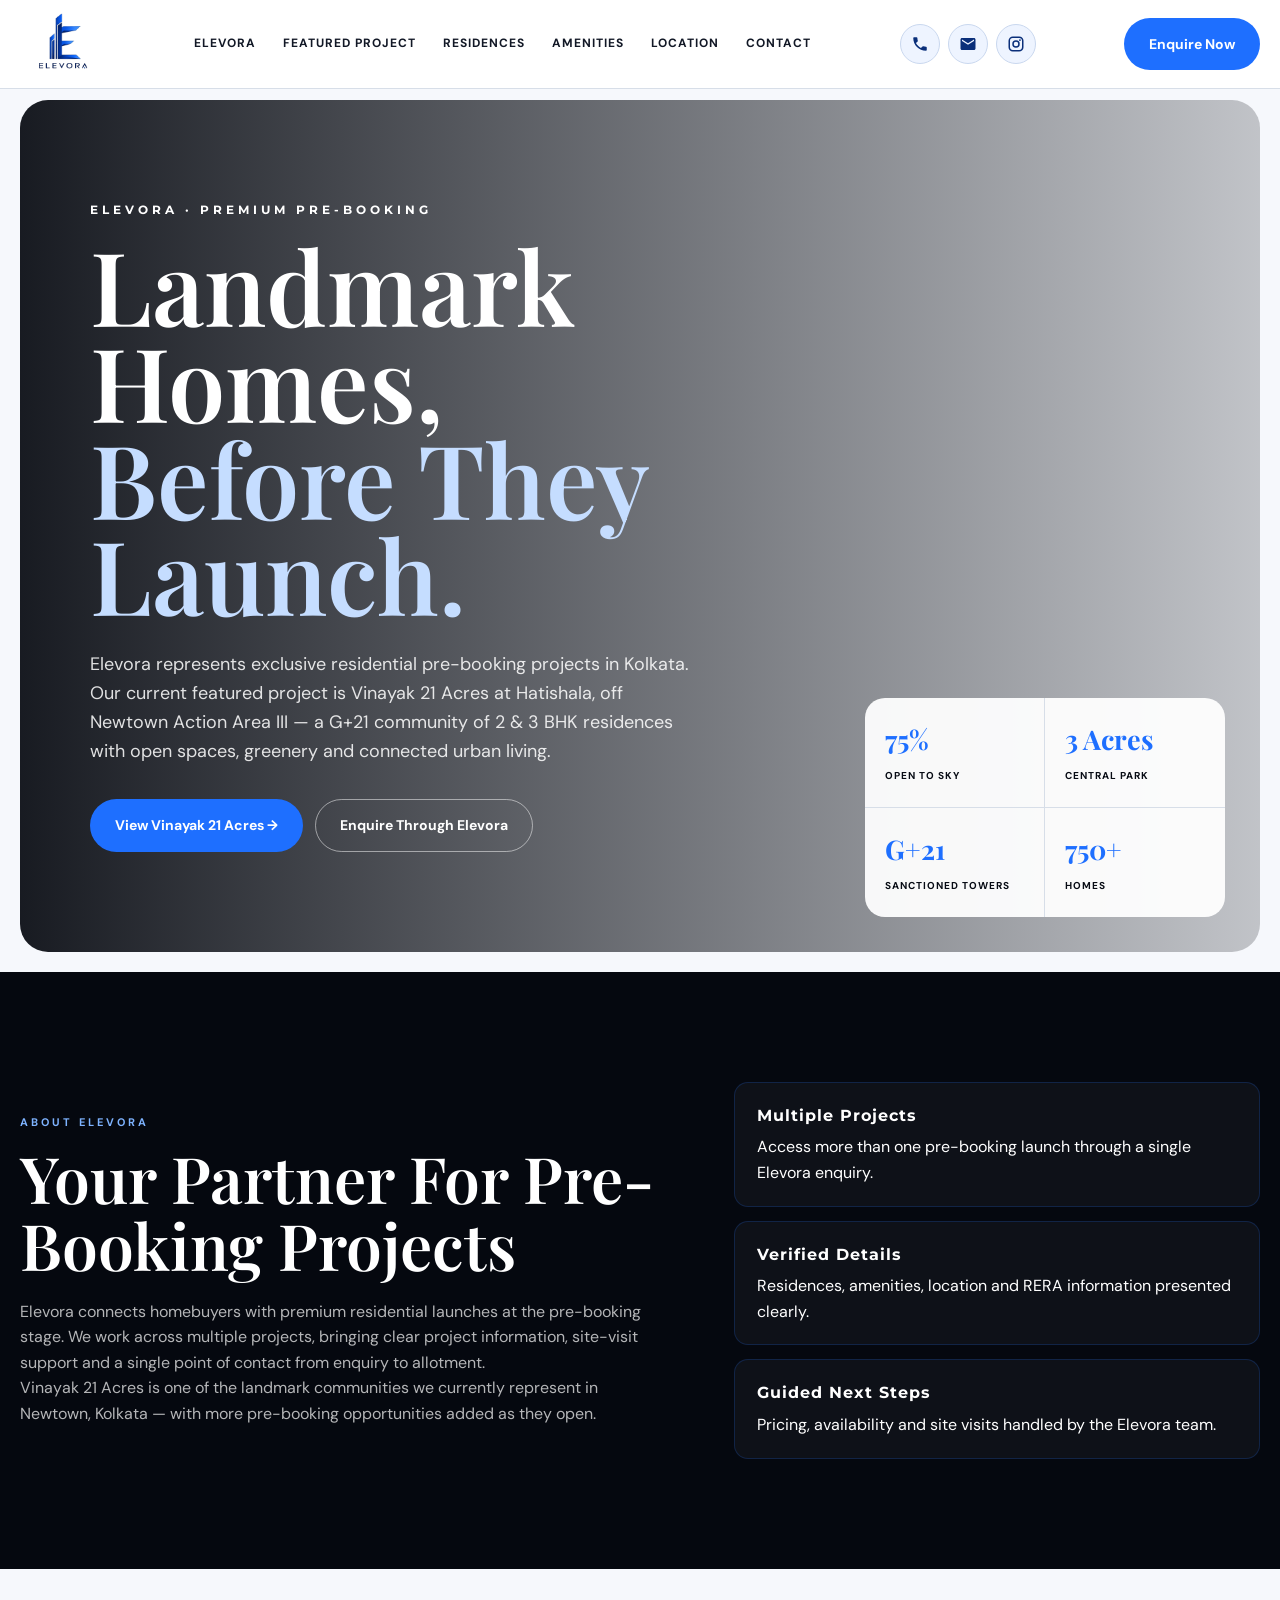
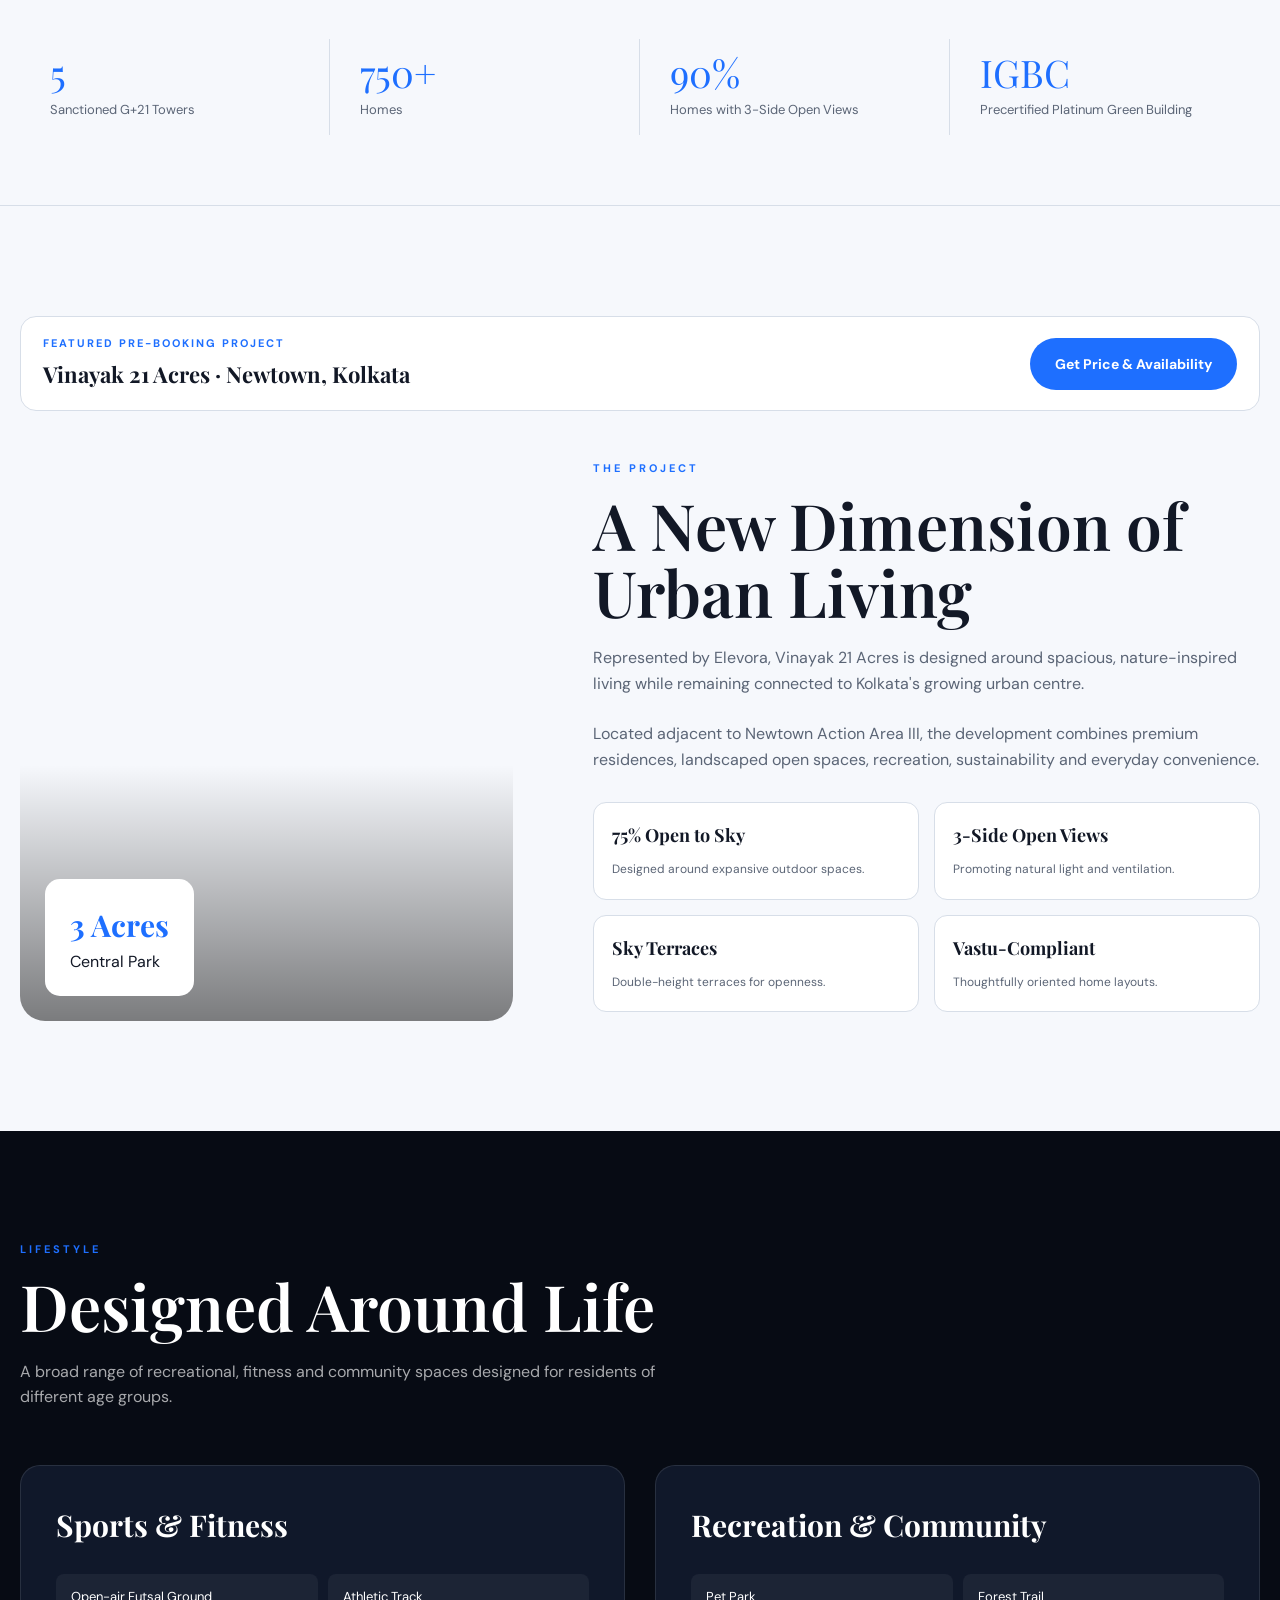
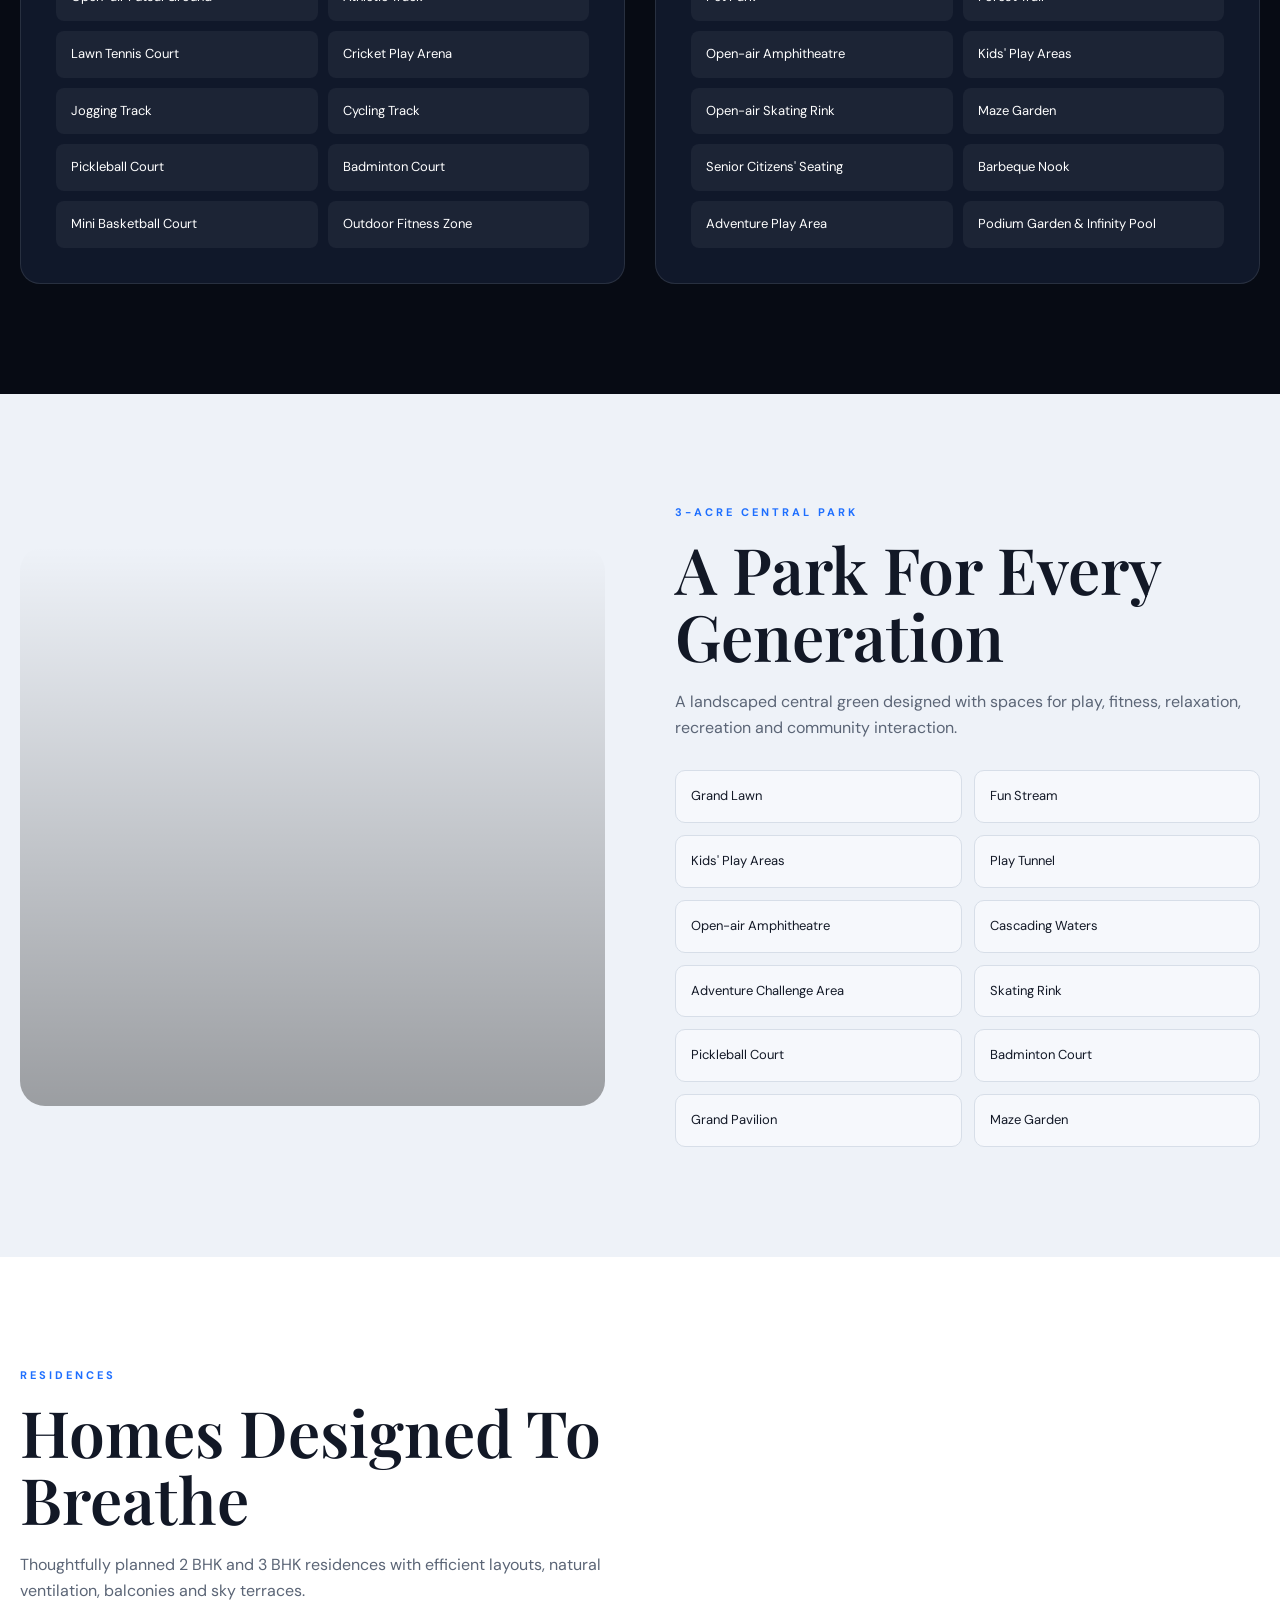
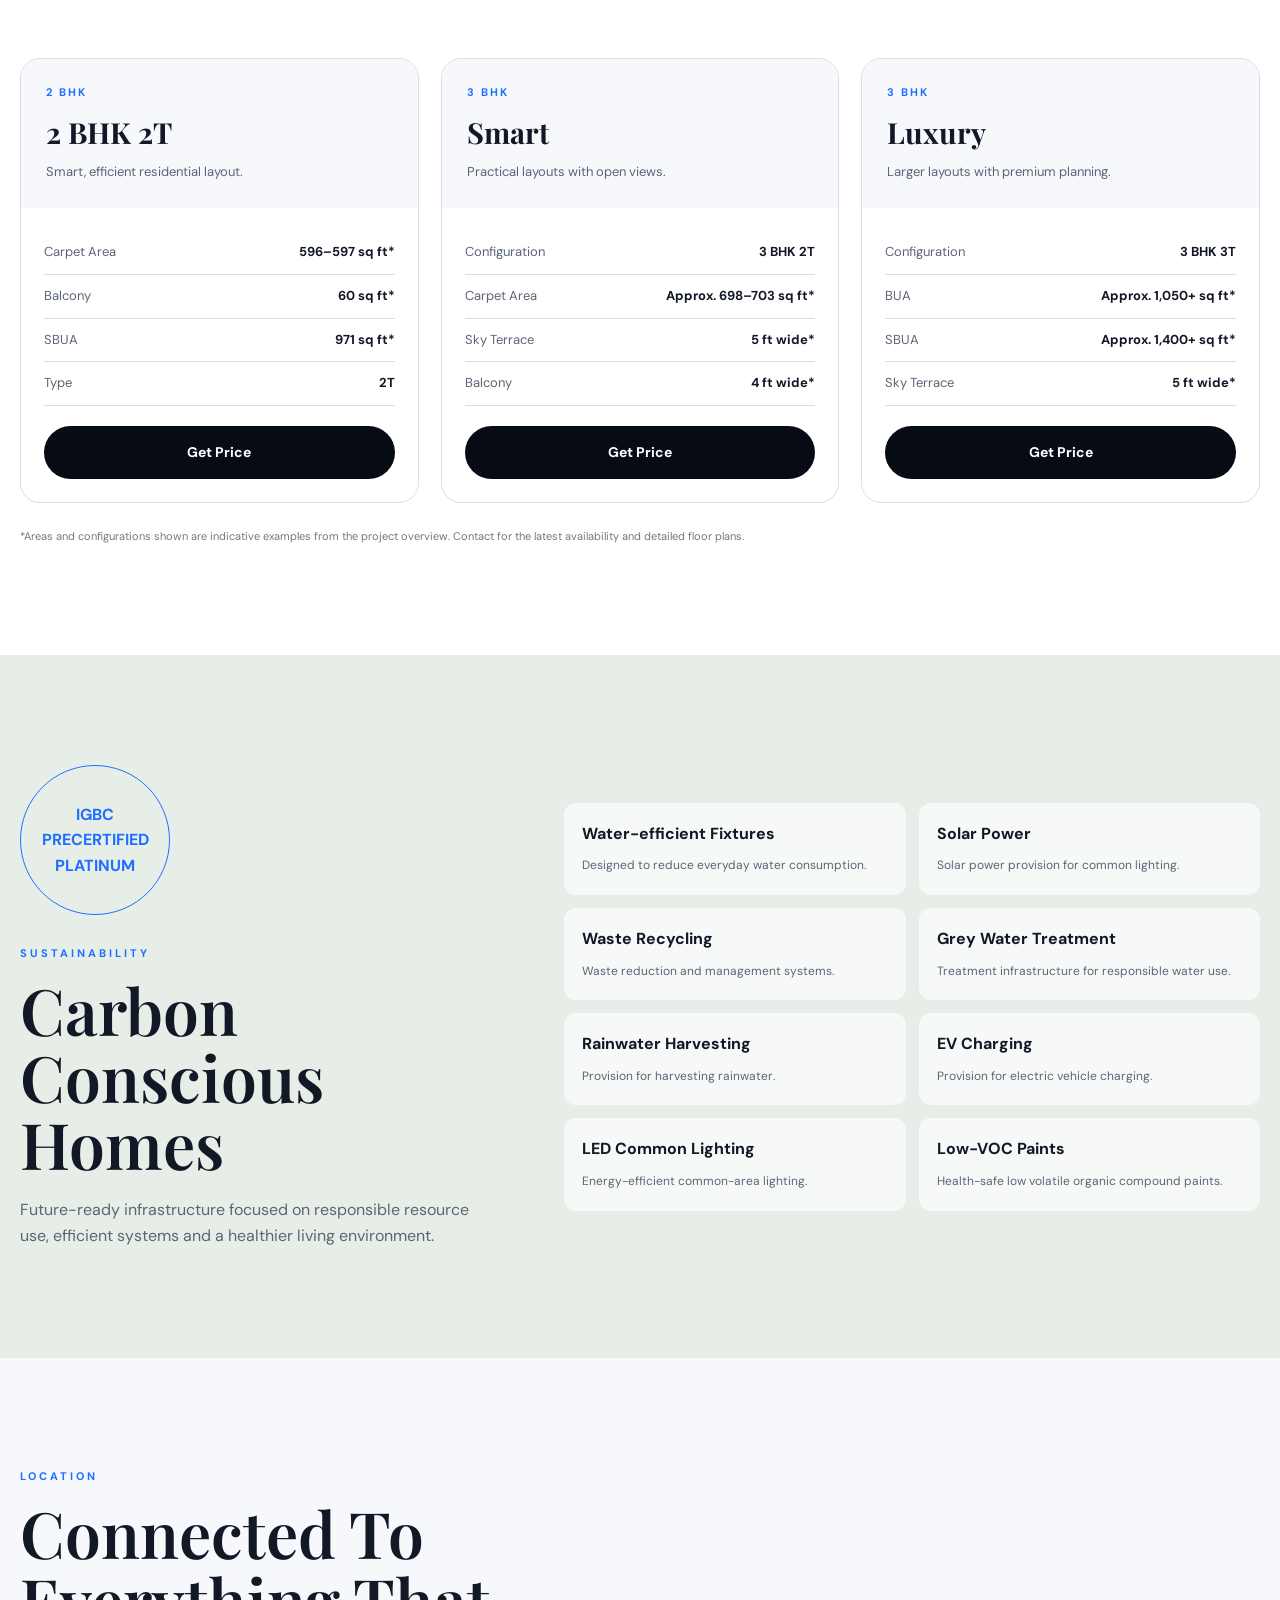
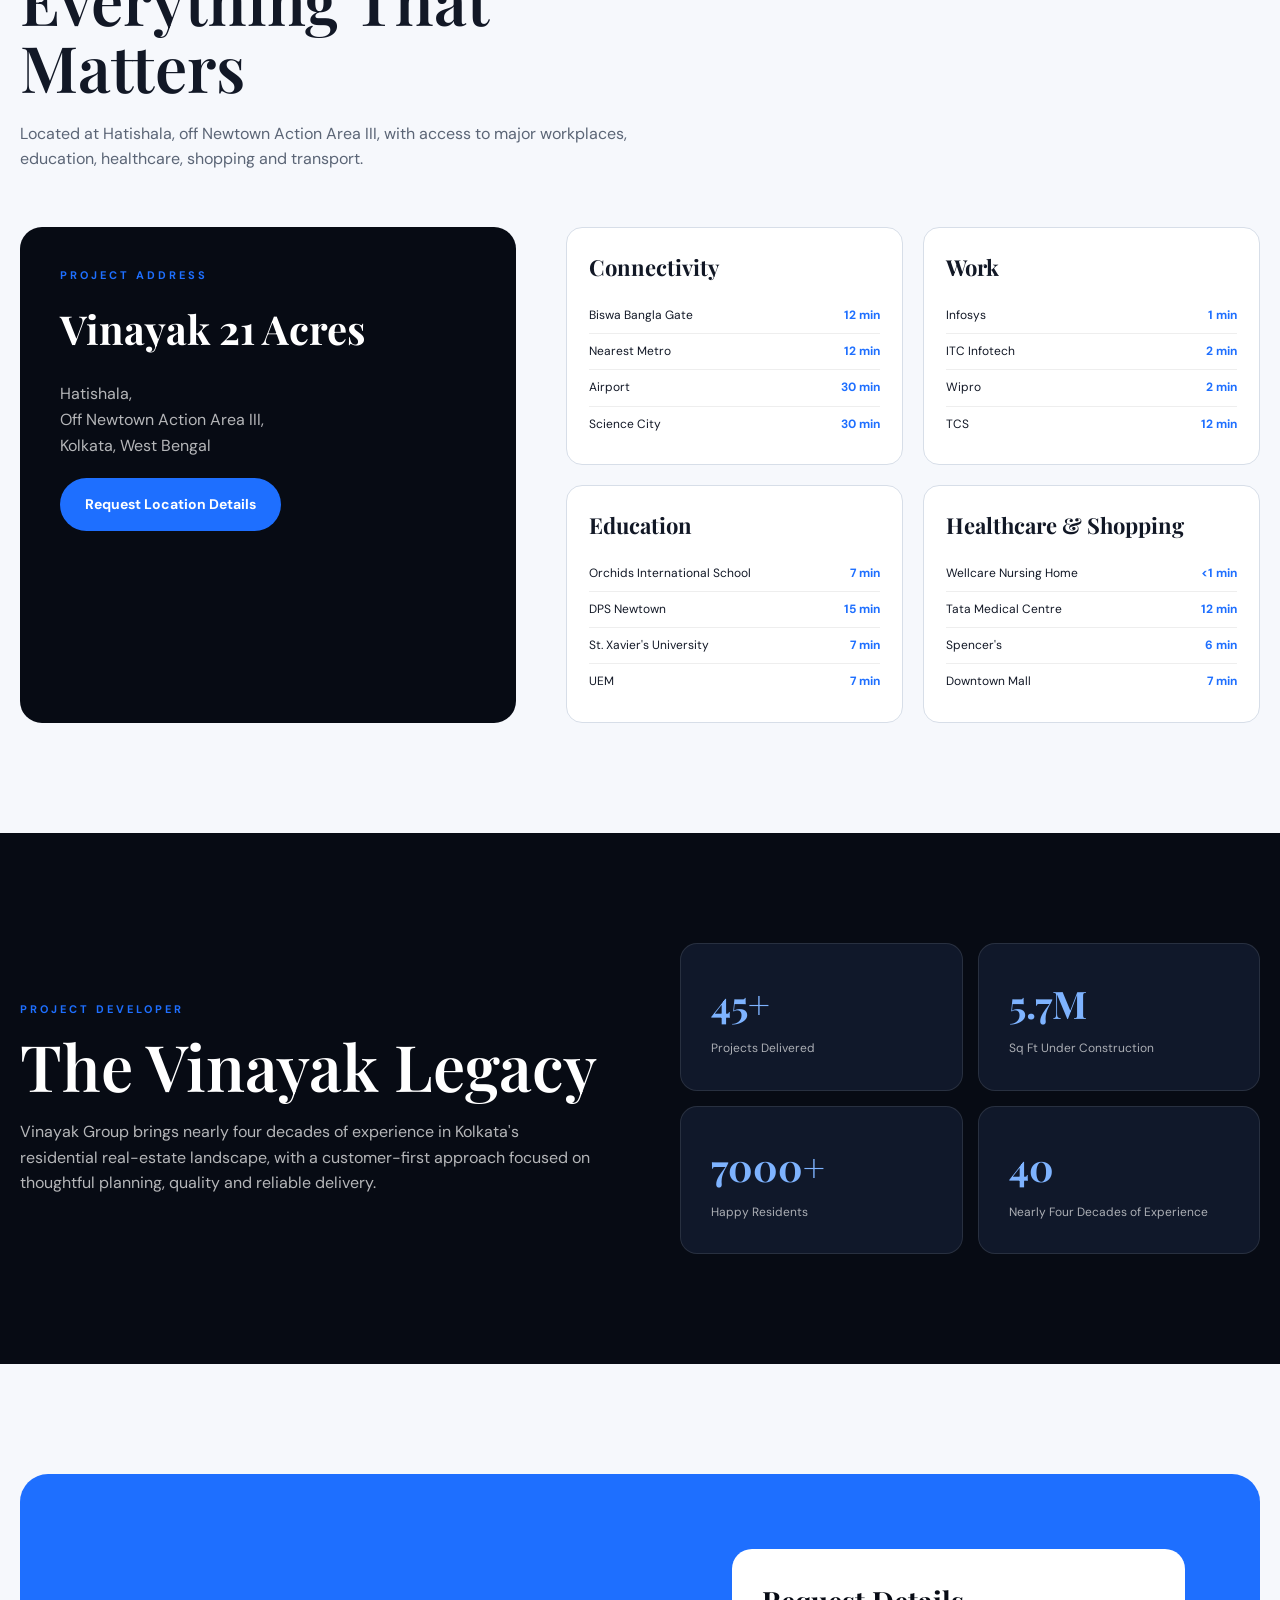
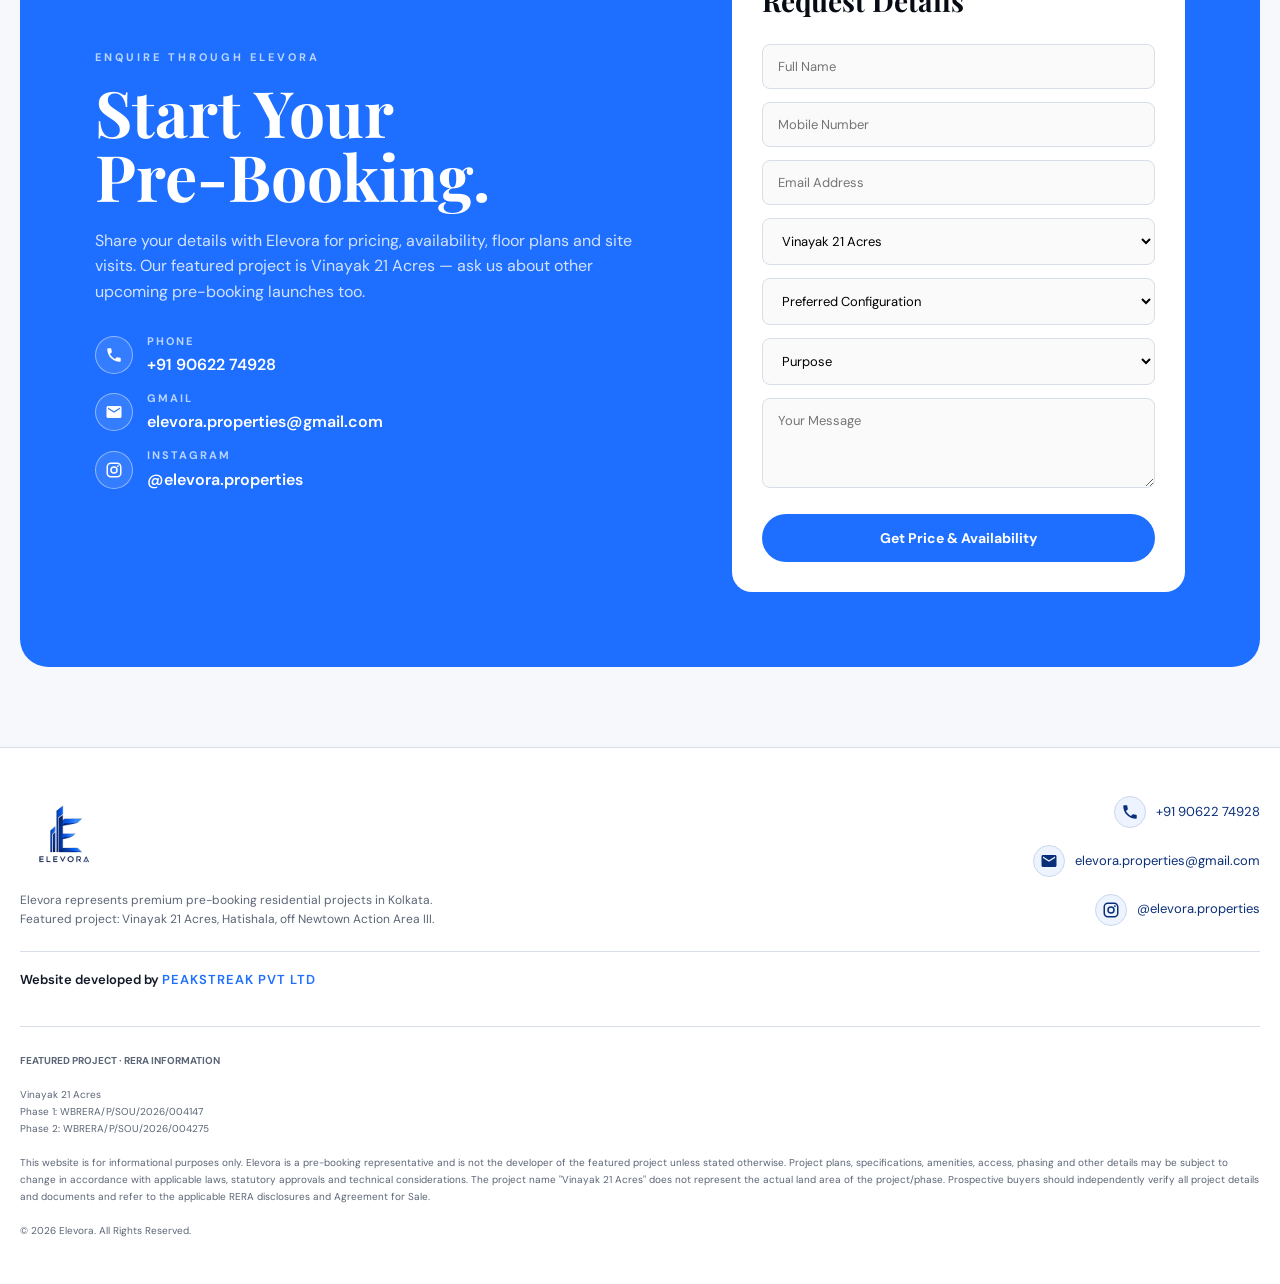
==== index.html @ 508d54cd "ELEV" ====
<!DOCTYPE html>
<html lang="en">
<head>
    <meta charset="UTF-8">
    <meta name="viewport" content="width=device-width, initial-scale=1.0">

    <title>Elevora | Premium Pre-Booking Projects in Kolkata</title>

    <meta name="description"
          content="Elevora represents premium pre-booking residential projects in Kolkata, including Vinayak 21 Acres at Hatishala, off Newtown Action Area III.">

    <link rel="icon" href="assets/elevora-logo.png">

    <link rel="preconnect" href="https://fonts.googleapis.com">
    <link rel="preconnect" href="https://fonts.gstatic.com" crossorigin>

    <link href="https://fonts.googleapis.com/css2?family=DM+Sans:wght@400;500;600;700&family=Montserrat:wght@500;600;700&family=Playfair+Display:wght@500;600;700&display=swap"
          rel="stylesheet">

    <style>

        /* =========================================================
           ROOT
        ========================================================= */

        :root {
            --red: #1e6fff;
            --red-dark: #1254d4;
            --green: #1a3a6e;
            --dark: #070b14;
            --dark-2: #10182a;
            --cream: #f6f8fc;
            --cream-2: #eef2f8;
            --white: #ffffff;
            --text: #121826;
            --muted: #5b6576;
            --border: #d7dee8;
            --blue: #1e6fff;
            --navy: #05080f;

            --serif: "Playfair Display", Georgia, serif;
            --sans: "DM Sans", Arial, sans-serif;
            --display: "Montserrat", "DM Sans", Arial, sans-serif;

            --container: 1240px;
        }

        /* =========================================================
           RESET
        ========================================================= */

        * {
            margin: 0;
            padding: 0;
            box-sizing: border-box;
        }

        html {
            scroll-behavior: smooth;
        }

        body {
            font-family: var(--sans);
            background: var(--cream);
            color: var(--text);
            line-height: 1.6;
            overflow-x: hidden;
        }

        img {
            display: block;
            width: 100%;
        }

        a {
            color: inherit;
            text-decoration: none;
        }

        button,
        input,
        select,
        textarea {
            font-family: inherit;
        }

        .container {
            width: min(var(--container), calc(100% - 40px));
            margin: auto;
        }

        .serif {
            font-family: var(--serif);
        }

        /* =========================================================
           BUTTONS
        ========================================================= */

        .btn {
            display: inline-flex;
            align-items: center;
            justify-content: center;
            gap: 9px;
            padding: 14px 24px;
            border-radius: 50px;
            border: 1px solid transparent;
            font-weight: 700;
            font-size: 14px;
            cursor: pointer;
            transition: .3s ease;
        }

        .btn-red {
            background: var(--red);
            color: white;
        }

        .btn-red:hover {
            background: var(--red-dark);
            transform: translateY(-2px);
        }

        .btn-outline {
            border-color: rgba(255,255,255,.5);
            color: white;
        }

        .btn-outline:hover {
            background: white;
            color: var(--dark);
        }

        .btn-dark {
            background: var(--dark);
            color: white;
        }

        .btn-dark:hover {
            background: var(--green);
            transform: translateY(-2px);
        }

        /* =========================================================
           NAVIGATION
        ========================================================= */

        header {
            position: fixed;
            top: 0;
            left: 0;
            width: 100%;
            z-index: 1000;
            background: rgba(255,255,255,.96);
            backdrop-filter: blur(14px);
            border-bottom: 1px solid var(--border);
        }

        nav {
            height: 88px;
            display: flex;
            align-items: center;
            justify-content: space-between;
            gap: 16px;
        }

        .logo-lockup {
            display: flex;
            align-items: center;
            flex-shrink: 0;
        }

        .logo-lockup img {
            height: 86px;
            width: auto;
            display: block;
        }

        .nav-links a {
            color: var(--text);
        }

        .nav-links {
            display: flex;
            align-items: center;
            gap: 27px;
        }

        .nav-links a {
            font-size: 12px;
            font-weight: 700;
            text-transform: uppercase;
            letter-spacing: 1px;
            transition: .25s ease;
        }

        .nav-links a:hover {
            color: var(--red);
        }

        .header-social {
            display: flex;
            align-items: center;
            gap: 8px;
        }

        .header-social a {
            width: 40px;
            height: 40px;
            color: #0a2f7a;
            border: 1px solid #c9d7ee;
            background: #eef4ff;
            border-radius: 50%;
            display: inline-flex;
            align-items: center;
            justify-content: center;
        }

        .header-social a:hover {
            background: var(--red);
            border-color: var(--red);
            color: white;
        }

        .header-social svg {
            width: 18px;
            height: 18px;
            fill: currentColor;
        }

        .menu-btn {
            display: none;
            width: 43px;
            height: 43px;
            border: 1px solid var(--dark);
            background: transparent;
            border-radius: 50%;
            font-size: 20px;
            color: var(--dark);
            cursor: pointer;
        }

        /* =========================================================
           HERO
        ========================================================= */

        .hero {
            min-height: 100vh;
            padding: 100px 20px 20px;
        }

        .hero-inner {
            min-height: calc(100vh - 120px);
            border-radius: 28px;
            overflow: hidden;
            position: relative;

            background:
                linear-gradient(
                    90deg,
                    rgba(5,8,15,.92),
                    rgba(5,8,15,.58) 48%,
                    rgba(5,8,15,.22)
                ),
                url("https://images.unsplash.com/photo-1600607687920-4e2a09cf159d?auto=format&fit=crop&w=2000&q=85")
                center / cover;
        }

        .hero-content {
            min-height: calc(100vh - 120px);
            max-width: 750px;
            padding: 100px 70px;
            color: white;
            display: flex;
            flex-direction: column;
            justify-content: center;
        }

        .eyebrow {
            font-size: 12px;
            font-weight: 700;
            letter-spacing: 3px;
            text-transform: uppercase;
            margin-bottom: 18px;
        }

        .hero h1 {
            font-family: var(--serif);
            font-size: clamp(55px, 8vw, 105px);
            line-height: .94;
            font-weight: 600;
            margin-bottom: 28px;
        }

        .hero h1 span {
            color: #c5ddff;
        }

        .brand-kicker {
            font-family: var(--display);
            letter-spacing: 4px;
        }

        .hero p {
            max-width: 650px;
            font-size: 18px;
            color: rgba(255,255,255,.86);
            margin-bottom: 34px;
        }

        .hero-buttons {
            display: flex;
            flex-wrap: wrap;
            gap: 12px;
        }

        .hero-stats {
            position: absolute;
            bottom: 35px;
            right: 35px;
            display: grid;
            grid-template-columns: repeat(2, 1fr);
            width: 360px;
            background: rgba(255,255,255,.94);
            color: var(--dark);
            border-radius: 20px;
            overflow: hidden;
        }

        .hero-stat {
            padding: 20px;
            border-right: 1px solid var(--border);
            border-bottom: 1px solid var(--border);
        }

        .hero-stat:nth-child(2n) {
            border-right: 0;
        }

        .hero-stat:nth-last-child(-n+2) {
            border-bottom: 0;
        }

        .hero-stat strong {
            display: block;
            font-family: var(--serif);
            color: var(--red);
            font-size: 27px;
        }

        .hero-stat small {
            font-size: 10px;
            text-transform: uppercase;
            letter-spacing: 1px;
            font-weight: 700;
        }

        /* =========================================================
           INTRO STATS
        ========================================================= */

        .stats {
            padding: 70px 0;
            border-bottom: 1px solid var(--border);
        }

        .stats-grid {
            display: grid;
            grid-template-columns: repeat(4, 1fr);
        }

        .stat-box {
            padding: 15px 30px;
            border-right: 1px solid var(--border);
        }

        .stat-box:last-child {
            border-right: none;
        }

        .stat-number {
            font-family: var(--serif);
            color: var(--red);
            font-size: 38px;
            line-height: 1;
            margin-bottom: 8px;
        }

        .stat-label {
            color: var(--muted);
            font-size: 13px;
        }

        /* =========================================================
           SECTION COMMON
        ========================================================= */

        section {
            padding: 110px 0;
            scroll-margin-top: 90px;
        }

        .section-header {
            max-width: 700px;
            margin-bottom: 55px;
        }

        .section-kicker {
            color: var(--red);
            text-transform: uppercase;
            font-size: 11px;
            font-weight: 700;
            letter-spacing: 3px;
            margin-bottom: 13px;
        }

        .section-title {
            font-family: var(--serif);
            font-size: clamp(40px, 5vw, 65px);
            line-height: 1.05;
            font-weight: 600;
            margin-bottom: 20px;
        }

        .section-description {
            color: var(--muted);
            font-size: 16px;
            max-width: 650px;
        }

        .elevora {
            background: var(--navy);
            color: white;
        }

        .elevora .section-kicker {
            color: #7eb3ff;
        }

        .elevora .section-description,
        .elevora p {
            color: rgba(255,255,255,.7);
        }

        .elevora-grid {
            display: grid;
            grid-template-columns: 1.1fr .9fr;
            gap: 70px;
            align-items: center;
        }

        .elevora-points {
            display: grid;
            gap: 14px;
        }

        .elevora-point {
            padding: 20px 22px;
            background: rgba(255,255,255,.04);
            border: 1px solid rgba(30,111,255,.2);
            border-radius: 14px;
        }

        .elevora-point strong {
            display: block;
            font-family: var(--display);
            letter-spacing: 1px;
            margin-bottom: 6px;
        }

        .project-banner {
            display: flex;
            justify-content: space-between;
            gap: 20px;
            align-items: center;
            flex-wrap: wrap;
            margin-bottom: 40px;
            padding: 18px 22px;
            background: white;
            border: 1px solid var(--border);
            border-radius: 16px;
        }

        .project-banner small {
            display: block;
            color: var(--red);
            font-weight: 700;
            letter-spacing: 2px;
            text-transform: uppercase;
            font-size: 11px;
            margin-bottom: 4px;
        }

        .project-banner strong {
            font-family: var(--serif);
            font-size: 22px;
        }

        .about {
            background: var(--cream);
        }

        .about-grid {
            display: grid;
            grid-template-columns: .85fr 1.15fr;
            gap: 80px;
            align-items: center;
        }

        .about-image {
            min-height: 570px;
            border-radius: 25px;
            overflow: hidden;
            position: relative;

            background:
                linear-gradient(180deg, transparent 55%, rgba(0,0,0,.5)),
                url("https://images.unsplash.com/photo-1600607687939-ce8a6c25118c?auto=format&fit=crop&w=1200&q=85")
                center / cover;
        }

        .about-image-card {
            position: absolute;
            bottom: 25px;
            left: 25px;
            background: white;
            padding: 22px 25px;
            border-radius: 15px;
        }

        .about-image-card strong {
            display: block;
            font-family: var(--serif);
            font-size: 30px;
            color: var(--red);
        }

        .about-content p {
            color: var(--muted);
            margin-bottom: 25px;
        }

        .feature-list {
            display: grid;
            grid-template-columns: 1fr 1fr;
            gap: 15px;
            margin-top: 30px;
        }

        .feature {
            padding: 18px;
            background: white;
            border: 1px solid var(--border);
            border-radius: 13px;
        }

        .feature strong {
            display: block;
            font-family: var(--serif);
            font-size: 18px;
            margin-bottom: 5px;
        }

        .feature span {
            font-size: 12px;
            color: var(--muted);
        }

        /* =========================================================
           MASTERPLAN
        ========================================================= */

        .masterplan {
            background: var(--dark);
            color: white;
        }

        .masterplan .section-description {
            color: rgba(255,255,255,.65);
        }

        .masterplan-grid {
            display: grid;
            grid-template-columns: 1fr 1fr;
            gap: 30px;
        }

        .master-card {
            padding: 35px;
            background: var(--dark-2);
            border: 1px solid rgba(255,255,255,.1);
            border-radius: 20px;
        }

        .master-card h3 {
            font-family: var(--serif);
            font-size: 30px;
            margin-bottom: 25px;
        }

        .amenity-grid {
            display: grid;
            grid-template-columns: 1fr 1fr;
            gap: 10px;
        }

        .amenity {
            padding: 13px 15px;
            background: rgba(255,255,255,.05);
            border-radius: 8px;
            font-size: 13px;
        }

        /* =========================================================
           CENTRAL PARK
        ========================================================= */

        .park {
            background: var(--cream-2);
        }

        .park-grid {
            display: grid;
            grid-template-columns: 1fr 1fr;
            gap: 70px;
            align-items: center;
        }

        .park-image {
            min-height: 560px;
            border-radius: 25px;
            background:
                linear-gradient(180deg, transparent, rgba(0,0,0,.35)),
                url("https://images.unsplash.com/photo-1558521958-0a228e77e984?auto=format&fit=crop&w=1400&q=85")
                center / cover;
        }

        .park-list {
            display: grid;
            grid-template-columns: 1fr 1fr;
            gap: 12px;
            margin-top: 30px;
        }

        .park-list div {
            padding: 15px;
            border: 1px solid var(--border);
            border-radius: 10px;
            background: rgba(255,255,255,.45);
            font-size: 13px;
        }

        /* =========================================================
           RESIDENCES
        ========================================================= */

        .residences {
            background: white;
        }

        .residence-grid {
            display: grid;
            grid-template-columns: repeat(3, 1fr);
            gap: 22px;
        }

        .residence-card {
            border: 1px solid var(--border);
            border-radius: 20px;
            overflow: hidden;
            transition: .3s ease;
            background: white;
        }

        .residence-card:hover {
            transform: translateY(-7px);
            box-shadow: 0 20px 50px rgba(0,0,0,.08);
        }

        .residence-top {
            padding: 25px;
            background: var(--cream);
        }

        .residence-type {
            font-size: 11px;
            text-transform: uppercase;
            letter-spacing: 2px;
            color: var(--red);
            font-weight: 700;
        }

        .residence-card h3 {
            font-family: var(--serif);
            font-size: 29px;
            margin: 7px 0;
        }

        .residence-card p {
            color: var(--muted);
            font-size: 13px;
        }

        .residence-details {
            padding: 23px;
        }

        .detail-row {
            display: flex;
            justify-content: space-between;
            padding: 11px 0;
            border-bottom: 1px solid var(--border);
            font-size: 13px;
        }

        .detail-row:last-child {
            border-bottom: 0;
        }

        .detail-row span {
            color: var(--muted);
        }

        /* =========================================================
           SUSTAINABILITY
        ========================================================= */

        .sustainability {
            background: #e7eee8;
        }

        .sustainability-grid {
            display: grid;
            grid-template-columns: .8fr 1.2fr;
            gap: 80px;
            align-items: center;
        }

        .green-badge {
            width: 150px;
            height: 150px;
            border-radius: 50%;
            border: 1px solid var(--red);
            display: flex;
            align-items: center;
            justify-content: center;
            text-align: center;
            padding: 20px;
            color: var(--red);
            font-weight: 700;
            margin-bottom: 30px;
        }

        .sustainability-list {
            display: grid;
            grid-template-columns: 1fr 1fr;
            gap: 13px;
        }

        .eco-item {
            background: rgba(255,255,255,.65);
            padding: 18px;
            border-radius: 12px;
        }

        .eco-item strong {
            display: block;
            margin-bottom: 5px;
        }

        .eco-item span {
            font-size: 12px;
            color: var(--muted);
        }

        /* =========================================================
           LOCATION
        ========================================================= */

        .location {
            background: var(--cream);
        }

        .location-grid {
            display: grid;
            grid-template-columns: 1fr 1.4fr;
            gap: 50px;
        }

        .location-intro {
            padding: 40px;
            background: var(--dark);
            color: white;
            border-radius: 22px;
        }

        .location-intro p {
            color: rgba(255,255,255,.7);
            margin: 20px 0;
        }

        .nearby-groups {
            display: grid;
            grid-template-columns: 1fr 1fr;
            gap: 20px;
        }

        .nearby-card {
            background: white;
            border: 1px solid var(--border);
            border-radius: 16px;
            padding: 22px;
        }

        .nearby-card h3 {
            font-family: var(--serif);
            font-size: 22px;
            margin-bottom: 13px;
        }

        .nearby-item {
            display: flex;
            justify-content: space-between;
            gap: 15px;
            font-size: 12px;
            padding: 8px 0;
            border-bottom: 1px solid #eee;
        }

        .nearby-item:last-child {
            border-bottom: 0;
        }

        .nearby-item span {
            color: var(--red);
            font-weight: 700;
            white-space: nowrap;
        }

        /* =========================================================
           DEVELOPER
        ========================================================= */

        .developer {
            background: var(--dark);
            color: white;
        }

        .developer-grid {
            display: grid;
            grid-template-columns: 1fr 1fr;
            gap: 80px;
            align-items: center;
        }

        .developer .section-description {
            color: rgba(255,255,255,.7);
        }

        .developer-stats {
            display: grid;
            grid-template-columns: 1fr 1fr;
            gap: 15px;
        }

        .developer-stat {
            padding: 30px;
            background: var(--dark-2);
            border: 1px solid rgba(255,255,255,.1);
            border-radius: 17px;
        }

        .developer-stat strong {
            font-family: var(--serif);
            color: #7eb3ff;
            font-size: 38px;
            display: block;
        }

        .developer-stat span {
            color: rgba(255,255,255,.65);
            font-size: 12px;
        }

        /* =========================================================
           CONTACT
        ========================================================= */

        .contact {
            padding-bottom: 80px;
        }

        .contact-box {
            background: var(--red);
            color: white;
            border-radius: 28px;
            padding: 75px;
            display: grid;
            grid-template-columns: 1fr .8fr;
            gap: 70px;
            align-items: center;
        }

        .contact-box h2 {
            font-family: var(--serif);
            font-size: clamp(42px, 5vw, 65px);
            line-height: 1;
            margin-bottom: 20px;
        }

        .contact-box p {
            color: rgba(255,255,255,.8);
            max-width: 580px;
        }

        .form {
            background: white;
            color: var(--dark);
            padding: 30px;
            border-radius: 20px;
        }

        .form h3 {
            font-family: var(--serif);
            font-size: 28px;
            margin-bottom: 20px;
        }

        .form-group {
            margin-bottom: 13px;
        }

        .form input,
        .form select,
        .form textarea {
            width: 100%;
            padding: 13px 15px;
            border: 1px solid var(--border);
            border-radius: 8px;
            outline: none;
            font-size: 13px;
            background: #fafafa;
        }

        .form textarea {
            height: 90px;
            resize: vertical;
        }

        .form input:focus,
        .form select:focus,
        .form textarea:focus {
            border-color: var(--red);
        }

        .form .btn {
            width: 100%;
            margin-top: 5px;
        }

        /* =========================================================
           FOOTER
        ========================================================= */

        footer {
            background: #ffffff;
            color: var(--text);
            padding: 45px 0;
            border-top: 1px solid var(--border);
        }

        .footer-grid {
            display: flex;
            justify-content: space-between;
            gap: 40px;
        }

        .footer-logo {
            display: block;
            height: 88px;
            width: auto;
        }

        .footer-brand {
            display: flex;
            align-items: center;
            gap: 8px;
        }

        .footer-copy {
            color: var(--muted);
            font-size: 12px;
            max-width: 450px;
            margin-top: 10px;
        }

        .footer-right a {
            display: inline-flex;
            align-items: center;
            gap: 10px;
            color: #0a2f7a;
        }

        .footer-right a:hover {
            color: var(--red);
        }

        .contact-details {
            display: grid;
            gap: 12px;
            margin-top: 28px;
        }

        .contact-details a {
            display: flex;
            flex-direction: row;
            align-items: center;
            gap: 14px;
            color: white;
            font-size: 16px;
            font-weight: 600;
        }

        .contact-details .contact-text {
            display: flex;
            flex-direction: column;
            gap: 2px;
        }

        .icon {
            width: 38px;
            height: 38px;
            flex-shrink: 0;
            display: inline-flex;
            align-items: center;
            justify-content: center;
            border-radius: 50%;
            border: 1px solid currentColor;
        }

        .icon svg {
            width: 18px;
            height: 18px;
            fill: currentColor;
        }

        .contact-details .icon {
            border-color: rgba(255,255,255,.45);
            background: rgba(255,255,255,.1);
        }

        .footer-right {
            text-align: right;
            color: var(--muted);
            font-size: 13px;
            display: grid;
            gap: 10px;
            justify-items: end;
        }

        .footer-right .icon {
            width: 32px;
            height: 32px;
            color: #0a2f7a;
            border-color: #c9d7ee;
            background: #eef4ff;
        }

        .site-credit {
            margin-top: 22px;
            padding-top: 18px;
            border-top: 1px solid var(--border);
            font-size: 13px;
            font-weight: 600;
            color: var(--text);
        }

        .site-credit a {
            color: var(--red);
            letter-spacing: 1px;
        }

        .contact-details small {
            font-size: 11px;
            font-weight: 700;
            letter-spacing: 2px;
            text-transform: uppercase;
            color: #b9d4ff;
        }

        .legal {
            margin-top: 35px;
            padding-top: 25px;
            border-top: 1px solid var(--border);
            color: var(--muted);
            font-size: 10px;
            line-height: 1.7;
        }

        /* =========================================================
           MOBILE
        ========================================================= */

        @media (max-width: 1000px) {

            .header-cta {
                display: none;
            }

            .nav-links {
                display: none;
                position: absolute;
                top: 88px;
                left: 0;
                width: 100%;
                background: #ffffff;
                border-bottom: 1px solid var(--border);
                padding: 20px;
                flex-direction: column;
                align-items: flex-start;
            }

            .nav-links.active {
                display: flex;
            }

            .menu-btn {
                display: block;
            }

            .hero-stats {
                position: static;
                margin: 0 25px 25px;
                width: auto;
            }

            .hero-content {
                padding: 80px 35px 40px;
                min-height: auto;
            }

            .hero-inner {
                display: flex;
                flex-direction: column;
                justify-content: space-between;
            }

            .stats-grid {
                grid-template-columns: 1fr 1fr;
            }

            .stat-box:nth-child(2) {
                border-right: 0;
            }

            .stat-box {
                border-bottom: 1px solid var(--border);
                padding: 25px;
            }

            .about-grid,
            .park-grid,
            .sustainability-grid,
            .location-grid,
            .developer-grid,
            .elevora-grid,
            .contact-box {
                grid-template-columns: 1fr;
            }

            .residence-grid {
                grid-template-columns: 1fr 1fr;
            }

            .contact-box {
                padding: 50px 30px;
            }

            .footer-grid {
                flex-direction: column;
            }

            .footer-right {
                text-align: left;
                justify-items: start;
            }
        }

        @media (max-width: 650px) {

            .container {
                width: min(var(--container), calc(100% - 28px));
            }

            section {
                padding: 75px 0;
            }

            .hero {
                padding: 90px 10px 10px;
            }

            .hero-inner {
                border-radius: 20px;
            }

            .hero-content {
                padding: 65px 22px 25px;
            }

            .hero h1 {
                font-size: 55px;
            }

            .hero p {
                font-size: 15px;
            }

            .hero-stat {
                padding: 14px;
            }

            .hero-stat strong {
                font-size: 21px;
            }

            .stats-grid,
            .residence-grid,
            .masterplan-grid,
            .nearby-groups,
            .feature-list,
            .park-list,
            .sustainability-list,
            .developer-stats {
                grid-template-columns: 1fr;
            }

            .stat-box {
                border-right: 0;
            }

            .about-image,
            .park-image {
                min-height: 380px;
            }

            .contact-box {
                padding: 40px 20px;
            }

            .section-title {
                font-size: 43px;
            }

            .logo-lockup img {
                height: 58px;
            }

            .nav-links {
                gap: 5px;
            }
        }

    </style>
</head>

<body>

<!-- =========================================================
     HEADER
========================================================= -->

<header>
    <div class="container">

        <nav>

            <a href="#home" class="logo-lockup">
                <img src="assets/elevora-logo.png" alt="Elevora">
            </a>

            <div class="nav-links" id="navLinks">
                <a href="#elevora">Elevora</a>
                <a href="#about">Featured Project</a>
                <a href="#residences">Residences</a>
                <a href="#amenities">Amenities</a>
                <a href="#location">Location</a>
                <a href="#contact">Contact</a>
            </div>

            <div class="header-social">
                <a href="tel:+919062274928" aria-label="Call Elevora">
                    <svg viewBox="0 0 24 24"><path d="M6.62 10.79c1.44 2.83 3.76 5.14 6.59 6.59l2.2-2.2c.27-.27.67-.36 1.02-.24 1.12.37 2.33.57 3.57.57.55 0 1 .45 1 1V20c0 .55-.45 1-1 1-9.39 0-17-7.61-17-17 0-.55.45-1 1-1h3.5c.55 0 1 .45 1 1 0 1.25.2 2.45.57 3.57.11.35.03.74-.25 1.02l-2.2 2.2z"/></svg>
                </a>
                <a href="mailto:elevora.properties@gmail.com" aria-label="Email Elevora">
                    <svg viewBox="0 0 24 24"><path d="M20 4H4c-1.1 0-2 .9-2 2v12c0 1.1.9 2 2 2h16c1.1 0 2-.9 2-2V6c0-1.1-.9-2-2-2zm0 4-8 5-8-5V6l8 5 8-5v2z"/></svg>
                </a>
                <a href="https://www.instagram.com/elevora.properties/" target="_blank" rel="noopener noreferrer" aria-label="Elevora on Instagram">
                    <svg viewBox="0 0 24 24"><path d="M7.8 2h8.4C19.4 2 22 4.6 22 7.8v8.4a5.8 5.8 0 0 1-5.8 5.8H7.8C4.6 22 2 19.4 2 16.2V7.8A5.8 5.8 0 0 1 7.8 2m-.2 2A3.6 3.6 0 0 0 4 7.6v8.8C4 18.39 5.61 20 7.6 20h8.8a3.6 3.6 0 0 0 3.6-3.6V7.6C20 5.61 18.39 4 16.4 4H7.6m9.65 1.5a1.25 1.25 0 1 1 0 2.5 1.25 1.25 0 0 1 0-2.5M12 7a5 5 0 1 1 0 10 5 5 0 1 1 0-10m0 2a3 3 0 1 0 0 6 3 3 0 0 0 0-6z"/></svg>
                </a>
            </div>

            <a href="#contact" class="btn btn-red header-cta">
                Enquire Now
            </a>

            <button class="menu-btn" id="menuBtn">
                ☰
            </button>

        </nav>

    </div>
</header>


<!-- =========================================================
     HERO
========================================================= -->

<main>

<section class="hero" id="home">

    <div class="hero-inner">

        <div class="hero-content">

            <div class="eyebrow brand-kicker">
                Elevora · Premium Pre-Booking
            </div>

            <h1>
                Landmark Homes,<br>
                <span>Before They Launch.</span>
            </h1>

            <p>
                Elevora represents exclusive residential pre-booking
                projects in Kolkata. Our current featured project is
                Vinayak 21 Acres at Hatishala, off Newtown Action Area III —
                a G+21 community of 2 &amp; 3 BHK residences with open
                spaces, greenery and connected urban living.
            </p>

            <div class="hero-buttons">

                <a href="#about" class="btn btn-red">
                    View Vinayak 21 Acres →
                </a>

                <a href="#contact" class="btn btn-outline">
                    Enquire Through Elevora
                </a>

            </div>

        </div>


        <div class="hero-stats">

            <div class="hero-stat">
                <strong>75%</strong>
                <small>Open to Sky</small>
            </div>

            <div class="hero-stat">
                <strong>3 Acres</strong>
                <small>Central Park</small>
            </div>

            <div class="hero-stat">
                <strong>G+21</strong>
                <small>Sanctioned Towers</small>
            </div>

            <div class="hero-stat">
                <strong>750+</strong>
                <small>Homes</small>
            </div>

        </div>

    </div>

</section>


<!-- =========================================================
     ELEVORA
========================================================= -->

<section class="elevora" id="elevora">

    <div class="container">

        <div class="elevora-grid">

            <div>

                <div class="section-kicker">
                    About Elevora
                </div>

                <h2 class="section-title">
                    Your Partner For Pre-Booking Projects
                </h2>

                <p class="section-description">
                    Elevora connects homebuyers with premium residential
                    launches at the pre-booking stage. We work across
                    multiple projects, bringing clear project information,
                    site-visit support and a single point of contact
                    from enquiry to allotment.
                </p>

                <p>
                    Vinayak 21 Acres is one of the landmark communities
                    we currently represent in Newtown, Kolkata — with
                    more pre-booking opportunities added as they open.
                </p>

            </div>

            <div class="elevora-points">

                <div class="elevora-point">
                    <strong>Multiple Projects</strong>
                    Access more than one pre-booking launch through a single Elevora enquiry.
                </div>

                <div class="elevora-point">
                    <strong>Verified Details</strong>
                    Residences, amenities, location and RERA information presented clearly.
                </div>

                <div class="elevora-point">
                    <strong>Guided Next Steps</strong>
                    Pricing, availability and site visits handled by the Elevora team.
                </div>

            </div>

        </div>

    </div>

</section>


<!-- =========================================================
     QUICK STATS
========================================================= -->

<section class="stats">

    <div class="container">

        <div class="stats-grid">

            <div class="stat-box">
                <div class="stat-number">5</div>
                <div class="stat-label">
                    Sanctioned G+21 Towers
                </div>
            </div>

            <div class="stat-box">
                <div class="stat-number">750+</div>
                <div class="stat-label">
                    Homes
                </div>
            </div>

            <div class="stat-box">
                <div class="stat-number">90%</div>
                <div class="stat-label">
                    Homes with 3-Side Open Views
                </div>
            </div>

            <div class="stat-box">
                <div class="stat-number">IGBC</div>
                <div class="stat-label">
                    Precertified Platinum Green Building
                </div>
            </div>

        </div>

    </div>

</section>


<!-- =========================================================
     ABOUT
========================================================= -->

<section class="about" id="about">

    <div class="container">

        <div class="project-banner">
            <div>
                <small>Featured Pre-Booking Project</small>
                <strong>Vinayak 21 Acres · Newtown, Kolkata</strong>
            </div>
            <a href="#contact" class="btn btn-red">Get Price &amp; Availability</a>
        </div>

        <div class="about-grid">

            <div class="about-image">

                <div class="about-image-card">
                    <strong>3 Acres</strong>
                    Central Park
                </div>

            </div>


            <div class="about-content">

                <div class="section-kicker">
                    The Project
                </div>

                <h2 class="section-title">
                    A New Dimension of Urban Living
                </h2>

                <p>
                    Represented by Elevora, Vinayak 21 Acres is designed
                    around spacious, nature-inspired living while remaining
                    connected to Kolkata's growing urban centre.
                </p>

                <p>
                    Located adjacent to Newtown Action Area III,
                    the development combines premium residences,
                    landscaped open spaces, recreation,
                    sustainability and everyday convenience.
                </p>

                <div class="feature-list">

                    <div class="feature">
                        <strong>75% Open to Sky</strong>
                        <span>
                            Designed around expansive outdoor spaces.
                        </span>
                    </div>

                    <div class="feature">
                        <strong>3-Side Open Views</strong>
                        <span>
                            Promoting natural light and ventilation.
                        </span>
                    </div>

                    <div class="feature">
                        <strong>Sky Terraces</strong>
                        <span>
                            Double-height terraces for openness.
                        </span>
                    </div>

                    <div class="feature">
                        <strong>Vastu-Compliant</strong>
                        <span>
                            Thoughtfully oriented home layouts.
                        </span>
                    </div>

                </div>

            </div>

        </div>

    </div>

</section>


<!-- =========================================================
     AMENITIES / MASTERPLAN
========================================================= -->

<section class="masterplan" id="amenities">

    <div class="container">

        <div class="section-header">

            <div class="section-kicker">
                Lifestyle
            </div>

            <h2 class="section-title">
                Designed Around Life
            </h2>

            <p class="section-description">
                A broad range of recreational, fitness and
                community spaces designed for residents of
                different age groups.
            </p>

        </div>


        <div class="masterplan-grid">

            <div class="master-card">

                <h3>
                    Sports & Fitness
                </h3>

                <div class="amenity-grid">

                    <div class="amenity">Open-air Futsal Ground</div>
                    <div class="amenity">Athletic Track</div>
                    <div class="amenity">Lawn Tennis Court</div>
                    <div class="amenity">Cricket Play Arena</div>
                    <div class="amenity">Jogging Track</div>
                    <div class="amenity">Cycling Track</div>
                    <div class="amenity">Pickleball Court</div>
                    <div class="amenity">Badminton Court</div>
                    <div class="amenity">Mini Basketball Court</div>
                    <div class="amenity">Outdoor Fitness Zone</div>

                </div>

            </div>


            <div class="master-card">

                <h3>
                    Recreation & Community
                </h3>

                <div class="amenity-grid">

                    <div class="amenity">Pet Park</div>
                    <div class="amenity">Forest Trail</div>
                    <div class="amenity">Open-air Amphitheatre</div>
                    <div class="amenity">Kids' Play Areas</div>
                    <div class="amenity">Open-air Skating Rink</div>
                    <div class="amenity">Maze Garden</div>
                    <div class="amenity">Senior Citizens' Seating</div>
                    <div class="amenity">Barbeque Nook</div>
                    <div class="amenity">Adventure Play Area</div>
                    <div class="amenity">Podium Garden & Infinity Pool</div>

                </div>

            </div>

        </div>

    </div>

</section>


<!-- =========================================================
     CENTRAL PARK
========================================================= -->

<section class="park">

    <div class="container">

        <div class="park-grid">

            <div class="park-image"></div>

            <div>

                <div class="section-kicker">
                    3-Acre Central Park
                </div>

                <h2 class="section-title">
                    A Park For Every Generation
                </h2>

                <p class="section-description">
                    A landscaped central green designed with
                    spaces for play, fitness, relaxation,
                    recreation and community interaction.
                </p>

                <div class="park-list">

                    <div>Grand Lawn</div>
                    <div>Fun Stream</div>
                    <div>Kids' Play Areas</div>
                    <div>Play Tunnel</div>
                    <div>Open-air Amphitheatre</div>
                    <div>Cascading Waters</div>
                    <div>Adventure Challenge Area</div>
                    <div>Skating Rink</div>
                    <div>Pickleball Court</div>
                    <div>Badminton Court</div>
                    <div>Grand Pavilion</div>
                    <div>Maze Garden</div>

                </div>

            </div>

        </div>

    </div>

</section>


<!-- =========================================================
     RESIDENCES
========================================================= -->

<section class="residences" id="residences">

    <div class="container">

        <div class="section-header">

            <div class="section-kicker">
                Residences
            </div>

            <h2 class="section-title">
                Homes Designed To Breathe
            </h2>

            <p class="section-description">
                Thoughtfully planned 2 BHK and 3 BHK residences
                with efficient layouts, natural ventilation,
                balconies and sky terraces.
            </p>

        </div>


        <div class="residence-grid">

            <!-- 2 BHK -->

            <article class="residence-card">

                <div class="residence-top">

                    <div class="residence-type">
                        2 BHK
                    </div>

                    <h3>2 BHK 2T</h3>

                    <p>
                        Smart, efficient residential layout.
                    </p>

                </div>

                <div class="residence-details">

                    <div class="detail-row">
                        <span>Carpet Area</span>
                        <strong>596–597 sq ft*</strong>
                    </div>

                    <div class="detail-row">
                        <span>Balcony</span>
                        <strong>60 sq ft*</strong>
                    </div>

                    <div class="detail-row">
                        <span>SBUA</span>
                        <strong>971 sq ft*</strong>
                    </div>

                    <div class="detail-row">
                        <span>Type</span>
                        <strong>2T</strong>
                    </div>

                    <a href="#contact" class="btn btn-dark"
                       style="width:100%; margin-top:20px;">
                        Get Price
                    </a>

                </div>

            </article>


            <!-- 3 BHK SMART -->

            <article class="residence-card">

                <div class="residence-top">

                    <div class="residence-type">
                        3 BHK
                    </div>

                    <h3>Smart</h3>

                    <p>
                        Practical layouts with open views.
                    </p>

                </div>

                <div class="residence-details">

                    <div class="detail-row">
                        <span>Configuration</span>
                        <strong>3 BHK 2T</strong>
                    </div>

                    <div class="detail-row">
                        <span>Carpet Area</span>
                        <strong>Approx. 698–703 sq ft*</strong>
                    </div>

                    <div class="detail-row">
                        <span>Sky Terrace</span>
                        <strong>5 ft wide*</strong>
                    </div>

                    <div class="detail-row">
                        <span>Balcony</span>
                        <strong>4 ft wide*</strong>
                    </div>

                    <a href="#contact" class="btn btn-dark"
                       style="width:100%; margin-top:20px;">
                        Get Price
                    </a>

                </div>

            </article>


            <!-- 3 BHK LUXURY -->

            <article class="residence-card">

                <div class="residence-top">

                    <div class="residence-type">
                        3 BHK
                    </div>

                    <h3>Luxury</h3>

                    <p>
                        Larger layouts with premium planning.
                    </p>

                </div>

                <div class="residence-details">

                    <div class="detail-row">
                        <span>Configuration</span>
                        <strong>3 BHK 3T</strong>
                    </div>

                    <div class="detail-row">
                        <span>BUA</span>
                        <strong>Approx. 1,050+ sq ft*</strong>
                    </div>

                    <div class="detail-row">
                        <span>SBUA</span>
                        <strong>Approx. 1,400+ sq ft*</strong>
                    </div>

                    <div class="detail-row">
                        <span>Sky Terrace</span>
                        <strong>5 ft wide*</strong>
                    </div>

                    <a href="#contact" class="btn btn-dark"
                       style="width:100%; margin-top:20px;">
                        Get Price
                    </a>

                </div>

            </article>

        </div>

        <p style="
            margin-top:25px;
            color:#777;
            font-size:11px;
        ">
            *Areas and configurations shown are indicative examples
            from the project overview. Contact for the latest
            availability and detailed floor plans.
        </p>

    </div>

</section>


<!-- =========================================================
     SUSTAINABILITY
========================================================= -->

<section class="sustainability" id="sustainability">

    <div class="container">

        <div class="sustainability-grid">

            <div>

                <div class="green-badge">
                    IGBC<br>
                    PRECERTIFIED<br>
                    PLATINUM
                </div>

                <div class="section-kicker">
                    Sustainability
                </div>

                <h2 class="section-title">
                    Carbon Conscious Homes
                </h2>

                <p class="section-description">
                    Future-ready infrastructure focused on
                    responsible resource use, efficient systems
                    and a healthier living environment.
                </p>

            </div>


            <div class="sustainability-list">

                <div class="eco-item">
                    <strong>Water-efficient Fixtures</strong>
                    <span>Designed to reduce everyday water consumption.</span>
                </div>

                <div class="eco-item">
                    <strong>Solar Power</strong>
                    <span>Solar power provision for common lighting.</span>
                </div>

                <div class="eco-item">
                    <strong>Waste Recycling</strong>
                    <span>Waste reduction and management systems.</span>
                </div>

                <div class="eco-item">
                    <strong>Grey Water Treatment</strong>
                    <span>Treatment infrastructure for responsible water use.</span>
                </div>

                <div class="eco-item">
                    <strong>Rainwater Harvesting</strong>
                    <span>Provision for harvesting rainwater.</span>
                </div>

                <div class="eco-item">
                    <strong>EV Charging</strong>
                    <span>Provision for electric vehicle charging.</span>
                </div>

                <div class="eco-item">
                    <strong>LED Common Lighting</strong>
                    <span>Energy-efficient common-area lighting.</span>
                </div>

                <div class="eco-item">
                    <strong>Low-VOC Paints</strong>
                    <span>Health-safe low volatile organic compound paints.</span>
                </div>

            </div>

        </div>

    </div>

</section>


<!-- =========================================================
     LOCATION
========================================================= -->

<section class="location" id="location">

    <div class="container">

        <div class="section-header">

            <div class="section-kicker">
                Location
            </div>

            <h2 class="section-title">
                Connected To Everything That Matters
            </h2>

            <p class="section-description">
                Located at Hatishala, off Newtown Action Area III,
                with access to major workplaces, education,
                healthcare, shopping and transport.
            </p>

        </div>


        <div class="location-grid">

            <div class="location-intro">

                <div class="section-kicker">
                    Project Address
                </div>

                <h2 class="serif" style="font-size:40px;">
                    Vinayak 21 Acres
                </h2>

                <p>
                    Hatishala,<br>
                    Off Newtown Action Area III,<br>
                    Kolkata, West Bengal
                </p>

                <a href="#contact" class="btn btn-red">
                    Request Location Details
                </a>

            </div>


            <div class="nearby-groups">

                <div class="nearby-card">

                    <h3>Connectivity</h3>

                    <div class="nearby-item">
                        Biswa Bangla Gate
                        <span>12 min</span>
                    </div>

                    <div class="nearby-item">
                        Nearest Metro
                        <span>12 min</span>
                    </div>

                    <div class="nearby-item">
                        Airport
                        <span>30 min</span>
                    </div>

                    <div class="nearby-item">
                        Science City
                        <span>30 min</span>
                    </div>

                </div>


                <div class="nearby-card">

                    <h3>Work</h3>

                    <div class="nearby-item">
                        Infosys
                        <span>1 min</span>
                    </div>

                    <div class="nearby-item">
                        ITC Infotech
                        <span>2 min</span>
                    </div>

                    <div class="nearby-item">
                        Wipro
                        <span>2 min</span>
                    </div>

                    <div class="nearby-item">
                        TCS
                        <span>12 min</span>
                    </div>

                </div>


                <div class="nearby-card">

                    <h3>Education</h3>

                    <div class="nearby-item">
                        Orchids International School
                        <span>7 min</span>
                    </div>

                    <div class="nearby-item">
                        DPS Newtown
                        <span>15 min</span>
                    </div>

                    <div class="nearby-item">
                        St. Xavier's University
                        <span>7 min</span>
                    </div>

                    <div class="nearby-item">
                        UEM
                        <span>7 min</span>
                    </div>

                </div>


                <div class="nearby-card">

                    <h3>Healthcare & Shopping</h3>

                    <div class="nearby-item">
                        Wellcare Nursing Home
                        <span>&lt;1 min</span>
                    </div>

                    <div class="nearby-item">
                        Tata Medical Centre
                        <span>12 min</span>
                    </div>

                    <div class="nearby-item">
                        Spencer's
                        <span>6 min</span>
                    </div>

                    <div class="nearby-item">
                        Downtown Mall
                        <span>7 min</span>
                    </div>

                </div>

            </div>

        </div>

    </div>

</section>


<!-- =========================================================
     DEVELOPER
========================================================= -->

<section class="developer" id="developer">

    <div class="container">

        <div class="developer-grid">

            <div>

                <div class="section-kicker">
                    Project Developer
                </div>

                <h2 class="section-title">
                    The Vinayak Legacy
                </h2>

                <p class="section-description">
                    Vinayak Group brings nearly four decades of
                    experience in Kolkata's residential real-estate
                    landscape, with a customer-first approach
                    focused on thoughtful planning, quality and
                    reliable delivery.
                </p>

            </div>


            <div class="developer-stats">

                <div class="developer-stat">
                    <strong>45+</strong>
                    <span>Projects Delivered</span>
                </div>

                <div class="developer-stat">
                    <strong>5.7M</strong>
                    <span>Sq Ft Under Construction</span>
                </div>

                <div class="developer-stat">
                    <strong>7000+</strong>
                    <span>Happy Residents</span>
                </div>

                <div class="developer-stat">
                    <strong>40</strong>
                    <span>Nearly Four Decades of Experience</span>
                </div>

            </div>

        </div>

    </div>

</section>


<!-- =========================================================
     CONTACT
========================================================= -->

<section class="contact" id="contact">

    <div class="container">

        <div class="contact-box">

            <div>

                <div class="section-kicker" style="color:#b9d4ff;">
                    Enquire Through Elevora
                </div>

                <h2>
                    Start Your<br>
                    Pre-Booking.
                </h2>

                <p>
                    Share your details with Elevora for pricing,
                    availability, floor plans and site visits.
                    Our featured project is Vinayak 21 Acres —
                    ask us about other upcoming pre-booking launches too.
                </p>

                <div class="contact-details">
                    <a href="tel:+919062274928">
                        <span class="icon" aria-hidden="true">
                            <svg viewBox="0 0 24 24"><path d="M6.62 10.79c1.44 2.83 3.76 5.14 6.59 6.59l2.2-2.2c.27-.27.67-.36 1.02-.24 1.12.37 2.33.57 3.57.57.55 0 1 .45 1 1V20c0 .55-.45 1-1 1-9.39 0-17-7.61-17-17 0-.55.45-1 1-1h3.5c.55 0 1 .45 1 1 0 1.25.2 2.45.57 3.57.11.35.03.74-.25 1.02l-2.2 2.2z"/></svg>
                        </span>
                        <span class="contact-text">
                            <small>Phone</small>
                            +91 90622 74928
                        </span>
                    </a>
                    <a href="mailto:elevora.properties@gmail.com">
                        <span class="icon" aria-hidden="true">
                            <svg viewBox="0 0 24 24"><path d="M20 4H4c-1.1 0-2 .9-2 2v12c0 1.1.9 2 2 2h16c1.1 0 2-.9 2-2V6c0-1.1-.9-2-2-2zm0 4-8 5-8-5V6l8 5 8-5v2z"/></svg>
                        </span>
                        <span class="contact-text">
                            <small>Gmail</small>
                            elevora.properties@gmail.com
                        </span>
                    </a>
                    <a href="https://www.instagram.com/elevora.properties/" target="_blank" rel="noopener noreferrer">
                        <span class="icon" aria-hidden="true">
                            <svg viewBox="0 0 24 24"><path d="M7.8 2h8.4C19.4 2 22 4.6 22 7.8v8.4a5.8 5.8 0 0 1-5.8 5.8H7.8C4.6 22 2 19.4 2 16.2V7.8A5.8 5.8 0 0 1 7.8 2m-.2 2A3.6 3.6 0 0 0 4 7.6v8.8C4 18.39 5.61 20 7.6 20h8.8a3.6 3.6 0 0 0 3.6-3.6V7.6C20 5.61 18.39 4 16.4 4H7.6m9.65 1.5a1.25 1.25 0 1 1 0 2.5 1.25 1.25 0 0 1 0-2.5M12 7a5 5 0 1 1 0 10 5 5 0 1 1 0-10m0 2a3 3 0 1 0 0 6 3 3 0 0 0 0-6z"/></svg>
                        </span>
                        <span class="contact-text">
                            <small>Instagram</small>
                            @elevora.properties
                        </span>
                    </a>
                </div>

            </div>


            <form class="form" id="leadForm">

                <h3>
                    Request Details
                </h3>

                <div class="form-group">
                    <input
                        type="text"
                        name="name"
                        placeholder="Full Name"
                        required>
                </div>

                <div class="form-group">
                    <input
                        type="tel"
                        name="phone"
                        placeholder="Mobile Number"
                        required>
                </div>

                <div class="form-group">
                    <input
                        type="email"
                        name="email"
                        placeholder="Email Address">
                </div>

                <div class="form-group">

                    <select name="project">

                        <option value="Vinayak 21 Acres">
                            Vinayak 21 Acres
                        </option>

                        <option value="Other Elevora project">
                            Other pre-booking project
                        </option>

                    </select>

                </div>

                <div class="form-group">

                    <select name="configuration">

                        <option value="">
                            Preferred Configuration
                        </option>

                        <option>2 BHK</option>
                        <option>3 BHK</option>

                    </select>

                </div>

                <div class="form-group">

                    <select name="purpose">

                        <option value="">
                            Purpose
                        </option>

                        <option>End Use</option>
                        <option>Investment</option>

                    </select>

                </div>

                <div class="form-group">

                    <textarea
                        name="message"
                        placeholder="Your Message"></textarea>

                </div>

                <button type="submit" class="btn btn-red">
                    Get Price & Availability
                </button>

            </form>

        </div>

    </div>

</section>

</main>


<!-- =========================================================
     FOOTER
========================================================= -->

<footer>

    <div class="container">

        <div class="footer-grid">

            <div>

                <a href="#home" class="footer-brand">
                    <img class="footer-logo" src="assets/elevora-logo.png" alt="Elevora">
                </a>

                <div class="footer-copy">
                    Elevora represents premium pre-booking residential
                    projects in Kolkata. Featured project: Vinayak 21 Acres,
                    Hatishala, off Newtown Action Area III.
                </div>

            </div>


            <div class="footer-right">

                <a href="tel:+919062274928">
                    <span class="icon" aria-hidden="true">
                        <svg viewBox="0 0 24 24"><path d="M6.62 10.79c1.44 2.83 3.76 5.14 6.59 6.59l2.2-2.2c.27-.27.67-.36 1.02-.24 1.12.37 2.33.57 3.57.57.55 0 1 .45 1 1V20c0 .55-.45 1-1 1-9.39 0-17-7.61-17-17 0-.55.45-1 1-1h3.5c.55 0 1 .45 1 1 0 1.25.2 2.45.57 3.57.11.35.03.74-.25 1.02l-2.2 2.2z"/></svg>
                    </span>
                    +91 90622 74928
                </a>

                <a href="mailto:elevora.properties@gmail.com">
                    <span class="icon" aria-hidden="true">
                        <svg viewBox="0 0 24 24"><path d="M20 4H4c-1.1 0-2 .9-2 2v12c0 1.1.9 2 2 2h16c1.1 0 2-.9 2-2V6c0-1.1-.9-2-2-2zm0 4-8 5-8-5V6l8 5 8-5v2z"/></svg>
                    </span>
                    elevora.properties@gmail.com
                </a>

                <a href="https://www.instagram.com/elevora.properties/" target="_blank" rel="noopener noreferrer">
                    <span class="icon" aria-hidden="true">
                        <svg viewBox="0 0 24 24"><path d="M7.8 2h8.4C19.4 2 22 4.6 22 7.8v8.4a5.8 5.8 0 0 1-5.8 5.8H7.8C4.6 22 2 19.4 2 16.2V7.8A5.8 5.8 0 0 1 7.8 2m-.2 2A3.6 3.6 0 0 0 4 7.6v8.8C4 18.39 5.61 20 7.6 20h8.8a3.6 3.6 0 0 0 3.6-3.6V7.6C20 5.61 18.39 4 16.4 4H7.6m9.65 1.5a1.25 1.25 0 1 1 0 2.5 1.25 1.25 0 0 1 0-2.5M12 7a5 5 0 1 1 0 10 5 5 0 1 1 0-10m0 2a3 3 0 1 0 0 6 3 3 0 0 0 0-6z"/></svg>
                    </span>
                    @elevora.properties
                </a>

            </div>

        </div>

        <div class="site-credit">
            Website developed by
            <a href="https://www.peakstreak.org/" target="_blank" rel="noopener noreferrer">PEAKSTREAK PVT LTD</a>
        </div>


        <div class="legal">

            <strong>FEATURED PROJECT · RERA INFORMATION</strong><br><br>

            Vinayak 21 Acres<br>
            Phase 1:
            WBRERA/P/SOU/2026/004147<br>

            Phase 2:
            WBRERA/P/SOU/2026/004275<br><br>

            This website is for informational purposes only.
            Elevora is a pre-booking representative and is not
            the developer of the featured project unless stated
            otherwise. Project plans, specifications, amenities,
            access, phasing and other details may be subject to
            change in accordance with applicable laws, statutory
            approvals and technical considerations.

            The project name "Vinayak 21 Acres" does not
            represent the actual land area of the project/phase.
            Prospective buyers should independently verify all
            project details and documents and refer to the
            applicable RERA disclosures and Agreement for Sale.

            <br><br>

            © 2026 Elevora. All Rights Reserved.

        </div>

    </div>

</footer>


<!-- =========================================================
     JAVASCRIPT
========================================================= -->

<script>

    /* Mobile Navigation */

    const menuBtn = document.getElementById("menuBtn");
    const navLinks = document.getElementById("navLinks");

    menuBtn.addEventListener("click", function () {

        navLinks.classList.toggle("active");

        menuBtn.textContent =
            navLinks.classList.contains("active")
            ? "×"
            : "☰";

    });


    /* Close mobile menu after clicking */

    document.querySelectorAll(".nav-links a").forEach(link => {

        link.addEventListener("click", () => {

            navLinks.classList.remove("active");
            menuBtn.textContent = "☰";

        });

    });


    /* Lead Form */

    const leadForm = document.getElementById("leadForm");

    leadForm.addEventListener("submit", function(event) {

        event.preventDefault();

        const formData = new FormData(leadForm);

        const name = formData.get("name");
        const phone = formData.get("phone");
        const email = formData.get("email");
        const project = formData.get("project");
        const configuration = formData.get("configuration");
        const purpose = formData.get("purpose");
        const message = formData.get("message");

        const subject =
            "Elevora Enquiry — " + project;

        const body =
            "New Elevora Enquiry%0D%0A%0D%0A" +
            "Name: " + encodeURIComponent(name) + "%0D%0A" +
            "Phone: " + encodeURIComponent(phone) + "%0D%0A" +
            "Email: " + encodeURIComponent(email) + "%0D%0A" +
            "Project: " + encodeURIComponent(project) + "%0D%0A" +
            "Configuration: " + encodeURIComponent(configuration) + "%0D%0A" +
            "Purpose: " + encodeURIComponent(purpose) + "%0D%0A" +
            "Message: " + encodeURIComponent(message);

        window.location.href =
            "mailto:elevora.properties@gmail.com" +
            "?subject=" +
            encodeURIComponent(subject) +
            "&body=" +
            body;

    });


    /* Header shadow on scroll */

    window.addEventListener("scroll", function() {

        const header = document.querySelector("header");

        if (window.scrollY > 20) {

            header.style.boxShadow =
                "0 8px 30px rgba(0,0,0,.06)";

        } else {

            header.style.boxShadow = "none";

        }

    });

</script>

</body>
</html>
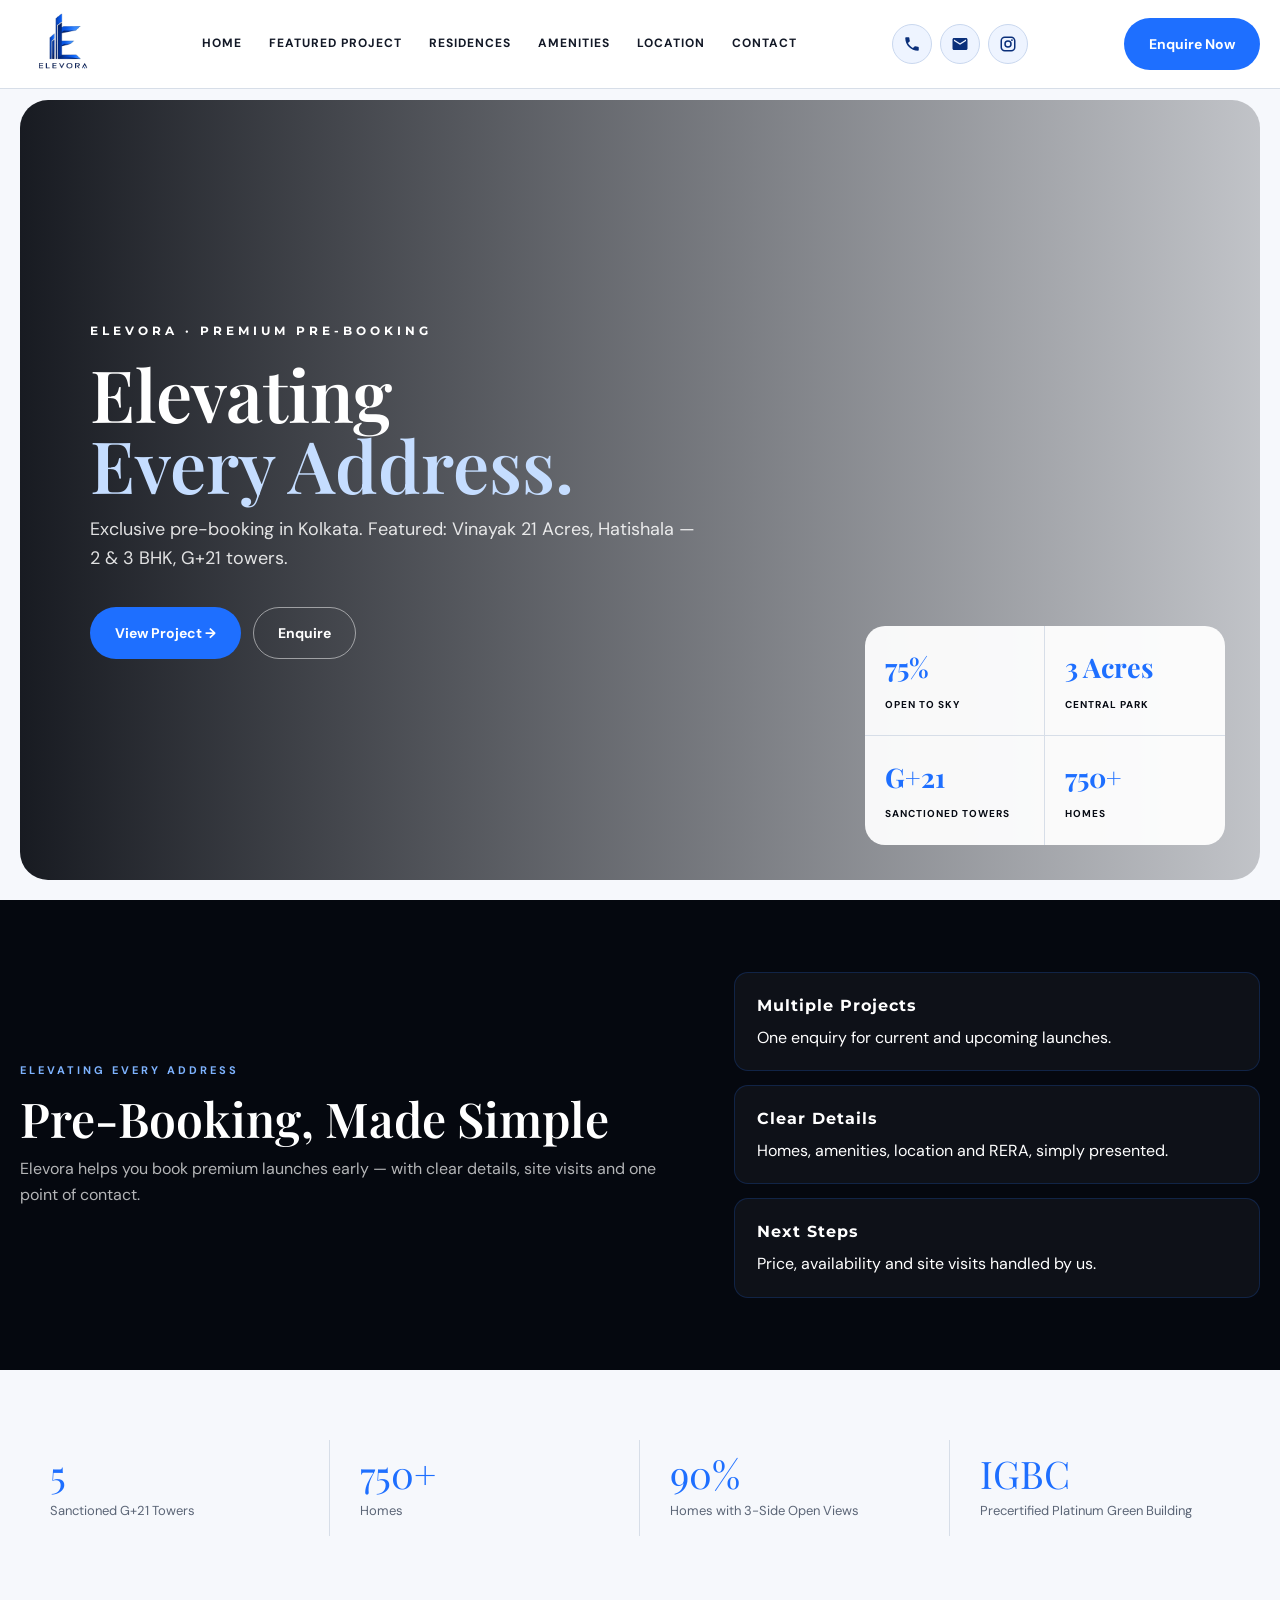
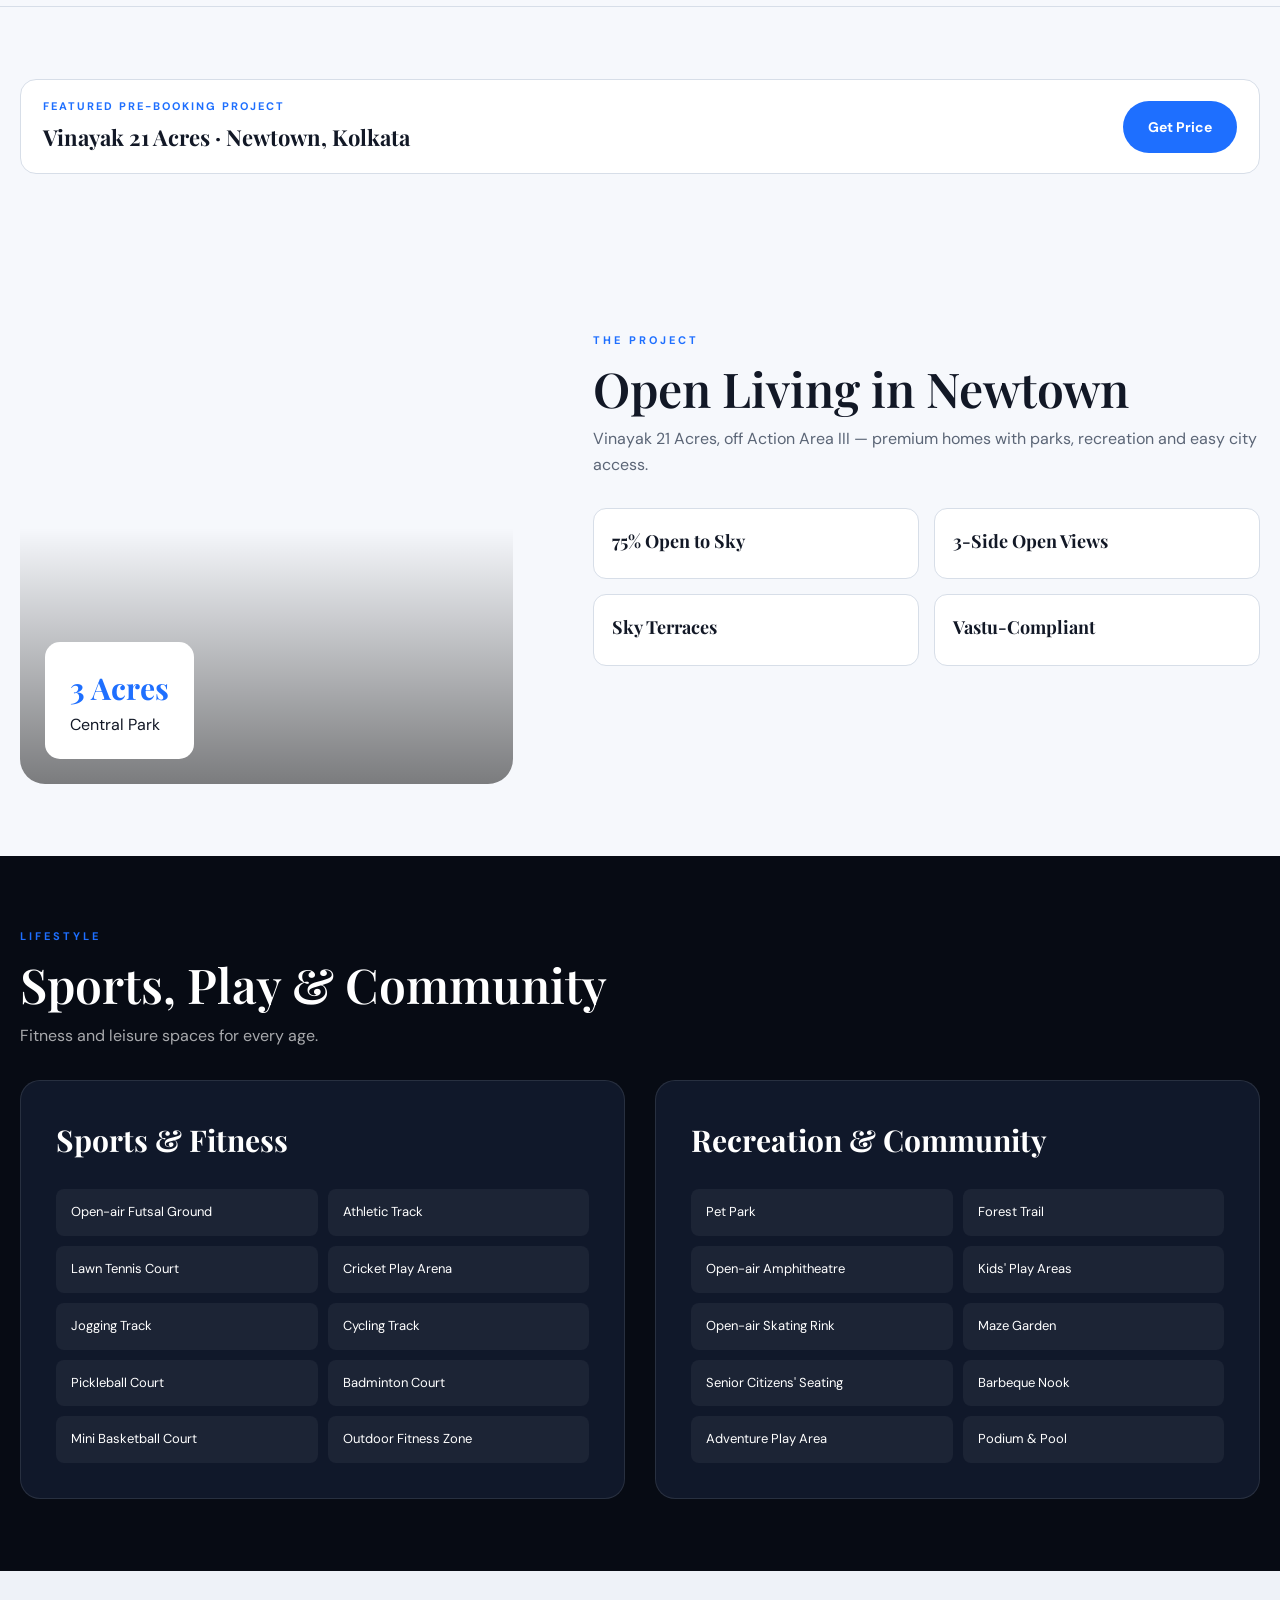
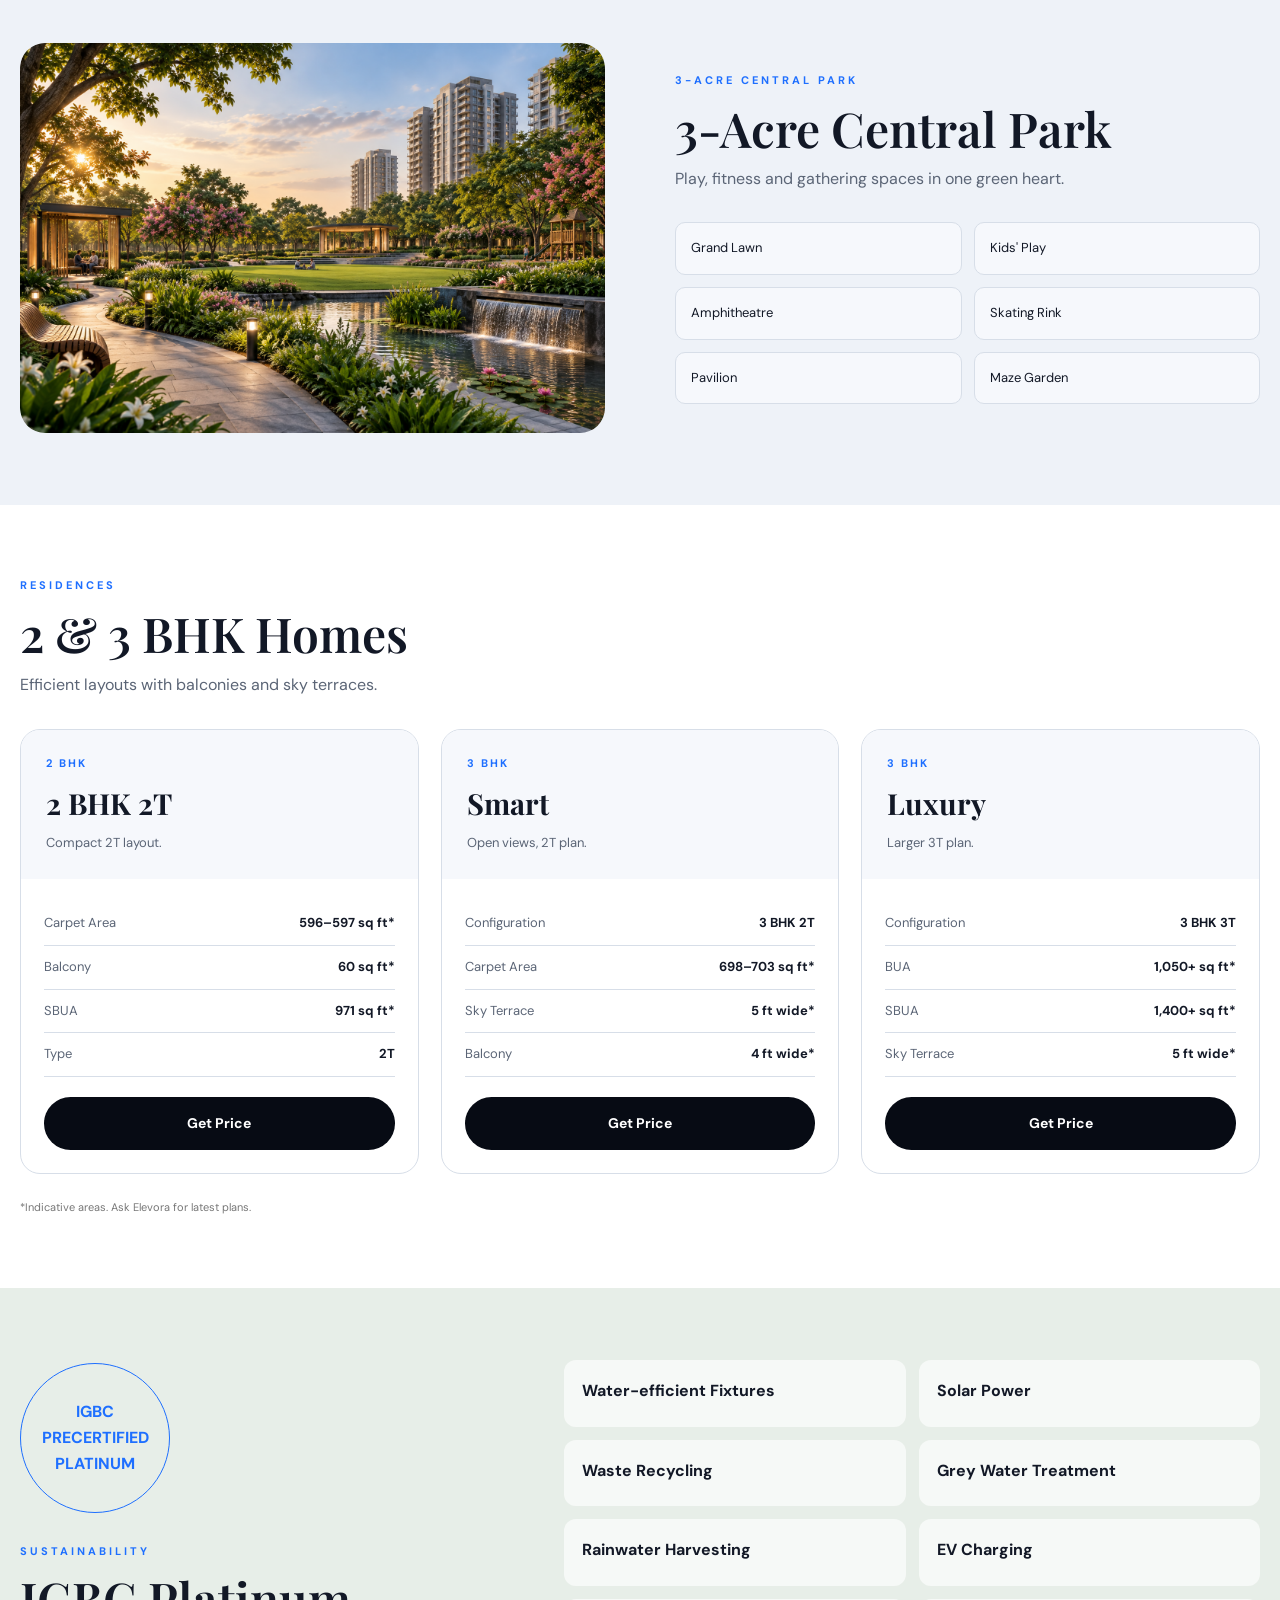
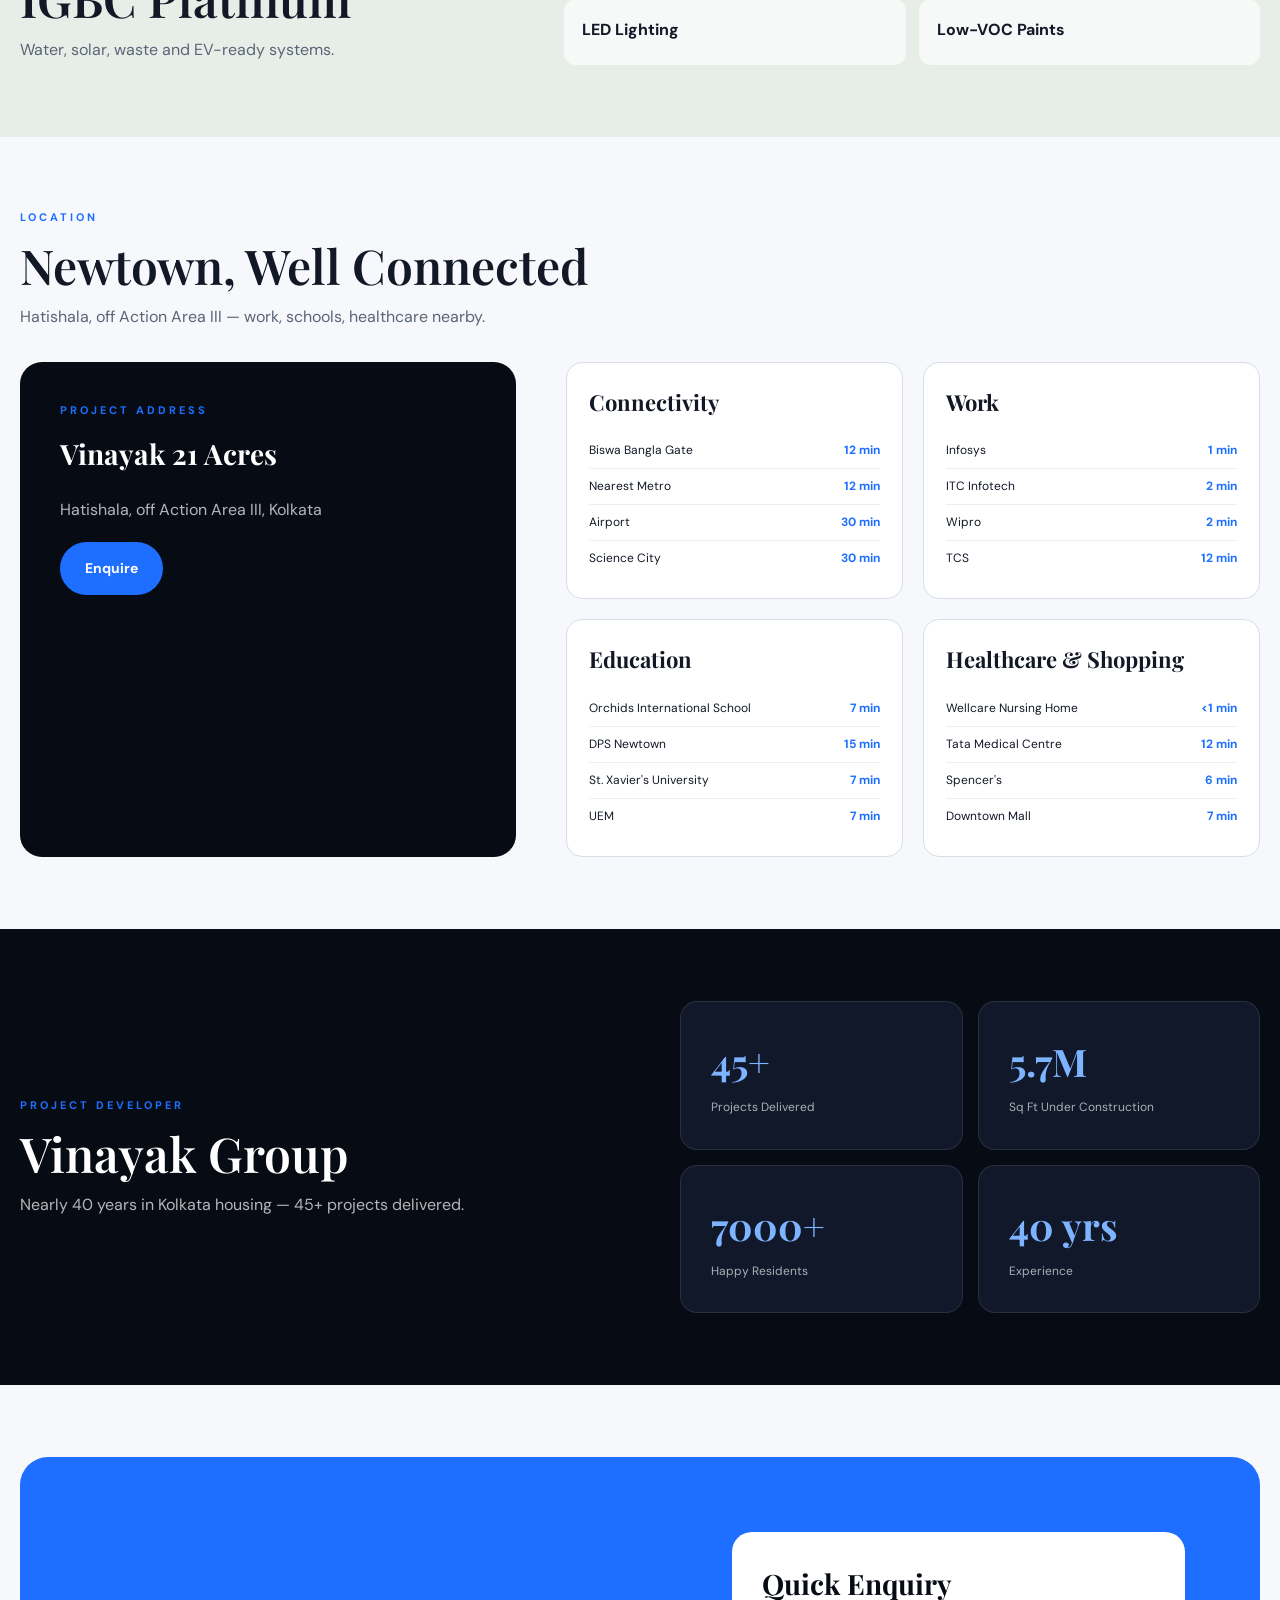
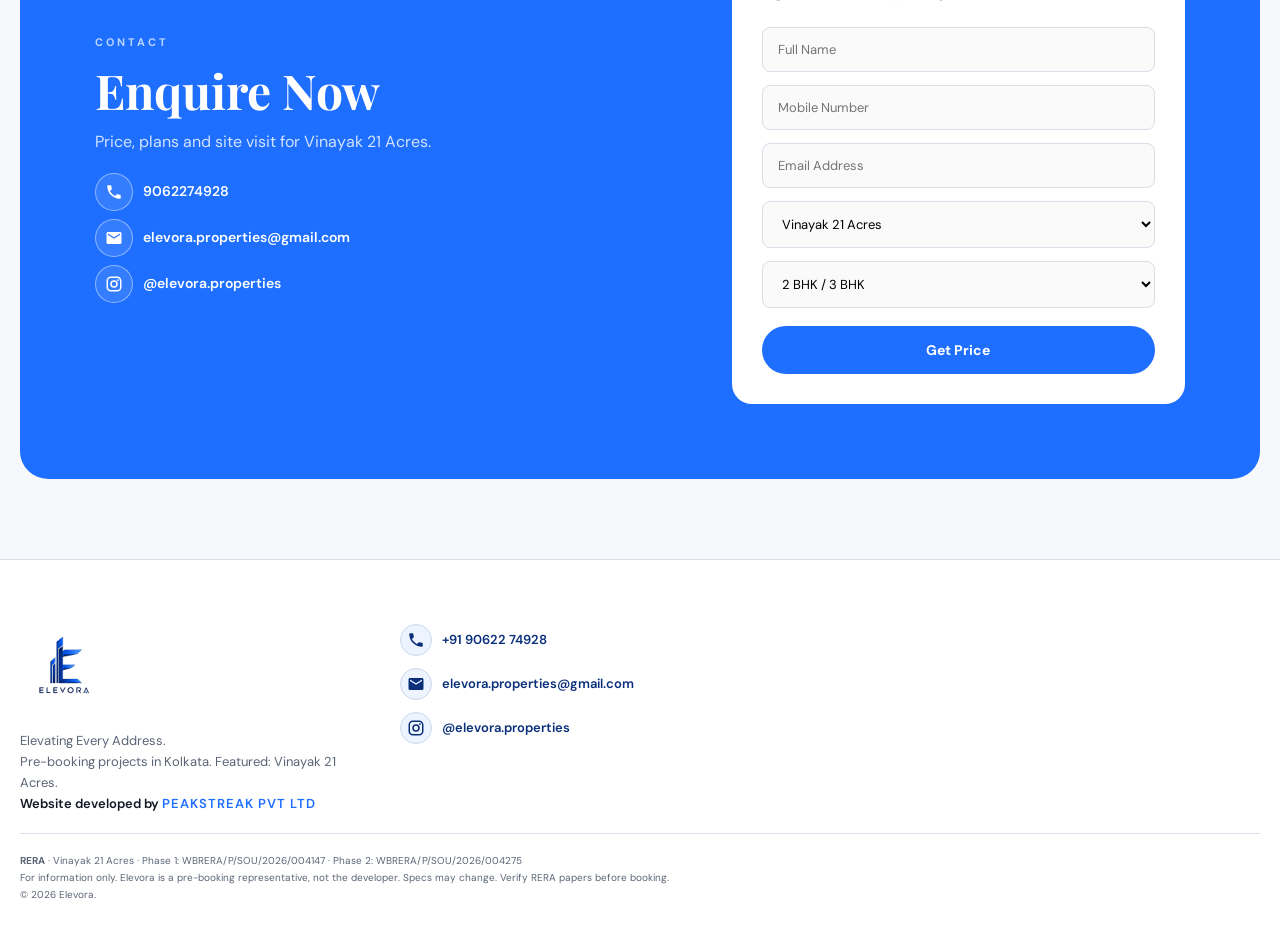
==== commit dc1e4521: "Showcase Elevora slogan, add Home nav, and use the central park image. Co-authored-by: Cursor <curso" ====
--- a/index.html
+++ b/index.html
@@ -286,10 +286,10 @@
 
         .hero h1 {
             font-family: var(--serif);
-            font-size: clamp(55px, 8vw, 105px);
-            line-height: .94;
+            font-size: clamp(40px, 6vw, 72px);
+            line-height: .98;
             font-weight: 600;
-            margin-bottom: 28px;
+            margin-bottom: 16px;
         }
 
         .hero h1 span {
@@ -396,13 +396,13 @@
         ========================================================= */
 
         section {
-            padding: 110px 0;
+            padding: 72px 0;
             scroll-margin-top: 90px;
         }
 
         .section-header {
             max-width: 700px;
-            margin-bottom: 55px;
+            margin-bottom: 32px;
         }
 
         .section-kicker {
@@ -416,10 +416,10 @@
 
         .section-title {
             font-family: var(--serif);
-            font-size: clamp(40px, 5vw, 65px);
-            line-height: 1.05;
+            font-size: clamp(32px, 4vw, 48px);
+            line-height: 1.08;
             font-weight: 600;
-            margin-bottom: 20px;
+            margin-bottom: 12px;
         }
 
         .section-description {
@@ -627,12 +627,20 @@
         }
 
         .park-image {
-            min-height: 560px;
+            width: 100%;
+            max-width: 100%;
             border-radius: 25px;
-            background:
-                linear-gradient(180deg, transparent, rgba(0,0,0,.35)),
-                url("https://images.unsplash.com/photo-1558521958-0a228e77e984?auto=format&fit=crop&w=1400&q=85")
-                center / cover;
+            overflow: hidden;
+            line-height: 0;
+        }
+
+        .park-image img {
+            width: 100%;
+            height: auto;
+            max-width: 100%;
+            display: block;
+            object-fit: cover;
+            object-position: center;
         }
 
         .park-list {
@@ -903,9 +911,9 @@
 
         .contact-box h2 {
             font-family: var(--serif);
-            font-size: clamp(42px, 5vw, 65px);
-            line-height: 1;
-            margin-bottom: 20px;
+            font-size: clamp(32px, 4vw, 48px);
+            line-height: 1.1;
+            margin-bottom: 12px;
         }
 
         .contact-box p {
@@ -965,14 +973,15 @@
         footer {
             background: #ffffff;
             color: var(--text);
-            padding: 45px 0;
+            padding: 64px 0 28px;
             border-top: 1px solid var(--border);
         }
 
         .footer-grid {
-            display: flex;
-            justify-content: space-between;
-            gap: 40px;
+            display: grid;
+            grid-template-columns: 1.3fr .8fr 1.1fr 1fr;
+            gap: 42px 32px;
+            align-items: start;
         }
 
         .footer-logo {
@@ -982,16 +991,68 @@
         }
 
         .footer-brand {
-            display: flex;
+            display: inline-flex;
             align-items: center;
             gap: 8px;
         }
 
+        .footer-slogan {
+            margin-top: 12px;
+            font-family: var(--serif);
+            font-size: 22px;
+            font-weight: 600;
+            color: #0a2f7a;
+            line-height: 1.2;
+        }
+
         .footer-copy {
             color: var(--muted);
+            font-size: 13px;
+            max-width: 340px;
+            margin-top: 10px;
+            line-height: 1.65;
+        }
+
+        .footer-col h3 {
             font-size: 12px;
-            max-width: 450px;
-            margin-top: 10px;
+            font-weight: 700;
+            letter-spacing: 1.6px;
+            text-transform: uppercase;
+            color: var(--text);
+            margin-bottom: 16px;
+        }
+
+        .footer-links {
+            display: grid;
+            gap: 10px;
+        }
+
+        .footer-links a {
+            font-size: 14px;
+            color: var(--muted);
+            font-weight: 500;
+        }
+
+        .footer-links a:hover {
+            color: var(--red);
+        }
+
+        .footer-project {
+            font-size: 14px;
+            color: var(--muted);
+            line-height: 1.7;
+        }
+
+        .footer-project strong {
+            display: block;
+            color: var(--text);
+            font-size: 16px;
+            margin-bottom: 6px;
+        }
+
+        .footer-project a {
+            color: #0a2f7a;
+            font-weight: 600;
         }
 
         .footer-right a {
@@ -999,6 +1060,8 @@
             align-items: center;
             gap: 10px;
             color: #0a2f7a;
+            font-size: 13px;
+            font-weight: 600;
         }
 
         .footer-right a:hover {
@@ -1007,17 +1070,17 @@
 
         .contact-details {
             display: grid;
-            gap: 12px;
-            margin-top: 28px;
+            gap: 8px;
+            margin-top: 18px;
         }
 
         .contact-details a {
             display: flex;
             flex-direction: row;
             align-items: center;
-            gap: 14px;
+            gap: 10px;
             color: white;
-            font-size: 16px;
+            font-size: 14px;
             font-weight: 600;
         }
 
@@ -1050,12 +1113,11 @@
         }
 
         .footer-right {
-            text-align: right;
+            display: grid;
+            gap: 12px;
+            justify-items: start;
             color: var(--muted);
             font-size: 13px;
-            display: grid;
-            gap: 10px;
-            justify-items: end;
         }
 
         .footer-right .icon {
@@ -1067,12 +1129,23 @@
         }
 
         .site-credit {
-            margin-top: 22px;
-            padding-top: 18px;
-            border-top: 1px solid var(--border);
+            margin-top: 0;
+            padding-top: 0;
+            border-top: 0;
             font-size: 13px;
             font-weight: 600;
             color: var(--text);
+        }
+
+        .footer-bottom {
+            margin-top: 40px;
+            padding-top: 22px;
+            border-top: 1px solid var(--border);
+            display: flex;
+            justify-content: space-between;
+            gap: 20px;
+            flex-wrap: wrap;
+            align-items: center;
         }
 
         .site-credit a {
@@ -1089,12 +1162,16 @@
         }
 
         .legal {
-            margin-top: 35px;
-            padding-top: 25px;
+            margin-top: 18px;
+            padding-top: 18px;
             border-top: 1px solid var(--border);
             color: var(--muted);
             font-size: 10px;
             line-height: 1.7;
+        }
+
+        .legal p {
+            margin-bottom: 8px;
         }
 
         /* =========================================================
@@ -1177,7 +1254,7 @@
             }
 
             .footer-grid {
-                flex-direction: column;
+                grid-template-columns: 1fr 1fr;
             }
 
             .footer-right {
@@ -1193,7 +1270,7 @@
             }
 
             section {
-                padding: 75px 0;
+                padding: 56px 0;
             }
 
             .hero {
@@ -1209,7 +1286,7 @@
             }
 
             .hero h1 {
-                font-size: 55px;
+                font-size: 40px;
             }
 
             .hero p {
@@ -1239,9 +1316,12 @@
                 border-right: 0;
             }
 
-            .about-image,
+            .about-image {
+                min-height: 380px;
+            }
+
             .park-image {
-                min-height: 380px;
+                border-radius: 20px;
             }
 
             .contact-box {
@@ -1249,11 +1329,15 @@
             }
 
             .section-title {
-                font-size: 43px;
+                font-size: 34px;
             }
 
             .logo-lockup img {
                 height: 58px;
+            }
+
+            .footer-grid {
+                grid-template-columns: 1fr;
             }
 
             .nav-links {
@@ -1280,7 +1364,7 @@
             </a>
 
             <div class="nav-links" id="navLinks">
-                <a href="#elevora">Elevora</a>
+                <a href="#home">Home</a>
                 <a href="#about">Featured Project</a>
                 <a href="#residences">Residences</a>
                 <a href="#amenities">Amenities</a>
@@ -1331,26 +1415,23 @@
             </div>
 
             <h1>
-                Landmark Homes,<br>
-                <span>Before They Launch.</span>
+                Elevating<br>
+                <span>Every Address.</span>
             </h1>
 
             <p>
-                Elevora represents exclusive residential pre-booking
-                projects in Kolkata. Our current featured project is
-                Vinayak 21 Acres at Hatishala, off Newtown Action Area III —
-                a G+21 community of 2 &amp; 3 BHK residences with open
-                spaces, greenery and connected urban living.
+                Exclusive pre-booking in Kolkata. Featured: Vinayak 21 Acres,
+                Hatishala — 2 &amp; 3 BHK, G+21 towers.
             </p>
 
             <div class="hero-buttons">
 
                 <a href="#about" class="btn btn-red">
-                    View Vinayak 21 Acres →
+                    View Project →
                 </a>
 
                 <a href="#contact" class="btn btn-outline">
-                    Enquire Through Elevora
+                    Enquire
                 </a>
 
             </div>
@@ -1400,25 +1481,16 @@
             <div>
 
                 <div class="section-kicker">
-                    About Elevora
+                    Elevating Every Address
                 </div>
 
                 <h2 class="section-title">
-                    Your Partner For Pre-Booking Projects
+                    Pre-Booking, Made Simple
                 </h2>
 
                 <p class="section-description">
-                    Elevora connects homebuyers with premium residential
-                    launches at the pre-booking stage. We work across
-                    multiple projects, bringing clear project information,
-                    site-visit support and a single point of contact
-                    from enquiry to allotment.
-                </p>
-
-                <p>
-                    Vinayak 21 Acres is one of the landmark communities
-                    we currently represent in Newtown, Kolkata — with
-                    more pre-booking opportunities added as they open.
+                    Elevora helps you book premium launches early —
+                    with clear details, site visits and one point of contact.
                 </p>
 
             </div>
@@ -1427,17 +1499,17 @@
 
                 <div class="elevora-point">
                     <strong>Multiple Projects</strong>
-                    Access more than one pre-booking launch through a single Elevora enquiry.
+                    One enquiry for current and upcoming launches.
                 </div>
 
                 <div class="elevora-point">
-                    <strong>Verified Details</strong>
-                    Residences, amenities, location and RERA information presented clearly.
+                    <strong>Clear Details</strong>
+                    Homes, amenities, location and RERA, simply presented.
                 </div>
 
                 <div class="elevora-point">
-                    <strong>Guided Next Steps</strong>
-                    Pricing, availability and site visits handled by the Elevora team.
+                    <strong>Next Steps</strong>
+                    Price, availability and site visits handled by us.
                 </div>
 
             </div>
@@ -1507,7 +1579,7 @@
                 <small>Featured Pre-Booking Project</small>
                 <strong>Vinayak 21 Acres · Newtown, Kolkata</strong>
             </div>
-            <a href="#contact" class="btn btn-red">Get Price &amp; Availability</a>
+            <a href="#contact" class="btn btn-red">Get Price</a>
         </div>
 
         <div class="about-grid">
@@ -1529,50 +1601,30 @@
                 </div>
 
                 <h2 class="section-title">
-                    A New Dimension of Urban Living
+                    Open Living in Newtown
                 </h2>
 
                 <p>
-                    Represented by Elevora, Vinayak 21 Acres is designed
-                    around spacious, nature-inspired living while remaining
-                    connected to Kolkata's growing urban centre.
-                </p>
-
-                <p>
-                    Located adjacent to Newtown Action Area III,
-                    the development combines premium residences,
-                    landscaped open spaces, recreation,
-                    sustainability and everyday convenience.
+                    Vinayak 21 Acres, off Action Area III — premium homes
+                    with parks, recreation and easy city access.
                 </p>
 
                 <div class="feature-list">
 
                     <div class="feature">
                         <strong>75% Open to Sky</strong>
-                        <span>
-                            Designed around expansive outdoor spaces.
-                        </span>
                     </div>
 
                     <div class="feature">
                         <strong>3-Side Open Views</strong>
-                        <span>
-                            Promoting natural light and ventilation.
-                        </span>
                     </div>
 
                     <div class="feature">
                         <strong>Sky Terraces</strong>
-                        <span>
-                            Double-height terraces for openness.
-                        </span>
                     </div>
 
                     <div class="feature">
                         <strong>Vastu-Compliant</strong>
-                        <span>
-                            Thoughtfully oriented home layouts.
-                        </span>
                     </div>
 
                 </div>
@@ -1601,13 +1653,11 @@
             </div>
 
             <h2 class="section-title">
-                Designed Around Life
+                Sports, Play & Community
             </h2>
 
             <p class="section-description">
-                A broad range of recreational, fitness and
-                community spaces designed for residents of
-                different age groups.
+                Fitness and leisure spaces for every age.
             </p>
 
         </div>
@@ -1656,7 +1706,7 @@
                     <div class="amenity">Senior Citizens' Seating</div>
                     <div class="amenity">Barbeque Nook</div>
                     <div class="amenity">Adventure Play Area</div>
-                    <div class="amenity">Podium Garden & Infinity Pool</div>
+                    <div class="amenity">Podium & Pool</div>
 
                 </div>
 
@@ -1679,7 +1729,9 @@
 
         <div class="park-grid">
 
-            <div class="park-image"></div>
+            <div class="park-image">
+                <img src="assets/img2.png" alt="Vinayak 21 Acres 3-acre central park">
+            </div>
 
             <div>
 
@@ -1688,28 +1740,20 @@
                 </div>
 
                 <h2 class="section-title">
-                    A Park For Every Generation
+                    3-Acre Central Park
                 </h2>
 
                 <p class="section-description">
-                    A landscaped central green designed with
-                    spaces for play, fitness, relaxation,
-                    recreation and community interaction.
+                    Play, fitness and gathering spaces in one green heart.
                 </p>
 
                 <div class="park-list">
 
                     <div>Grand Lawn</div>
-                    <div>Fun Stream</div>
-                    <div>Kids' Play Areas</div>
-                    <div>Play Tunnel</div>
-                    <div>Open-air Amphitheatre</div>
-                    <div>Cascading Waters</div>
-                    <div>Adventure Challenge Area</div>
+                    <div>Kids' Play</div>
+                    <div>Amphitheatre</div>
                     <div>Skating Rink</div>
-                    <div>Pickleball Court</div>
-                    <div>Badminton Court</div>
-                    <div>Grand Pavilion</div>
+                    <div>Pavilion</div>
                     <div>Maze Garden</div>
 
                 </div>
@@ -1738,13 +1782,11 @@
             </div>
 
             <h2 class="section-title">
-                Homes Designed To Breathe
+                2 &amp; 3 BHK Homes
             </h2>
 
             <p class="section-description">
-                Thoughtfully planned 2 BHK and 3 BHK residences
-                with efficient layouts, natural ventilation,
-                balconies and sky terraces.
+                Efficient layouts with balconies and sky terraces.
             </p>
 
         </div>
@@ -1764,9 +1806,7 @@
 
                     <h3>2 BHK 2T</h3>
 
-                    <p>
-                        Smart, efficient residential layout.
-                    </p>
+                    <p>Compact 2T layout.</p>
 
                 </div>
 
@@ -1814,9 +1854,7 @@
 
                     <h3>Smart</h3>
 
-                    <p>
-                        Practical layouts with open views.
-                    </p>
+                    <p>Open views, 2T plan.</p>
 
                 </div>
 
@@ -1829,7 +1867,7 @@
 
                     <div class="detail-row">
                         <span>Carpet Area</span>
-                        <strong>Approx. 698–703 sq ft*</strong>
+                        <strong>698–703 sq ft*</strong>
                     </div>
 
                     <div class="detail-row">
@@ -1864,9 +1902,7 @@
 
                     <h3>Luxury</h3>
 
-                    <p>
-                        Larger layouts with premium planning.
-                    </p>
+                    <p>Larger 3T plan.</p>
 
                 </div>
 
@@ -1879,12 +1915,12 @@
 
                     <div class="detail-row">
                         <span>BUA</span>
-                        <strong>Approx. 1,050+ sq ft*</strong>
+                        <strong>1,050+ sq ft*</strong>
                     </div>
 
                     <div class="detail-row">
                         <span>SBUA</span>
-                        <strong>Approx. 1,400+ sq ft*</strong>
+                        <strong>1,400+ sq ft*</strong>
                     </div>
 
                     <div class="detail-row">
@@ -1908,9 +1944,7 @@
             color:#777;
             font-size:11px;
         ">
-            *Areas and configurations shown are indicative examples
-            from the project overview. Contact for the latest
-            availability and detailed floor plans.
+            *Indicative areas. Ask Elevora for latest plans.
         </p>
 
     </div>
@@ -1941,13 +1975,11 @@
                 </div>
 
                 <h2 class="section-title">
-                    Carbon Conscious Homes
+                    IGBC Platinum
                 </h2>
 
                 <p class="section-description">
-                    Future-ready infrastructure focused on
-                    responsible resource use, efficient systems
-                    and a healthier living environment.
+                    Water, solar, waste and EV-ready systems.
                 </p>
 
             </div>
@@ -1957,42 +1989,34 @@
 
                 <div class="eco-item">
                     <strong>Water-efficient Fixtures</strong>
-                    <span>Designed to reduce everyday water consumption.</span>
                 </div>
 
                 <div class="eco-item">
                     <strong>Solar Power</strong>
-                    <span>Solar power provision for common lighting.</span>
                 </div>
 
                 <div class="eco-item">
                     <strong>Waste Recycling</strong>
-                    <span>Waste reduction and management systems.</span>
                 </div>
 
                 <div class="eco-item">
                     <strong>Grey Water Treatment</strong>
-                    <span>Treatment infrastructure for responsible water use.</span>
                 </div>
 
                 <div class="eco-item">
                     <strong>Rainwater Harvesting</strong>
-                    <span>Provision for harvesting rainwater.</span>
                 </div>
 
                 <div class="eco-item">
                     <strong>EV Charging</strong>
-                    <span>Provision for electric vehicle charging.</span>
                 </div>
 
                 <div class="eco-item">
-                    <strong>LED Common Lighting</strong>
-                    <span>Energy-efficient common-area lighting.</span>
+                    <strong>LED Lighting</strong>
                 </div>
 
                 <div class="eco-item">
                     <strong>Low-VOC Paints</strong>
-                    <span>Health-safe low volatile organic compound paints.</span>
                 </div>
 
             </div>
@@ -2019,13 +2043,11 @@
             </div>
 
             <h2 class="section-title">
-                Connected To Everything That Matters
+                Newtown, Well Connected
             </h2>
 
             <p class="section-description">
-                Located at Hatishala, off Newtown Action Area III,
-                with access to major workplaces, education,
-                healthcare, shopping and transport.
+                Hatishala, off Action Area III — work, schools, healthcare nearby.
             </p>
 
         </div>
@@ -2039,18 +2061,16 @@
                     Project Address
                 </div>
 
-                <h2 class="serif" style="font-size:40px;">
+                <h2 class="serif" style="font-size:28px;">
                     Vinayak 21 Acres
                 </h2>
 
                 <p>
-                    Hatishala,<br>
-                    Off Newtown Action Area III,<br>
-                    Kolkata, West Bengal
+                    Hatishala, off Action Area III, Kolkata
                 </p>
 
                 <a href="#contact" class="btn btn-red">
-                    Request Location Details
+                    Enquire
                 </a>
 
             </div>
@@ -2191,15 +2211,11 @@
                 </div>
 
                 <h2 class="section-title">
-                    The Vinayak Legacy
+                    Vinayak Group
                 </h2>
 
                 <p class="section-description">
-                    Vinayak Group brings nearly four decades of
-                    experience in Kolkata's residential real-estate
-                    landscape, with a customer-first approach
-                    focused on thoughtful planning, quality and
-                    reliable delivery.
+                    Nearly 40 years in Kolkata housing — 45+ projects delivered.
                 </p>
 
             </div>
@@ -2223,8 +2239,8 @@
                 </div>
 
                 <div class="developer-stat">
-                    <strong>40</strong>
-                    <span>Nearly Four Decades of Experience</span>
+                    <strong>40 yrs</strong>
+                    <span>Experience</span>
                 </div>
 
             </div>
@@ -2249,19 +2265,15 @@
             <div>
 
                 <div class="section-kicker" style="color:#b9d4ff;">
-                    Enquire Through Elevora
+                    Contact
                 </div>
 
                 <h2>
-                    Start Your<br>
-                    Pre-Booking.
+                    Enquire Now
                 </h2>
 
                 <p>
-                    Share your details with Elevora for pricing,
-                    availability, floor plans and site visits.
-                    Our featured project is Vinayak 21 Acres —
-                    ask us about other upcoming pre-booking launches too.
+                    Price, plans and site visit for Vinayak 21 Acres.
                 </p>
 
                 <div class="contact-details">
@@ -2269,28 +2281,19 @@
                         <span class="icon" aria-hidden="true">
                             <svg viewBox="0 0 24 24"><path d="M6.62 10.79c1.44 2.83 3.76 5.14 6.59 6.59l2.2-2.2c.27-.27.67-.36 1.02-.24 1.12.37 2.33.57 3.57.57.55 0 1 .45 1 1V20c0 .55-.45 1-1 1-9.39 0-17-7.61-17-17 0-.55.45-1 1-1h3.5c.55 0 1 .45 1 1 0 1.25.2 2.45.57 3.57.11.35.03.74-.25 1.02l-2.2 2.2z"/></svg>
                         </span>
-                        <span class="contact-text">
-                            <small>Phone</small>
-                            +91 90622 74928
-                        </span>
+                        <span class="contact-text">9062274928</span>
                     </a>
                     <a href="mailto:elevora.properties@gmail.com">
                         <span class="icon" aria-hidden="true">
                             <svg viewBox="0 0 24 24"><path d="M20 4H4c-1.1 0-2 .9-2 2v12c0 1.1.9 2 2 2h16c1.1 0 2-.9 2-2V6c0-1.1-.9-2-2-2zm0 4-8 5-8-5V6l8 5 8-5v2z"/></svg>
                         </span>
-                        <span class="contact-text">
-                            <small>Gmail</small>
-                            elevora.properties@gmail.com
-                        </span>
+                        <span class="contact-text">elevora.properties@gmail.com</span>
                     </a>
                     <a href="https://www.instagram.com/elevora.properties/" target="_blank" rel="noopener noreferrer">
                         <span class="icon" aria-hidden="true">
                             <svg viewBox="0 0 24 24"><path d="M7.8 2h8.4C19.4 2 22 4.6 22 7.8v8.4a5.8 5.8 0 0 1-5.8 5.8H7.8C4.6 22 2 19.4 2 16.2V7.8A5.8 5.8 0 0 1 7.8 2m-.2 2A3.6 3.6 0 0 0 4 7.6v8.8C4 18.39 5.61 20 7.6 20h8.8a3.6 3.6 0 0 0 3.6-3.6V7.6C20 5.61 18.39 4 16.4 4H7.6m9.65 1.5a1.25 1.25 0 1 1 0 2.5 1.25 1.25 0 0 1 0-2.5M12 7a5 5 0 1 1 0 10 5 5 0 1 1 0-10m0 2a3 3 0 1 0 0 6 3 3 0 0 0 0-6z"/></svg>
                         </span>
-                        <span class="contact-text">
-                            <small>Instagram</small>
-                            @elevora.properties
-                        </span>
+                        <span class="contact-text">@elevora.properties</span>
                     </a>
                 </div>
 
@@ -2300,7 +2303,7 @@
             <form class="form" id="leadForm">
 
                 <h3>
-                    Request Details
+                    Quick Enquiry
                 </h3>
 
                 <div class="form-group">
@@ -2335,7 +2338,7 @@
                         </option>
 
                         <option value="Other Elevora project">
-                            Other pre-booking project
+                            Other project
                         </option>
 
                     </select>
@@ -2347,7 +2350,7 @@
                     <select name="configuration">
 
                         <option value="">
-                            Preferred Configuration
+                            2 BHK / 3 BHK
                         </option>
 
                         <option>2 BHK</option>
@@ -2357,31 +2360,8 @@
 
                 </div>
 
-                <div class="form-group">
-
-                    <select name="purpose">
-
-                        <option value="">
-                            Purpose
-                        </option>
-
-                        <option>End Use</option>
-                        <option>Investment</option>
-
-                    </select>
-
-                </div>
-
-                <div class="form-group">
-
-                    <textarea
-                        name="message"
-                        placeholder="Your Message"></textarea>
-
-                </div>
-
                 <button type="submit" class="btn btn-red">
-                    Get Price & Availability
+                    Get Price
                 </button>
 
             </form>
@@ -2412,9 +2392,8 @@
                 </a>
 
                 <div class="footer-copy">
-                    Elevora represents premium pre-booking residential
-                    projects in Kolkata. Featured project: Vinayak 21 Acres,
-                    Hatishala, off Newtown Action Area III.
+                    Elevating Every Address.<br>
+                    Pre-booking projects in Kolkata. Featured: Vinayak 21 Acres.
                 </div>
 
             </div>
@@ -2455,32 +2434,13 @@
 
         <div class="legal">
 
-            <strong>FEATURED PROJECT · RERA INFORMATION</strong><br><br>
-
-            Vinayak 21 Acres<br>
-            Phase 1:
-            WBRERA/P/SOU/2026/004147<br>
-
-            Phase 2:
-            WBRERA/P/SOU/2026/004275<br><br>
-
-            This website is for informational purposes only.
-            Elevora is a pre-booking representative and is not
-            the developer of the featured project unless stated
-            otherwise. Project plans, specifications, amenities,
-            access, phasing and other details may be subject to
-            change in accordance with applicable laws, statutory
-            approvals and technical considerations.
-
-            The project name "Vinayak 21 Acres" does not
-            represent the actual land area of the project/phase.
-            Prospective buyers should independently verify all
-            project details and documents and refer to the
-            applicable RERA disclosures and Agreement for Sale.
-
-            <br><br>
-
-            © 2026 Elevora. All Rights Reserved.
+            <strong>RERA</strong> · Vinayak 21 Acres ·
+            Phase 1: WBRERA/P/SOU/2026/004147 ·
+            Phase 2: WBRERA/P/SOU/2026/004275<br>
+            For information only. Elevora is a pre-booking representative, not the developer.
+            Specs may change. Verify RERA papers before booking.
+            <br>
+            © 2026 Elevora.
 
         </div>
 
@@ -2541,8 +2501,6 @@
         const email = formData.get("email");
         const project = formData.get("project");
         const configuration = formData.get("configuration");
-        const purpose = formData.get("purpose");
-        const message = formData.get("message");
 
         const subject =
             "Elevora Enquiry — " + project;
@@ -2553,9 +2511,7 @@
             "Phone: " + encodeURIComponent(phone) + "%0D%0A" +
             "Email: " + encodeURIComponent(email) + "%0D%0A" +
             "Project: " + encodeURIComponent(project) + "%0D%0A" +
-            "Configuration: " + encodeURIComponent(configuration) + "%0D%0A" +
-            "Purpose: " + encodeURIComponent(purpose) + "%0D%0A" +
-            "Message: " + encodeURIComponent(message);
+            "Configuration: " + encodeURIComponent(configuration);
 
         window.location.href =
             "mailto:elevora.properties@gmail.com" +
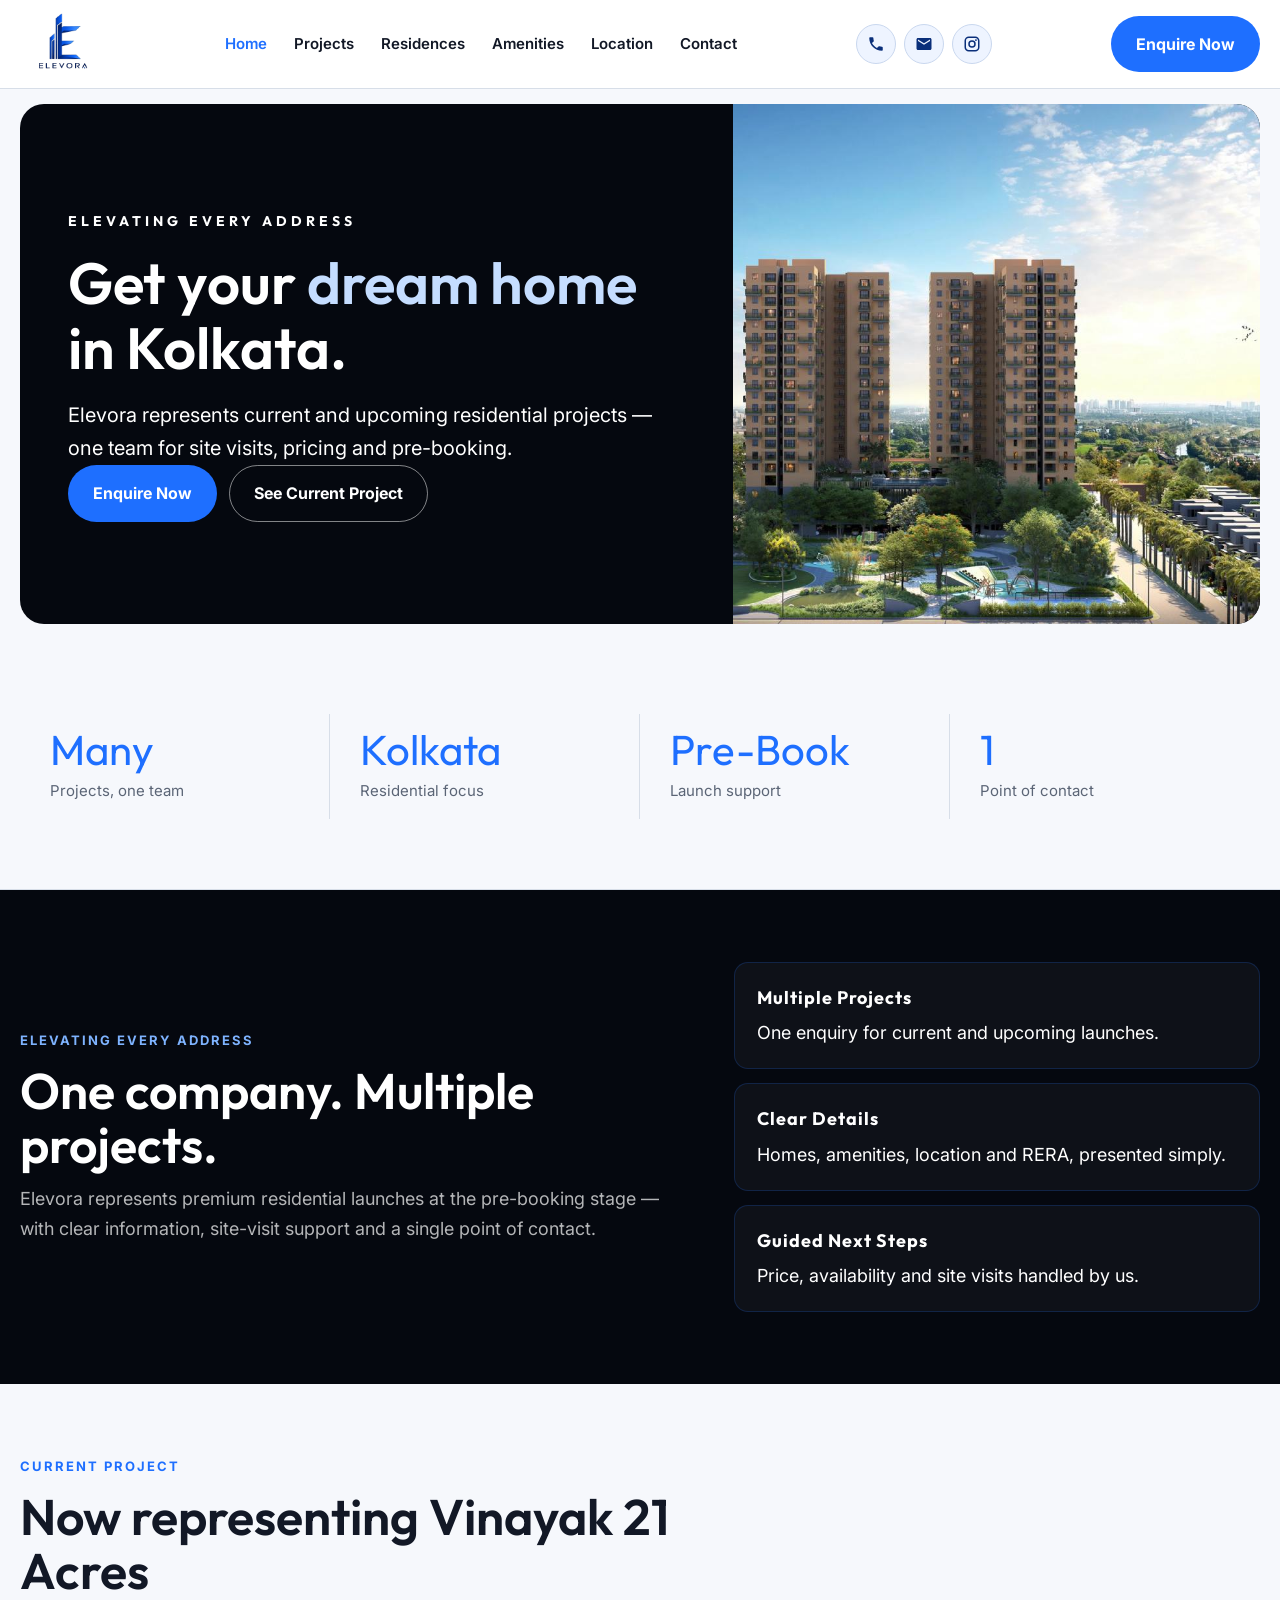
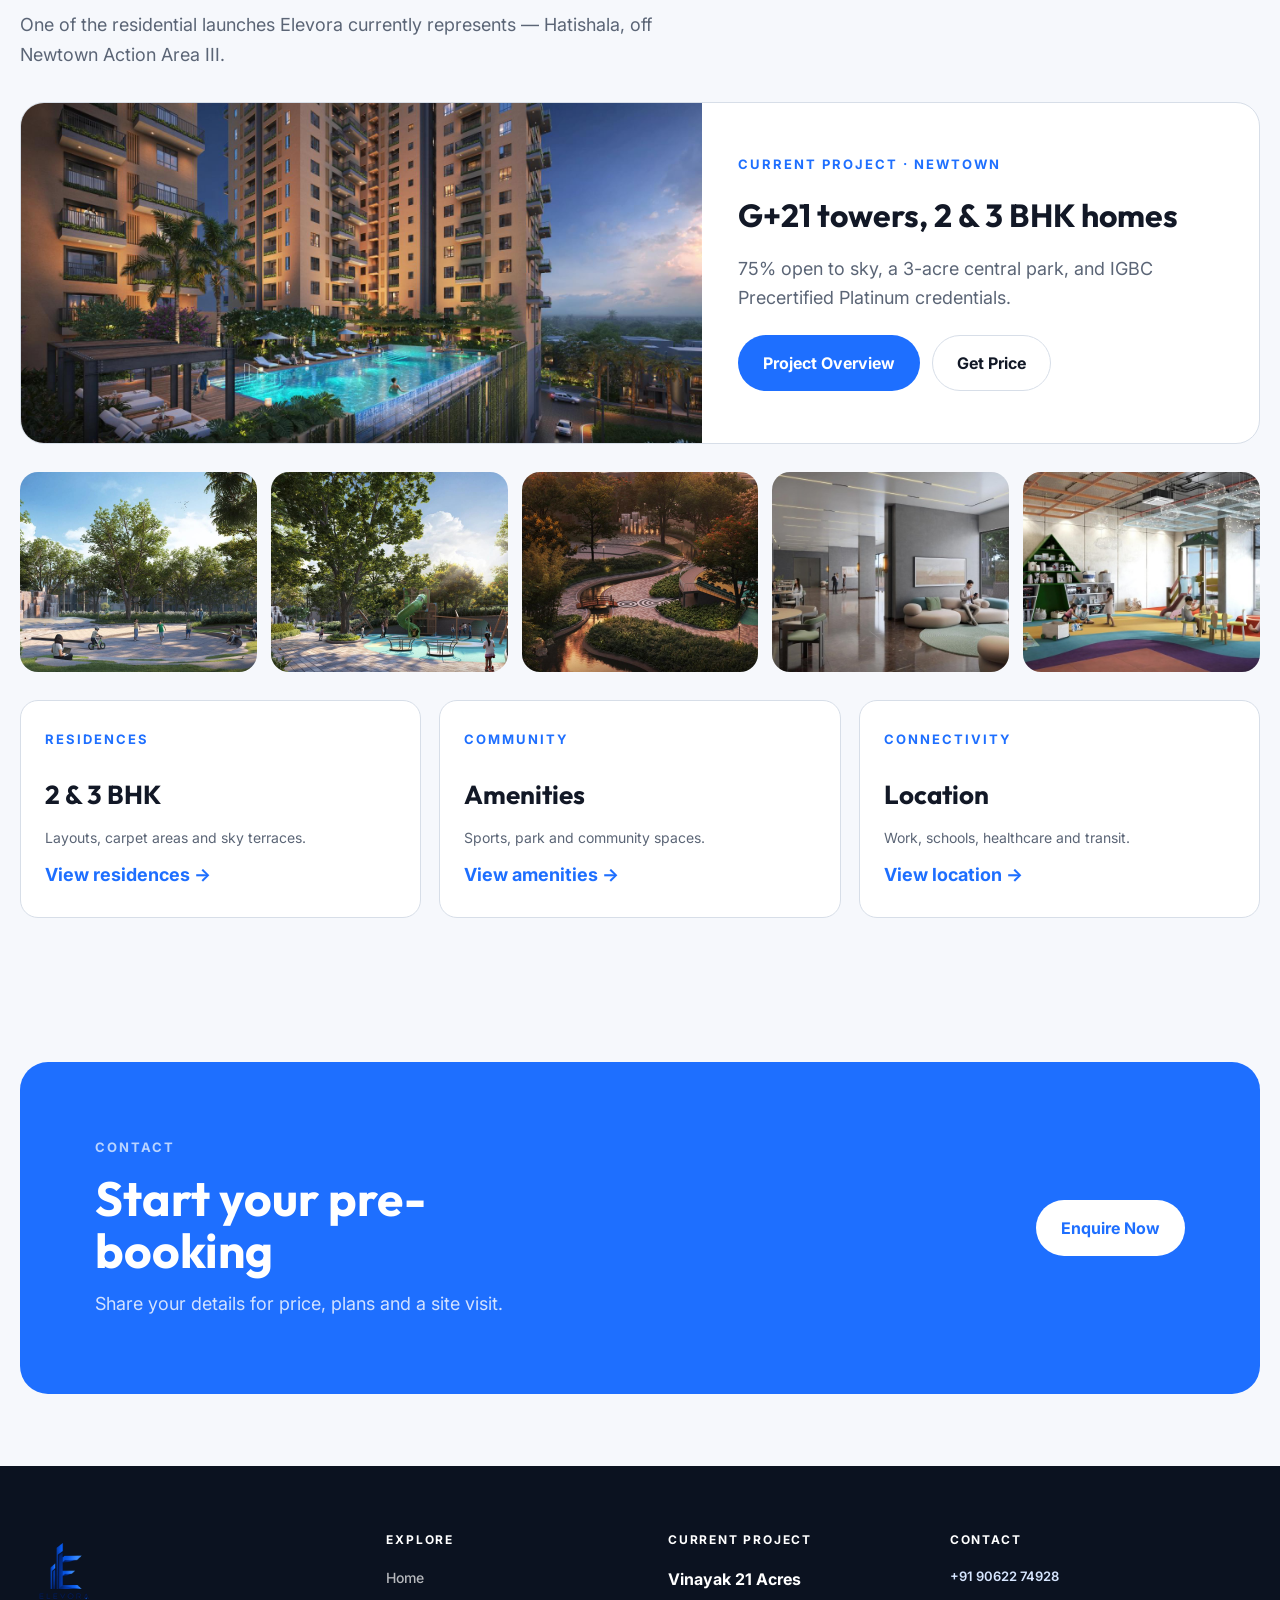
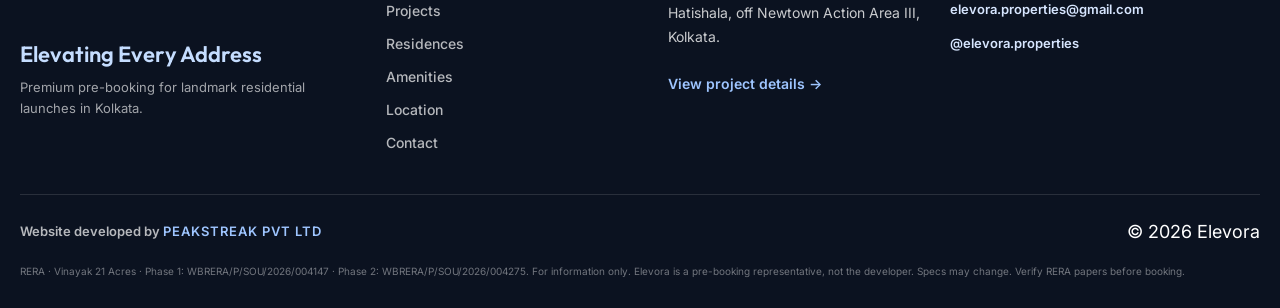
==== commit 226afa95: "Lead with Elevora, fix header and footer navigation, and place all project renders across the site. " ====
--- a/index.html
+++ b/index.html
@@ -3,1375 +3,30 @@
 <head>
     <meta charset="UTF-8">
     <meta name="viewport" content="width=device-width, initial-scale=1.0">
-
-    <title>Elevora | Premium Pre-Booking Projects in Kolkata</title>
-
-    <meta name="description"
-          content="Elevora represents premium pre-booking residential projects in Kolkata, including Vinayak 21 Acres at Hatishala, off Newtown Action Area III.">
-
+    <title>Elevora | Elevating Every Address</title>
+    <meta name="description" content="Elevora represents premium residential pre-booking projects in Kolkata. One team for current and upcoming launches.">
     <link rel="icon" href="assets/elevora-logo.png">
-
     <link rel="preconnect" href="https://fonts.googleapis.com">
     <link rel="preconnect" href="https://fonts.gstatic.com" crossorigin>
-
-    <link href="https://fonts.googleapis.com/css2?family=DM+Sans:wght@400;500;600;700&family=Montserrat:wght@500;600;700&family=Playfair+Display:wght@500;600;700&display=swap"
-          rel="stylesheet">
-
-    <style>
-
-        /* =========================================================
-           ROOT
-        ========================================================= */
-
-        :root {
-            --red: #1e6fff;
-            --red-dark: #1254d4;
-            --green: #1a3a6e;
-            --dark: #070b14;
-            --dark-2: #10182a;
-            --cream: #f6f8fc;
-            --cream-2: #eef2f8;
-            --white: #ffffff;
-            --text: #121826;
-            --muted: #5b6576;
-            --border: #d7dee8;
-            --blue: #1e6fff;
-            --navy: #05080f;
-
-            --serif: "Playfair Display", Georgia, serif;
-            --sans: "DM Sans", Arial, sans-serif;
-            --display: "Montserrat", "DM Sans", Arial, sans-serif;
-
-            --container: 1240px;
-        }
-
-        /* =========================================================
-           RESET
-        ========================================================= */
-
-        * {
-            margin: 0;
-            padding: 0;
-            box-sizing: border-box;
-        }
-
-        html {
-            scroll-behavior: smooth;
-        }
-
-        body {
-            font-family: var(--sans);
-            background: var(--cream);
-            color: var(--text);
-            line-height: 1.6;
-            overflow-x: hidden;
-        }
-
-        img {
-            display: block;
-            width: 100%;
-        }
-
-        a {
-            color: inherit;
-            text-decoration: none;
-        }
-
-        button,
-        input,
-        select,
-        textarea {
-            font-family: inherit;
-        }
-
-        .container {
-            width: min(var(--container), calc(100% - 40px));
-            margin: auto;
-        }
-
-        .serif {
-            font-family: var(--serif);
-        }
-
-        /* =========================================================
-           BUTTONS
-        ========================================================= */
-
-        .btn {
-            display: inline-flex;
-            align-items: center;
-            justify-content: center;
-            gap: 9px;
-            padding: 14px 24px;
-            border-radius: 50px;
-            border: 1px solid transparent;
-            font-weight: 700;
-            font-size: 14px;
-            cursor: pointer;
-            transition: .3s ease;
-        }
-
-        .btn-red {
-            background: var(--red);
-            color: white;
-        }
-
-        .btn-red:hover {
-            background: var(--red-dark);
-            transform: translateY(-2px);
-        }
-
-        .btn-outline {
-            border-color: rgba(255,255,255,.5);
-            color: white;
-        }
-
-        .btn-outline:hover {
-            background: white;
-            color: var(--dark);
-        }
-
-        .btn-dark {
-            background: var(--dark);
-            color: white;
-        }
-
-        .btn-dark:hover {
-            background: var(--green);
-            transform: translateY(-2px);
-        }
-
-        /* =========================================================
-           NAVIGATION
-        ========================================================= */
-
-        header {
-            position: fixed;
-            top: 0;
-            left: 0;
-            width: 100%;
-            z-index: 1000;
-            background: rgba(255,255,255,.96);
-            backdrop-filter: blur(14px);
-            border-bottom: 1px solid var(--border);
-        }
-
-        nav {
-            height: 88px;
-            display: flex;
-            align-items: center;
-            justify-content: space-between;
-            gap: 16px;
-        }
-
-        .logo-lockup {
-            display: flex;
-            align-items: center;
-            flex-shrink: 0;
-        }
-
-        .logo-lockup img {
-            height: 86px;
-            width: auto;
-            display: block;
-        }
-
-        .nav-links a {
-            color: var(--text);
-        }
-
-        .nav-links {
-            display: flex;
-            align-items: center;
-            gap: 27px;
-        }
-
-        .nav-links a {
-            font-size: 12px;
-            font-weight: 700;
-            text-transform: uppercase;
-            letter-spacing: 1px;
-            transition: .25s ease;
-        }
-
-        .nav-links a:hover {
-            color: var(--red);
-        }
-
-        .header-social {
-            display: flex;
-            align-items: center;
-            gap: 8px;
-        }
-
-        .header-social a {
-            width: 40px;
-            height: 40px;
-            color: #0a2f7a;
-            border: 1px solid #c9d7ee;
-            background: #eef4ff;
-            border-radius: 50%;
-            display: inline-flex;
-            align-items: center;
-            justify-content: center;
-        }
-
-        .header-social a:hover {
-            background: var(--red);
-            border-color: var(--red);
-            color: white;
-        }
-
-        .header-social svg {
-            width: 18px;
-            height: 18px;
-            fill: currentColor;
-        }
-
-        .menu-btn {
-            display: none;
-            width: 43px;
-            height: 43px;
-            border: 1px solid var(--dark);
-            background: transparent;
-            border-radius: 50%;
-            font-size: 20px;
-            color: var(--dark);
-            cursor: pointer;
-        }
-
-        /* =========================================================
-           HERO
-        ========================================================= */
-
-        .hero {
-            min-height: 100vh;
-            padding: 100px 20px 20px;
-        }
-
-        .hero-inner {
-            min-height: calc(100vh - 120px);
-            border-radius: 28px;
-            overflow: hidden;
-            position: relative;
-
-            background:
-                linear-gradient(
-                    90deg,
-                    rgba(5,8,15,.92),
-                    rgba(5,8,15,.58) 48%,
-                    rgba(5,8,15,.22)
-                ),
-                url("https://images.unsplash.com/photo-1600607687920-4e2a09cf159d?auto=format&fit=crop&w=2000&q=85")
-                center / cover;
-        }
-
-        .hero-content {
-            min-height: calc(100vh - 120px);
-            max-width: 750px;
-            padding: 100px 70px;
-            color: white;
-            display: flex;
-            flex-direction: column;
-            justify-content: center;
-        }
-
-        .eyebrow {
-            font-size: 12px;
-            font-weight: 700;
-            letter-spacing: 3px;
-            text-transform: uppercase;
-            margin-bottom: 18px;
-        }
-
-        .hero h1 {
-            font-family: var(--serif);
-            font-size: clamp(40px, 6vw, 72px);
-            line-height: .98;
-            font-weight: 600;
-            margin-bottom: 16px;
-        }
-
-        .hero h1 span {
-            color: #c5ddff;
-        }
-
-        .brand-kicker {
-            font-family: var(--display);
-            letter-spacing: 4px;
-        }
-
-        .hero p {
-            max-width: 650px;
-            font-size: 18px;
-            color: rgba(255,255,255,.86);
-            margin-bottom: 34px;
-        }
-
-        .hero-buttons {
-            display: flex;
-            flex-wrap: wrap;
-            gap: 12px;
-        }
-
-        .hero-stats {
-            position: absolute;
-            bottom: 35px;
-            right: 35px;
-            display: grid;
-            grid-template-columns: repeat(2, 1fr);
-            width: 360px;
-            background: rgba(255,255,255,.94);
-            color: var(--dark);
-            border-radius: 20px;
-            overflow: hidden;
-        }
-
-        .hero-stat {
-            padding: 20px;
-            border-right: 1px solid var(--border);
-            border-bottom: 1px solid var(--border);
-        }
-
-        .hero-stat:nth-child(2n) {
-            border-right: 0;
-        }
-
-        .hero-stat:nth-last-child(-n+2) {
-            border-bottom: 0;
-        }
-
-        .hero-stat strong {
-            display: block;
-            font-family: var(--serif);
-            color: var(--red);
-            font-size: 27px;
-        }
-
-        .hero-stat small {
-            font-size: 10px;
-            text-transform: uppercase;
-            letter-spacing: 1px;
-            font-weight: 700;
-        }
-
-        /* =========================================================
-           INTRO STATS
-        ========================================================= */
-
-        .stats {
-            padding: 70px 0;
-            border-bottom: 1px solid var(--border);
-        }
-
-        .stats-grid {
-            display: grid;
-            grid-template-columns: repeat(4, 1fr);
-        }
-
-        .stat-box {
-            padding: 15px 30px;
-            border-right: 1px solid var(--border);
-        }
-
-        .stat-box:last-child {
-            border-right: none;
-        }
-
-        .stat-number {
-            font-family: var(--serif);
-            color: var(--red);
-            font-size: 38px;
-            line-height: 1;
-            margin-bottom: 8px;
-        }
-
-        .stat-label {
-            color: var(--muted);
-            font-size: 13px;
-        }
-
-        /* =========================================================
-           SECTION COMMON
-        ========================================================= */
-
-        section {
-            padding: 72px 0;
-            scroll-margin-top: 90px;
-        }
-
-        .section-header {
-            max-width: 700px;
-            margin-bottom: 32px;
-        }
-
-        .section-kicker {
-            color: var(--red);
-            text-transform: uppercase;
-            font-size: 11px;
-            font-weight: 700;
-            letter-spacing: 3px;
-            margin-bottom: 13px;
-        }
-
-        .section-title {
-            font-family: var(--serif);
-            font-size: clamp(32px, 4vw, 48px);
-            line-height: 1.08;
-            font-weight: 600;
-            margin-bottom: 12px;
-        }
-
-        .section-description {
-            color: var(--muted);
-            font-size: 16px;
-            max-width: 650px;
-        }
-
-        .elevora {
-            background: var(--navy);
-            color: white;
-        }
-
-        .elevora .section-kicker {
-            color: #7eb3ff;
-        }
-
-        .elevora .section-description,
-        .elevora p {
-            color: rgba(255,255,255,.7);
-        }
-
-        .elevora-grid {
-            display: grid;
-            grid-template-columns: 1.1fr .9fr;
-            gap: 70px;
-            align-items: center;
-        }
-
-        .elevora-points {
-            display: grid;
-            gap: 14px;
-        }
-
-        .elevora-point {
-            padding: 20px 22px;
-            background: rgba(255,255,255,.04);
-            border: 1px solid rgba(30,111,255,.2);
-            border-radius: 14px;
-        }
-
-        .elevora-point strong {
-            display: block;
-            font-family: var(--display);
-            letter-spacing: 1px;
-            margin-bottom: 6px;
-        }
-
-        .project-banner {
-            display: flex;
-            justify-content: space-between;
-            gap: 20px;
-            align-items: center;
-            flex-wrap: wrap;
-            margin-bottom: 40px;
-            padding: 18px 22px;
-            background: white;
-            border: 1px solid var(--border);
-            border-radius: 16px;
-        }
-
-        .project-banner small {
-            display: block;
-            color: var(--red);
-            font-weight: 700;
-            letter-spacing: 2px;
-            text-transform: uppercase;
-            font-size: 11px;
-            margin-bottom: 4px;
-        }
-
-        .project-banner strong {
-            font-family: var(--serif);
-            font-size: 22px;
-        }
-
-        .about {
-            background: var(--cream);
-        }
-
-        .about-grid {
-            display: grid;
-            grid-template-columns: .85fr 1.15fr;
-            gap: 80px;
-            align-items: center;
-        }
-
-        .about-image {
-            min-height: 570px;
-            border-radius: 25px;
-            overflow: hidden;
-            position: relative;
-
-            background:
-                linear-gradient(180deg, transparent 55%, rgba(0,0,0,.5)),
-                url("https://images.unsplash.com/photo-1600607687939-ce8a6c25118c?auto=format&fit=crop&w=1200&q=85")
-                center / cover;
-        }
-
-        .about-image-card {
-            position: absolute;
-            bottom: 25px;
-            left: 25px;
-            background: white;
-            padding: 22px 25px;
-            border-radius: 15px;
-        }
-
-        .about-image-card strong {
-            display: block;
-            font-family: var(--serif);
-            font-size: 30px;
-            color: var(--red);
-        }
-
-        .about-content p {
-            color: var(--muted);
-            margin-bottom: 25px;
-        }
-
-        .feature-list {
-            display: grid;
-            grid-template-columns: 1fr 1fr;
-            gap: 15px;
-            margin-top: 30px;
-        }
-
-        .feature {
-            padding: 18px;
-            background: white;
-            border: 1px solid var(--border);
-            border-radius: 13px;
-        }
-
-        .feature strong {
-            display: block;
-            font-family: var(--serif);
-            font-size: 18px;
-            margin-bottom: 5px;
-        }
-
-        .feature span {
-            font-size: 12px;
-            color: var(--muted);
-        }
-
-        /* =========================================================
-           MASTERPLAN
-        ========================================================= */
-
-        .masterplan {
-            background: var(--dark);
-            color: white;
-        }
-
-        .masterplan .section-description {
-            color: rgba(255,255,255,.65);
-        }
-
-        .masterplan-grid {
-            display: grid;
-            grid-template-columns: 1fr 1fr;
-            gap: 30px;
-        }
-
-        .master-card {
-            padding: 35px;
-            background: var(--dark-2);
-            border: 1px solid rgba(255,255,255,.1);
-            border-radius: 20px;
-        }
-
-        .master-card h3 {
-            font-family: var(--serif);
-            font-size: 30px;
-            margin-bottom: 25px;
-        }
-
-        .amenity-grid {
-            display: grid;
-            grid-template-columns: 1fr 1fr;
-            gap: 10px;
-        }
-
-        .amenity {
-            padding: 13px 15px;
-            background: rgba(255,255,255,.05);
-            border-radius: 8px;
-            font-size: 13px;
-        }
-
-        /* =========================================================
-           CENTRAL PARK
-        ========================================================= */
-
-        .park {
-            background: var(--cream-2);
-        }
-
-        .park-grid {
-            display: grid;
-            grid-template-columns: 1fr 1fr;
-            gap: 70px;
-            align-items: center;
-        }
-
-        .park-image {
-            width: 100%;
-            max-width: 100%;
-            border-radius: 25px;
-            overflow: hidden;
-            line-height: 0;
-        }
-
-        .park-image img {
-            width: 100%;
-            height: auto;
-            max-width: 100%;
-            display: block;
-            object-fit: cover;
-            object-position: center;
-        }
-
-        .park-list {
-            display: grid;
-            grid-template-columns: 1fr 1fr;
-            gap: 12px;
-            margin-top: 30px;
-        }
-
-        .park-list div {
-            padding: 15px;
-            border: 1px solid var(--border);
-            border-radius: 10px;
-            background: rgba(255,255,255,.45);
-            font-size: 13px;
-        }
-
-        /* =========================================================
-           RESIDENCES
-        ========================================================= */
-
-        .residences {
-            background: white;
-        }
-
-        .residence-grid {
-            display: grid;
-            grid-template-columns: repeat(3, 1fr);
-            gap: 22px;
-        }
-
-        .residence-card {
-            border: 1px solid var(--border);
-            border-radius: 20px;
-            overflow: hidden;
-            transition: .3s ease;
-            background: white;
-        }
-
-        .residence-card:hover {
-            transform: translateY(-7px);
-            box-shadow: 0 20px 50px rgba(0,0,0,.08);
-        }
-
-        .residence-top {
-            padding: 25px;
-            background: var(--cream);
-        }
-
-        .residence-type {
-            font-size: 11px;
-            text-transform: uppercase;
-            letter-spacing: 2px;
-            color: var(--red);
-            font-weight: 700;
-        }
-
-        .residence-card h3 {
-            font-family: var(--serif);
-            font-size: 29px;
-            margin: 7px 0;
-        }
-
-        .residence-card p {
-            color: var(--muted);
-            font-size: 13px;
-        }
-
-        .residence-details {
-            padding: 23px;
-        }
-
-        .detail-row {
-            display: flex;
-            justify-content: space-between;
-            padding: 11px 0;
-            border-bottom: 1px solid var(--border);
-            font-size: 13px;
-        }
-
-        .detail-row:last-child {
-            border-bottom: 0;
-        }
-
-        .detail-row span {
-            color: var(--muted);
-        }
-
-        /* =========================================================
-           SUSTAINABILITY
-        ========================================================= */
-
-        .sustainability {
-            background: #e7eee8;
-        }
-
-        .sustainability-grid {
-            display: grid;
-            grid-template-columns: .8fr 1.2fr;
-            gap: 80px;
-            align-items: center;
-        }
-
-        .green-badge {
-            width: 150px;
-            height: 150px;
-            border-radius: 50%;
-            border: 1px solid var(--red);
-            display: flex;
-            align-items: center;
-            justify-content: center;
-            text-align: center;
-            padding: 20px;
-            color: var(--red);
-            font-weight: 700;
-            margin-bottom: 30px;
-        }
-
-        .sustainability-list {
-            display: grid;
-            grid-template-columns: 1fr 1fr;
-            gap: 13px;
-        }
-
-        .eco-item {
-            background: rgba(255,255,255,.65);
-            padding: 18px;
-            border-radius: 12px;
-        }
-
-        .eco-item strong {
-            display: block;
-            margin-bottom: 5px;
-        }
-
-        .eco-item span {
-            font-size: 12px;
-            color: var(--muted);
-        }
-
-        /* =========================================================
-           LOCATION
-        ========================================================= */
-
-        .location {
-            background: var(--cream);
-        }
-
-        .location-grid {
-            display: grid;
-            grid-template-columns: 1fr 1.4fr;
-            gap: 50px;
-        }
-
-        .location-intro {
-            padding: 40px;
-            background: var(--dark);
-            color: white;
-            border-radius: 22px;
-        }
-
-        .location-intro p {
-            color: rgba(255,255,255,.7);
-            margin: 20px 0;
-        }
-
-        .nearby-groups {
-            display: grid;
-            grid-template-columns: 1fr 1fr;
-            gap: 20px;
-        }
-
-        .nearby-card {
-            background: white;
-            border: 1px solid var(--border);
-            border-radius: 16px;
-            padding: 22px;
-        }
-
-        .nearby-card h3 {
-            font-family: var(--serif);
-            font-size: 22px;
-            margin-bottom: 13px;
-        }
-
-        .nearby-item {
-            display: flex;
-            justify-content: space-between;
-            gap: 15px;
-            font-size: 12px;
-            padding: 8px 0;
-            border-bottom: 1px solid #eee;
-        }
-
-        .nearby-item:last-child {
-            border-bottom: 0;
-        }
-
-        .nearby-item span {
-            color: var(--red);
-            font-weight: 700;
-            white-space: nowrap;
-        }
-
-        /* =========================================================
-           DEVELOPER
-        ========================================================= */
-
-        .developer {
-            background: var(--dark);
-            color: white;
-        }
-
-        .developer-grid {
-            display: grid;
-            grid-template-columns: 1fr 1fr;
-            gap: 80px;
-            align-items: center;
-        }
-
-        .developer .section-description {
-            color: rgba(255,255,255,.7);
-        }
-
-        .developer-stats {
-            display: grid;
-            grid-template-columns: 1fr 1fr;
-            gap: 15px;
-        }
-
-        .developer-stat {
-            padding: 30px;
-            background: var(--dark-2);
-            border: 1px solid rgba(255,255,255,.1);
-            border-radius: 17px;
-        }
-
-        .developer-stat strong {
-            font-family: var(--serif);
-            color: #7eb3ff;
-            font-size: 38px;
-            display: block;
-        }
-
-        .developer-stat span {
-            color: rgba(255,255,255,.65);
-            font-size: 12px;
-        }
-
-        /* =========================================================
-           CONTACT
-        ========================================================= */
-
-        .contact {
-            padding-bottom: 80px;
-        }
-
-        .contact-box {
-            background: var(--red);
-            color: white;
-            border-radius: 28px;
-            padding: 75px;
-            display: grid;
-            grid-template-columns: 1fr .8fr;
-            gap: 70px;
-            align-items: center;
-        }
-
-        .contact-box h2 {
-            font-family: var(--serif);
-            font-size: clamp(32px, 4vw, 48px);
-            line-height: 1.1;
-            margin-bottom: 12px;
-        }
-
-        .contact-box p {
-            color: rgba(255,255,255,.8);
-            max-width: 580px;
-        }
-
-        .form {
-            background: white;
-            color: var(--dark);
-            padding: 30px;
-            border-radius: 20px;
-        }
-
-        .form h3 {
-            font-family: var(--serif);
-            font-size: 28px;
-            margin-bottom: 20px;
-        }
-
-        .form-group {
-            margin-bottom: 13px;
-        }
-
-        .form input,
-        .form select,
-        .form textarea {
-            width: 100%;
-            padding: 13px 15px;
-            border: 1px solid var(--border);
-            border-radius: 8px;
-            outline: none;
-            font-size: 13px;
-            background: #fafafa;
-        }
-
-        .form textarea {
-            height: 90px;
-            resize: vertical;
-        }
-
-        .form input:focus,
-        .form select:focus,
-        .form textarea:focus {
-            border-color: var(--red);
-        }
-
-        .form .btn {
-            width: 100%;
-            margin-top: 5px;
-        }
-
-        /* =========================================================
-           FOOTER
-        ========================================================= */
-
-        footer {
-            background: #ffffff;
-            color: var(--text);
-            padding: 64px 0 28px;
-            border-top: 1px solid var(--border);
-        }
-
-        .footer-grid {
-            display: grid;
-            grid-template-columns: 1.3fr .8fr 1.1fr 1fr;
-            gap: 42px 32px;
-            align-items: start;
-        }
-
-        .footer-logo {
-            display: block;
-            height: 88px;
-            width: auto;
-        }
-
-        .footer-brand {
-            display: inline-flex;
-            align-items: center;
-            gap: 8px;
-        }
-
-        .footer-slogan {
-            margin-top: 12px;
-            font-family: var(--serif);
-            font-size: 22px;
-            font-weight: 600;
-            color: #0a2f7a;
-            line-height: 1.2;
-        }
-
-        .footer-copy {
-            color: var(--muted);
-            font-size: 13px;
-            max-width: 340px;
-            margin-top: 10px;
-            line-height: 1.65;
-        }
-
-        .footer-col h3 {
-            font-size: 12px;
-            font-weight: 700;
-            letter-spacing: 1.6px;
-            text-transform: uppercase;
-            color: var(--text);
-            margin-bottom: 16px;
-        }
-
-        .footer-links {
-            display: grid;
-            gap: 10px;
-        }
-
-        .footer-links a {
-            font-size: 14px;
-            color: var(--muted);
-            font-weight: 500;
-        }
-
-        .footer-links a:hover {
-            color: var(--red);
-        }
-
-        .footer-project {
-            font-size: 14px;
-            color: var(--muted);
-            line-height: 1.7;
-        }
-
-        .footer-project strong {
-            display: block;
-            color: var(--text);
-            font-size: 16px;
-            margin-bottom: 6px;
-        }
-
-        .footer-project a {
-            color: #0a2f7a;
-            font-weight: 600;
-        }
-
-        .footer-right a {
-            display: inline-flex;
-            align-items: center;
-            gap: 10px;
-            color: #0a2f7a;
-            font-size: 13px;
-            font-weight: 600;
-        }
-
-        .footer-right a:hover {
-            color: var(--red);
-        }
-
-        .contact-details {
-            display: grid;
-            gap: 8px;
-            margin-top: 18px;
-        }
-
-        .contact-details a {
-            display: flex;
-            flex-direction: row;
-            align-items: center;
-            gap: 10px;
-            color: white;
-            font-size: 14px;
-            font-weight: 600;
-        }
-
-        .contact-details .contact-text {
-            display: flex;
-            flex-direction: column;
-            gap: 2px;
-        }
-
-        .icon {
-            width: 38px;
-            height: 38px;
-            flex-shrink: 0;
-            display: inline-flex;
-            align-items: center;
-            justify-content: center;
-            border-radius: 50%;
-            border: 1px solid currentColor;
-        }
-
-        .icon svg {
-            width: 18px;
-            height: 18px;
-            fill: currentColor;
-        }
-
-        .contact-details .icon {
-            border-color: rgba(255,255,255,.45);
-            background: rgba(255,255,255,.1);
-        }
-
-        .footer-right {
-            display: grid;
-            gap: 12px;
-            justify-items: start;
-            color: var(--muted);
-            font-size: 13px;
-        }
-
-        .footer-right .icon {
-            width: 32px;
-            height: 32px;
-            color: #0a2f7a;
-            border-color: #c9d7ee;
-            background: #eef4ff;
-        }
-
-        .site-credit {
-            margin-top: 0;
-            padding-top: 0;
-            border-top: 0;
-            font-size: 13px;
-            font-weight: 600;
-            color: var(--text);
-        }
-
-        .footer-bottom {
-            margin-top: 40px;
-            padding-top: 22px;
-            border-top: 1px solid var(--border);
-            display: flex;
-            justify-content: space-between;
-            gap: 20px;
-            flex-wrap: wrap;
-            align-items: center;
-        }
-
-        .site-credit a {
-            color: var(--red);
-            letter-spacing: 1px;
-        }
-
-        .contact-details small {
-            font-size: 11px;
-            font-weight: 700;
-            letter-spacing: 2px;
-            text-transform: uppercase;
-            color: #b9d4ff;
-        }
-
-        .legal {
-            margin-top: 18px;
-            padding-top: 18px;
-            border-top: 1px solid var(--border);
-            color: var(--muted);
-            font-size: 10px;
-            line-height: 1.7;
-        }
-
-        .legal p {
-            margin-bottom: 8px;
-        }
-
-        /* =========================================================
-           MOBILE
-        ========================================================= */
-
-        @media (max-width: 1000px) {
-
-            .header-cta {
-                display: none;
-            }
-
-            .nav-links {
-                display: none;
-                position: absolute;
-                top: 88px;
-                left: 0;
-                width: 100%;
-                background: #ffffff;
-                border-bottom: 1px solid var(--border);
-                padding: 20px;
-                flex-direction: column;
-                align-items: flex-start;
-            }
-
-            .nav-links.active {
-                display: flex;
-            }
-
-            .menu-btn {
-                display: block;
-            }
-
-            .hero-stats {
-                position: static;
-                margin: 0 25px 25px;
-                width: auto;
-            }
-
-            .hero-content {
-                padding: 80px 35px 40px;
-                min-height: auto;
-            }
-
-            .hero-inner {
-                display: flex;
-                flex-direction: column;
-                justify-content: space-between;
-            }
-
-            .stats-grid {
-                grid-template-columns: 1fr 1fr;
-            }
-
-            .stat-box:nth-child(2) {
-                border-right: 0;
-            }
-
-            .stat-box {
-                border-bottom: 1px solid var(--border);
-                padding: 25px;
-            }
-
-            .about-grid,
-            .park-grid,
-            .sustainability-grid,
-            .location-grid,
-            .developer-grid,
-            .elevora-grid,
-            .contact-box {
-                grid-template-columns: 1fr;
-            }
-
-            .residence-grid {
-                grid-template-columns: 1fr 1fr;
-            }
-
-            .contact-box {
-                padding: 50px 30px;
-            }
-
-            .footer-grid {
-                grid-template-columns: 1fr 1fr;
-            }
-
-            .footer-right {
-                text-align: left;
-                justify-items: start;
-            }
-        }
-
-        @media (max-width: 650px) {
-
-            .container {
-                width: min(var(--container), calc(100% - 28px));
-            }
-
-            section {
-                padding: 56px 0;
-            }
-
-            .hero {
-                padding: 90px 10px 10px;
-            }
-
-            .hero-inner {
-                border-radius: 20px;
-            }
-
-            .hero-content {
-                padding: 65px 22px 25px;
-            }
-
-            .hero h1 {
-                font-size: 40px;
-            }
-
-            .hero p {
-                font-size: 15px;
-            }
-
-            .hero-stat {
-                padding: 14px;
-            }
-
-            .hero-stat strong {
-                font-size: 21px;
-            }
-
-            .stats-grid,
-            .residence-grid,
-            .masterplan-grid,
-            .nearby-groups,
-            .feature-list,
-            .park-list,
-            .sustainability-list,
-            .developer-stats {
-                grid-template-columns: 1fr;
-            }
-
-            .stat-box {
-                border-right: 0;
-            }
-
-            .about-image {
-                min-height: 380px;
-            }
-
-            .park-image {
-                border-radius: 20px;
-            }
-
-            .contact-box {
-                padding: 40px 20px;
-            }
-
-            .section-title {
-                font-size: 34px;
-            }
-
-            .logo-lockup img {
-                height: 58px;
-            }
-
-            .footer-grid {
-                grid-template-columns: 1fr;
-            }
-
-            .nav-links {
-                gap: 5px;
-            }
-        }
-
-    </style>
+    <link href="https://fonts.googleapis.com/css2?family=Inter:wght@400;500;600;700&family=Outfit:wght@500;600;700&display=swap" rel="stylesheet">
+    <link rel="stylesheet" href="styles.css?v=photos2">
 </head>
-
 <body>
-
-<!-- =========================================================
-     HEADER
-========================================================= -->
-
 <header>
     <div class="container">
-
         <nav>
-
-            <a href="#home" class="logo-lockup">
+            <a href="index.html" class="logo-lockup">
                 <img src="assets/elevora-logo.png" alt="Elevora">
             </a>
-
             <div class="nav-links" id="navLinks">
-                <a href="#home">Home</a>
-                <a href="#about">Featured Project</a>
-                <a href="#residences">Residences</a>
-                <a href="#amenities">Amenities</a>
-                <a href="#location">Location</a>
-                <a href="#contact">Contact</a>
-            </div>
-
+                <a href="index.html" class="active">Home</a>
+                <a href="project.html">Projects</a>
+                <a href="residences.html">Residences</a>
+                <a href="amenities.html">Amenities</a>
+                <a href="location.html">Location</a>
+                <a href="contact.html">Contact</a>
+                <a href="contact.html" class="nav-enquire">Enquire Now</a>
+            </div>
             <div class="header-social">
                 <a href="tel:+919062274928" aria-label="Call Elevora">
                     <svg viewBox="0 0 24 24"><path d="M6.62 10.79c1.44 2.83 3.76 5.14 6.59 6.59l2.2-2.2c.27-.27.67-.36 1.02-.24 1.12.37 2.33.57 3.57.57.55 0 1 .45 1 1V20c0 .55-.45 1-1 1-9.39 0-17-7.61-17-17 0-.55.45-1 1-1h3.5c.55 0 1 .45 1 1 0 1.25.2 2.45.57 3.57.11.35.03.74-.25 1.02l-2.2 2.2z"/></svg>
@@ -1383,1166 +38,180 @@
                     <svg viewBox="0 0 24 24"><path d="M7.8 2h8.4C19.4 2 22 4.6 22 7.8v8.4a5.8 5.8 0 0 1-5.8 5.8H7.8C4.6 22 2 19.4 2 16.2V7.8A5.8 5.8 0 0 1 7.8 2m-.2 2A3.6 3.6 0 0 0 4 7.6v8.8C4 18.39 5.61 20 7.6 20h8.8a3.6 3.6 0 0 0 3.6-3.6V7.6C20 5.61 18.39 4 16.4 4H7.6m9.65 1.5a1.25 1.25 0 1 1 0 2.5 1.25 1.25 0 0 1 0-2.5M12 7a5 5 0 1 1 0 10 5 5 0 1 1 0-10m0 2a3 3 0 1 0 0 6 3 3 0 0 0 0-6z"/></svg>
                 </a>
             </div>
-
-            <a href="#contact" class="btn btn-red header-cta">
-                Enquire Now
-            </a>
-
-            <button class="menu-btn" id="menuBtn">
-                ☰
+            <a href="contact.html" class="btn btn-red header-cta">Enquire Now</a>
+            <button class="menu-btn" id="menuBtn" aria-label="Open menu" aria-expanded="false">
+                <span></span><span></span><span></span>
             </button>
-
         </nav>
-
     </div>
 </header>
 
-
-<!-- =========================================================
-     HERO
-========================================================= -->
-
 <main>
-
 <section class="hero" id="home">
-
     <div class="hero-inner">
-
         <div class="hero-content">
-
-            <div class="eyebrow brand-kicker">
-                Elevora · Premium Pre-Booking
-            </div>
-
-            <h1>
-                Elevating<br>
-                <span>Every Address.</span>
-            </h1>
-
-            <p>
-                Exclusive pre-booking in Kolkata. Featured: Vinayak 21 Acres,
-                Hatishala — 2 &amp; 3 BHK, G+21 towers.
-            </p>
-
+            <div class="eyebrow brand-kicker">Elevating Every Address</div>
+            <h1>Get your <span>dream home</span> in Kolkata.</h1>
+            <p>Elevora represents current and upcoming residential projects — one team for site visits, pricing and pre-booking.</p>
             <div class="hero-buttons">
-
-                <a href="#about" class="btn btn-red">
-                    View Project →
-                </a>
-
-                <a href="#contact" class="btn btn-outline">
-                    Enquire
-                </a>
-
-            </div>
-
-        </div>
-
-
-        <div class="hero-stats">
-
-            <div class="hero-stat">
-                <strong>75%</strong>
-                <small>Open to Sky</small>
-            </div>
-
-            <div class="hero-stat">
-                <strong>3 Acres</strong>
-                <small>Central Park</small>
-            </div>
-
-            <div class="hero-stat">
-                <strong>G+21</strong>
-                <small>Sanctioned Towers</small>
-            </div>
-
-            <div class="hero-stat">
-                <strong>750+</strong>
-                <small>Homes</small>
-            </div>
-
-        </div>
-
-    </div>
-
-</section>
-
-
-<!-- =========================================================
-     ELEVORA
-========================================================= -->
-
-<section class="elevora" id="elevora">
-
-    <div class="container">
-
+                <a href="contact.html" class="btn btn-red">Enquire Now</a>
+                <a href="project.html" class="btn btn-outline">See Current Project</a>
+            </div>
+        </div>
+        <div class="hero-visual">
+            <img src="assets/im2.jpg" alt="Residential towers represented by Elevora in Kolkata">
+        </div>
+    </div>
+</section>
+
+<section class="stats">
+    <div class="container">
+        <div class="stats-grid">
+            <div class="stat-box"><div class="stat-number">Many</div><div class="stat-label">Projects, one team</div></div>
+            <div class="stat-box"><div class="stat-number">Kolkata</div><div class="stat-label">Residential focus</div></div>
+            <div class="stat-box"><div class="stat-number">Pre-Book</div><div class="stat-label">Launch support</div></div>
+            <div class="stat-box"><div class="stat-number">1</div><div class="stat-label">Point of contact</div></div>
+        </div>
+    </div>
+</section>
+<section class="elevora">
+    <div class="container">
         <div class="elevora-grid">
-
             <div>
-
-                <div class="section-kicker">
-                    Elevating Every Address
-                </div>
-
-                <h2 class="section-title">
-                    Pre-Booking, Made Simple
-                </h2>
-
+                <div class="section-kicker">Elevating Every Address</div>
+                <h2 class="section-title">One company. Multiple projects.</h2>
                 <p class="section-description">
-                    Elevora helps you book premium launches early —
-                    with clear details, site visits and one point of contact.
+                    Elevora represents premium residential launches at the pre-booking stage —
+                    with clear information, site-visit support and a single point of contact.
                 </p>
-
-            </div>
-
+            </div>
             <div class="elevora-points">
-
-                <div class="elevora-point">
-                    <strong>Multiple Projects</strong>
-                    One enquiry for current and upcoming launches.
-                </div>
-
-                <div class="elevora-point">
-                    <strong>Clear Details</strong>
-                    Homes, amenities, location and RERA, simply presented.
-                </div>
-
-                <div class="elevora-point">
-                    <strong>Next Steps</strong>
-                    Price, availability and site visits handled by us.
-                </div>
-
-            </div>
-
-        </div>
-
-    </div>
-
-</section>
-
-
-<!-- =========================================================
-     QUICK STATS
-========================================================= -->
-
-<section class="stats">
-
-    <div class="container">
-
-        <div class="stats-grid">
-
-            <div class="stat-box">
-                <div class="stat-number">5</div>
-                <div class="stat-label">
-                    Sanctioned G+21 Towers
-                </div>
-            </div>
-
-            <div class="stat-box">
-                <div class="stat-number">750+</div>
-                <div class="stat-label">
-                    Homes
-                </div>
-            </div>
-
-            <div class="stat-box">
-                <div class="stat-number">90%</div>
-                <div class="stat-label">
-                    Homes with 3-Side Open Views
-                </div>
-            </div>
-
-            <div class="stat-box">
-                <div class="stat-number">IGBC</div>
-                <div class="stat-label">
-                    Precertified Platinum Green Building
-                </div>
-            </div>
-
-        </div>
-
-    </div>
-
-</section>
-
-
-<!-- =========================================================
-     ABOUT
-========================================================= -->
-
-<section class="about" id="about">
-
-    <div class="container">
-
-        <div class="project-banner">
+                <div class="elevora-point"><strong>Multiple Projects</strong>One enquiry for current and upcoming launches.</div>
+                <div class="elevora-point"><strong>Clear Details</strong>Homes, amenities, location and RERA, presented simply.</div>
+                <div class="elevora-point"><strong>Guided Next Steps</strong>Price, availability and site visits handled by us.</div>
+            </div>
+        </div>
+    </div>
+</section>
+
+<section class="about">
+    <div class="container">
+        <div class="section-header">
+            <div class="section-kicker">Current project</div>
+            <h2 class="section-title">Now representing Vinayak 21 Acres</h2>
+            <p class="section-description">One of the residential launches Elevora currently represents — Hatishala, off Newtown Action Area III.</p>
+        </div>
+        <div class="featured-card">
+            <div class="featured-card-media">
+                <img src="assets/im4.jpg" alt="Podium pool and residences at Vinayak 21 Acres">
+            </div>
+            <div class="featured-card-body">
+                <div class="section-kicker">Current project · Newtown</div>
+                <h3 class="serif" style="font-size:32px;margin-bottom:12px;">G+21 towers, 2 &amp; 3 BHK homes</h3>
+                <p class="section-description">75% open to sky, a 3-acre central park, and IGBC Precertified Platinum credentials.</p>
+                <div class="hero-buttons" style="margin-top:22px;">
+                    <a href="project.html" class="btn btn-red">Project Overview</a>
+                    <a href="contact.html" class="btn btn-outline-dark">Get Price</a>
+                </div>
+            </div>
+        </div>
+        <div class="photo-strip">
+            <img src="assets/im1.jpg" alt="Community plaza at Vinayak 21 Acres">
+            <img src="assets/im3.jpg" alt="Outdoor kids play area at Vinayak 21 Acres">
+            <img src="assets/im5.jpg" alt="Landscaped park and waterway at Vinayak 21 Acres">
+            <img src="assets/im6.jpg" alt="Clubhouse lounge at Vinayak 21 Acres">
+            <img src="assets/im7.jpg" alt="Indoor kids play room at Vinayak 21 Acres">
+        </div>
+        <div class="explore-grid" style="margin-top:28px;">
+            <a class="explore-card" href="residences.html">
+                <div class="section-kicker">Residences</div>
+                <h3>2 &amp; 3 BHK</h3>
+                <p>Layouts, carpet areas and sky terraces.</p>
+                <strong style="color:#1e6fff;">View residences →</strong>
+            </a>
+            <a class="explore-card" href="amenities.html">
+                <div class="section-kicker">Community</div>
+                <h3>Amenities</h3>
+                <p>Sports, park and community spaces.</p>
+                <strong style="color:#1e6fff;">View amenities →</strong>
+            </a>
+            <a class="explore-card" href="location.html">
+                <div class="section-kicker">Connectivity</div>
+                <h3>Location</h3>
+                <p>Work, schools, healthcare and transit.</p>
+                <strong style="color:#1e6fff;">View location →</strong>
+            </a>
+        </div>
+    </div>
+</section>
+
+<section class="cta-band">
+    <div class="container">
+        <div class="contact-box cta-box">
             <div>
-                <small>Featured Pre-Booking Project</small>
-                <strong>Vinayak 21 Acres · Newtown, Kolkata</strong>
-            </div>
-            <a href="#contact" class="btn btn-red">Get Price</a>
-        </div>
-
-        <div class="about-grid">
-
-            <div class="about-image">
-
-                <div class="about-image-card">
-                    <strong>3 Acres</strong>
-                    Central Park
-                </div>
-
-            </div>
-
-
-            <div class="about-content">
-
-                <div class="section-kicker">
-                    The Project
-                </div>
-
-                <h2 class="section-title">
-                    Open Living in Newtown
-                </h2>
-
-                <p>
-                    Vinayak 21 Acres, off Action Area III — premium homes
-                    with parks, recreation and easy city access.
-                </p>
-
-                <div class="feature-list">
-
-                    <div class="feature">
-                        <strong>75% Open to Sky</strong>
-                    </div>
-
-                    <div class="feature">
-                        <strong>3-Side Open Views</strong>
-                    </div>
-
-                    <div class="feature">
-                        <strong>Sky Terraces</strong>
-                    </div>
-
-                    <div class="feature">
-                        <strong>Vastu-Compliant</strong>
-                    </div>
-
-                </div>
-
-            </div>
-
-        </div>
-
-    </div>
-
-</section>
-
-
-<!-- =========================================================
-     AMENITIES / MASTERPLAN
-========================================================= -->
-
-<section class="masterplan" id="amenities">
-
-    <div class="container">
-
-        <div class="section-header">
-
-            <div class="section-kicker">
-                Lifestyle
-            </div>
-
-            <h2 class="section-title">
-                Sports, Play & Community
-            </h2>
-
-            <p class="section-description">
-                Fitness and leisure spaces for every age.
-            </p>
-
-        </div>
-
-
-        <div class="masterplan-grid">
-
-            <div class="master-card">
-
-                <h3>
-                    Sports & Fitness
-                </h3>
-
-                <div class="amenity-grid">
-
-                    <div class="amenity">Open-air Futsal Ground</div>
-                    <div class="amenity">Athletic Track</div>
-                    <div class="amenity">Lawn Tennis Court</div>
-                    <div class="amenity">Cricket Play Arena</div>
-                    <div class="amenity">Jogging Track</div>
-                    <div class="amenity">Cycling Track</div>
-                    <div class="amenity">Pickleball Court</div>
-                    <div class="amenity">Badminton Court</div>
-                    <div class="amenity">Mini Basketball Court</div>
-                    <div class="amenity">Outdoor Fitness Zone</div>
-
-                </div>
-
-            </div>
-
-
-            <div class="master-card">
-
-                <h3>
-                    Recreation & Community
-                </h3>
-
-                <div class="amenity-grid">
-
-                    <div class="amenity">Pet Park</div>
-                    <div class="amenity">Forest Trail</div>
-                    <div class="amenity">Open-air Amphitheatre</div>
-                    <div class="amenity">Kids' Play Areas</div>
-                    <div class="amenity">Open-air Skating Rink</div>
-                    <div class="amenity">Maze Garden</div>
-                    <div class="amenity">Senior Citizens' Seating</div>
-                    <div class="amenity">Barbeque Nook</div>
-                    <div class="amenity">Adventure Play Area</div>
-                    <div class="amenity">Podium & Pool</div>
-
-                </div>
-
-            </div>
-
-        </div>
-
-    </div>
-
-</section>
-
-
-<!-- =========================================================
-     CENTRAL PARK
-========================================================= -->
-
-<section class="park">
-
-    <div class="container">
-
-        <div class="park-grid">
-
-            <div class="park-image">
-                <img src="assets/img2.png" alt="Vinayak 21 Acres 3-acre central park">
-            </div>
-
+                <div class="section-kicker" style="color:#b9d4ff;">Contact</div>
+                <h2>Start your pre-booking</h2>
+                <p>Share your details for price, plans and a site visit.</p>
+            </div>
+            <a href="contact.html" class="btn" style="background:white;color:#1e6fff;">Enquire Now</a>
+        </div>
+    </div>
+</section>
+</main>
+<footer>
+    <div class="container">
+        <div class="footer-grid">
             <div>
-
-                <div class="section-kicker">
-                    3-Acre Central Park
-                </div>
-
-                <h2 class="section-title">
-                    3-Acre Central Park
-                </h2>
-
-                <p class="section-description">
-                    Play, fitness and gathering spaces in one green heart.
-                </p>
-
-                <div class="park-list">
-
-                    <div>Grand Lawn</div>
-                    <div>Kids' Play</div>
-                    <div>Amphitheatre</div>
-                    <div>Skating Rink</div>
-                    <div>Pavilion</div>
-                    <div>Maze Garden</div>
-
-                </div>
-
-            </div>
-
-        </div>
-
-    </div>
-
-</section>
-
-
-<!-- =========================================================
-     RESIDENCES
-========================================================= -->
-
-<section class="residences" id="residences">
-
-    <div class="container">
-
-        <div class="section-header">
-
-            <div class="section-kicker">
-                Residences
-            </div>
-
-            <h2 class="section-title">
-                2 &amp; 3 BHK Homes
-            </h2>
-
-            <p class="section-description">
-                Efficient layouts with balconies and sky terraces.
-            </p>
-
-        </div>
-
-
-        <div class="residence-grid">
-
-            <!-- 2 BHK -->
-
-            <article class="residence-card">
-
-                <div class="residence-top">
-
-                    <div class="residence-type">
-                        2 BHK
-                    </div>
-
-                    <h3>2 BHK 2T</h3>
-
-                    <p>Compact 2T layout.</p>
-
-                </div>
-
-                <div class="residence-details">
-
-                    <div class="detail-row">
-                        <span>Carpet Area</span>
-                        <strong>596–597 sq ft*</strong>
-                    </div>
-
-                    <div class="detail-row">
-                        <span>Balcony</span>
-                        <strong>60 sq ft*</strong>
-                    </div>
-
-                    <div class="detail-row">
-                        <span>SBUA</span>
-                        <strong>971 sq ft*</strong>
-                    </div>
-
-                    <div class="detail-row">
-                        <span>Type</span>
-                        <strong>2T</strong>
-                    </div>
-
-                    <a href="#contact" class="btn btn-dark"
-                       style="width:100%; margin-top:20px;">
-                        Get Price
-                    </a>
-
-                </div>
-
-            </article>
-
-
-            <!-- 3 BHK SMART -->
-
-            <article class="residence-card">
-
-                <div class="residence-top">
-
-                    <div class="residence-type">
-                        3 BHK
-                    </div>
-
-                    <h3>Smart</h3>
-
-                    <p>Open views, 2T plan.</p>
-
-                </div>
-
-                <div class="residence-details">
-
-                    <div class="detail-row">
-                        <span>Configuration</span>
-                        <strong>3 BHK 2T</strong>
-                    </div>
-
-                    <div class="detail-row">
-                        <span>Carpet Area</span>
-                        <strong>698–703 sq ft*</strong>
-                    </div>
-
-                    <div class="detail-row">
-                        <span>Sky Terrace</span>
-                        <strong>5 ft wide*</strong>
-                    </div>
-
-                    <div class="detail-row">
-                        <span>Balcony</span>
-                        <strong>4 ft wide*</strong>
-                    </div>
-
-                    <a href="#contact" class="btn btn-dark"
-                       style="width:100%; margin-top:20px;">
-                        Get Price
-                    </a>
-
-                </div>
-
-            </article>
-
-
-            <!-- 3 BHK LUXURY -->
-
-            <article class="residence-card">
-
-                <div class="residence-top">
-
-                    <div class="residence-type">
-                        3 BHK
-                    </div>
-
-                    <h3>Luxury</h3>
-
-                    <p>Larger 3T plan.</p>
-
-                </div>
-
-                <div class="residence-details">
-
-                    <div class="detail-row">
-                        <span>Configuration</span>
-                        <strong>3 BHK 3T</strong>
-                    </div>
-
-                    <div class="detail-row">
-                        <span>BUA</span>
-                        <strong>1,050+ sq ft*</strong>
-                    </div>
-
-                    <div class="detail-row">
-                        <span>SBUA</span>
-                        <strong>1,400+ sq ft*</strong>
-                    </div>
-
-                    <div class="detail-row">
-                        <span>Sky Terrace</span>
-                        <strong>5 ft wide*</strong>
-                    </div>
-
-                    <a href="#contact" class="btn btn-dark"
-                       style="width:100%; margin-top:20px;">
-                        Get Price
-                    </a>
-
-                </div>
-
-            </article>
-
-        </div>
-
-        <p style="
-            margin-top:25px;
-            color:#777;
-            font-size:11px;
-        ">
-            *Indicative areas. Ask Elevora for latest plans.
-        </p>
-
-    </div>
-
-</section>
-
-
-<!-- =========================================================
-     SUSTAINABILITY
-========================================================= -->
-
-<section class="sustainability" id="sustainability">
-
-    <div class="container">
-
-        <div class="sustainability-grid">
-
-            <div>
-
-                <div class="green-badge">
-                    IGBC<br>
-                    PRECERTIFIED<br>
-                    PLATINUM
-                </div>
-
-                <div class="section-kicker">
-                    Sustainability
-                </div>
-
-                <h2 class="section-title">
-                    IGBC Platinum
-                </h2>
-
-                <p class="section-description">
-                    Water, solar, waste and EV-ready systems.
-                </p>
-
-            </div>
-
-
-            <div class="sustainability-list">
-
-                <div class="eco-item">
-                    <strong>Water-efficient Fixtures</strong>
-                </div>
-
-                <div class="eco-item">
-                    <strong>Solar Power</strong>
-                </div>
-
-                <div class="eco-item">
-                    <strong>Waste Recycling</strong>
-                </div>
-
-                <div class="eco-item">
-                    <strong>Grey Water Treatment</strong>
-                </div>
-
-                <div class="eco-item">
-                    <strong>Rainwater Harvesting</strong>
-                </div>
-
-                <div class="eco-item">
-                    <strong>EV Charging</strong>
-                </div>
-
-                <div class="eco-item">
-                    <strong>LED Lighting</strong>
-                </div>
-
-                <div class="eco-item">
-                    <strong>Low-VOC Paints</strong>
-                </div>
-
-            </div>
-
-        </div>
-
-    </div>
-
-</section>
-
-
-<!-- =========================================================
-     LOCATION
-========================================================= -->
-
-<section class="location" id="location">
-
-    <div class="container">
-
-        <div class="section-header">
-
-            <div class="section-kicker">
-                Location
-            </div>
-
-            <h2 class="section-title">
-                Newtown, Well Connected
-            </h2>
-
-            <p class="section-description">
-                Hatishala, off Action Area III — work, schools, healthcare nearby.
-            </p>
-
-        </div>
-
-
-        <div class="location-grid">
-
-            <div class="location-intro">
-
-                <div class="section-kicker">
-                    Project Address
-                </div>
-
-                <h2 class="serif" style="font-size:28px;">
-                    Vinayak 21 Acres
-                </h2>
-
-                <p>
-                    Hatishala, off Action Area III, Kolkata
-                </p>
-
-                <a href="#contact" class="btn btn-red">
-                    Enquire
-                </a>
-
-            </div>
-
-
-            <div class="nearby-groups">
-
-                <div class="nearby-card">
-
-                    <h3>Connectivity</h3>
-
-                    <div class="nearby-item">
-                        Biswa Bangla Gate
-                        <span>12 min</span>
-                    </div>
-
-                    <div class="nearby-item">
-                        Nearest Metro
-                        <span>12 min</span>
-                    </div>
-
-                    <div class="nearby-item">
-                        Airport
-                        <span>30 min</span>
-                    </div>
-
-                    <div class="nearby-item">
-                        Science City
-                        <span>30 min</span>
-                    </div>
-
-                </div>
-
-
-                <div class="nearby-card">
-
-                    <h3>Work</h3>
-
-                    <div class="nearby-item">
-                        Infosys
-                        <span>1 min</span>
-                    </div>
-
-                    <div class="nearby-item">
-                        ITC Infotech
-                        <span>2 min</span>
-                    </div>
-
-                    <div class="nearby-item">
-                        Wipro
-                        <span>2 min</span>
-                    </div>
-
-                    <div class="nearby-item">
-                        TCS
-                        <span>12 min</span>
-                    </div>
-
-                </div>
-
-
-                <div class="nearby-card">
-
-                    <h3>Education</h3>
-
-                    <div class="nearby-item">
-                        Orchids International School
-                        <span>7 min</span>
-                    </div>
-
-                    <div class="nearby-item">
-                        DPS Newtown
-                        <span>15 min</span>
-                    </div>
-
-                    <div class="nearby-item">
-                        St. Xavier's University
-                        <span>7 min</span>
-                    </div>
-
-                    <div class="nearby-item">
-                        UEM
-                        <span>7 min</span>
-                    </div>
-
-                </div>
-
-
-                <div class="nearby-card">
-
-                    <h3>Healthcare & Shopping</h3>
-
-                    <div class="nearby-item">
-                        Wellcare Nursing Home
-                        <span>&lt;1 min</span>
-                    </div>
-
-                    <div class="nearby-item">
-                        Tata Medical Centre
-                        <span>12 min</span>
-                    </div>
-
-                    <div class="nearby-item">
-                        Spencer's
-                        <span>6 min</span>
-                    </div>
-
-                    <div class="nearby-item">
-                        Downtown Mall
-                        <span>7 min</span>
-                    </div>
-
-                </div>
-
-            </div>
-
-        </div>
-
-    </div>
-
-</section>
-
-
-<!-- =========================================================
-     DEVELOPER
-========================================================= -->
-
-<section class="developer" id="developer">
-
-    <div class="container">
-
-        <div class="developer-grid">
-
-            <div>
-
-                <div class="section-kicker">
-                    Project Developer
-                </div>
-
-                <h2 class="section-title">
-                    Vinayak Group
-                </h2>
-
-                <p class="section-description">
-                    Nearly 40 years in Kolkata housing — 45+ projects delivered.
-                </p>
-
-            </div>
-
-
-            <div class="developer-stats">
-
-                <div class="developer-stat">
-                    <strong>45+</strong>
-                    <span>Projects Delivered</span>
-                </div>
-
-                <div class="developer-stat">
-                    <strong>5.7M</strong>
-                    <span>Sq Ft Under Construction</span>
-                </div>
-
-                <div class="developer-stat">
-                    <strong>7000+</strong>
-                    <span>Happy Residents</span>
-                </div>
-
-                <div class="developer-stat">
-                    <strong>40 yrs</strong>
-                    <span>Experience</span>
-                </div>
-
-            </div>
-
-        </div>
-
-    </div>
-
-</section>
-
-
-<!-- =========================================================
-     CONTACT
-========================================================= -->
-
-<section class="contact" id="contact">
-
-    <div class="container">
-
-        <div class="contact-box">
-
-            <div>
-
-                <div class="section-kicker" style="color:#b9d4ff;">
-                    Contact
-                </div>
-
-                <h2>
-                    Enquire Now
-                </h2>
-
-                <p>
-                    Price, plans and site visit for Vinayak 21 Acres.
-                </p>
-
-                <div class="contact-details">
-                    <a href="tel:+919062274928">
-                        <span class="icon" aria-hidden="true">
-                            <svg viewBox="0 0 24 24"><path d="M6.62 10.79c1.44 2.83 3.76 5.14 6.59 6.59l2.2-2.2c.27-.27.67-.36 1.02-.24 1.12.37 2.33.57 3.57.57.55 0 1 .45 1 1V20c0 .55-.45 1-1 1-9.39 0-17-7.61-17-17 0-.55.45-1 1-1h3.5c.55 0 1 .45 1 1 0 1.25.2 2.45.57 3.57.11.35.03.74-.25 1.02l-2.2 2.2z"/></svg>
-                        </span>
-                        <span class="contact-text">9062274928</span>
-                    </a>
-                    <a href="mailto:elevora.properties@gmail.com">
-                        <span class="icon" aria-hidden="true">
-                            <svg viewBox="0 0 24 24"><path d="M20 4H4c-1.1 0-2 .9-2 2v12c0 1.1.9 2 2 2h16c1.1 0 2-.9 2-2V6c0-1.1-.9-2-2-2zm0 4-8 5-8-5V6l8 5 8-5v2z"/></svg>
-                        </span>
-                        <span class="contact-text">elevora.properties@gmail.com</span>
-                    </a>
-                    <a href="https://www.instagram.com/elevora.properties/" target="_blank" rel="noopener noreferrer">
-                        <span class="icon" aria-hidden="true">
-                            <svg viewBox="0 0 24 24"><path d="M7.8 2h8.4C19.4 2 22 4.6 22 7.8v8.4a5.8 5.8 0 0 1-5.8 5.8H7.8C4.6 22 2 19.4 2 16.2V7.8A5.8 5.8 0 0 1 7.8 2m-.2 2A3.6 3.6 0 0 0 4 7.6v8.8C4 18.39 5.61 20 7.6 20h8.8a3.6 3.6 0 0 0 3.6-3.6V7.6C20 5.61 18.39 4 16.4 4H7.6m9.65 1.5a1.25 1.25 0 1 1 0 2.5 1.25 1.25 0 0 1 0-2.5M12 7a5 5 0 1 1 0 10 5 5 0 1 1 0-10m0 2a3 3 0 1 0 0 6 3 3 0 0 0 0-6z"/></svg>
-                        </span>
-                        <span class="contact-text">@elevora.properties</span>
-                    </a>
-                </div>
-
-            </div>
-
-
-            <form class="form" id="leadForm">
-
-                <h3>
-                    Quick Enquiry
-                </h3>
-
-                <div class="form-group">
-                    <input
-                        type="text"
-                        name="name"
-                        placeholder="Full Name"
-                        required>
-                </div>
-
-                <div class="form-group">
-                    <input
-                        type="tel"
-                        name="phone"
-                        placeholder="Mobile Number"
-                        required>
-                </div>
-
-                <div class="form-group">
-                    <input
-                        type="email"
-                        name="email"
-                        placeholder="Email Address">
-                </div>
-
-                <div class="form-group">
-
-                    <select name="project">
-
-                        <option value="Vinayak 21 Acres">
-                            Vinayak 21 Acres
-                        </option>
-
-                        <option value="Other Elevora project">
-                            Other project
-                        </option>
-
-                    </select>
-
-                </div>
-
-                <div class="form-group">
-
-                    <select name="configuration">
-
-                        <option value="">
-                            2 BHK / 3 BHK
-                        </option>
-
-                        <option>2 BHK</option>
-                        <option>3 BHK</option>
-
-                    </select>
-
-                </div>
-
-                <button type="submit" class="btn btn-red">
-                    Get Price
-                </button>
-
-            </form>
-
-        </div>
-
-    </div>
-
-</section>
-
-</main>
-
-
-<!-- =========================================================
-     FOOTER
-========================================================= -->
-
-<footer>
-
-    <div class="container">
-
-        <div class="footer-grid">
-
-            <div>
-
-                <a href="#home" class="footer-brand">
+                <a href="index.html" class="footer-brand">
                     <img class="footer-logo" src="assets/elevora-logo.png" alt="Elevora">
                 </a>
-
+                <div class="footer-slogan">Elevating Every Address</div>
                 <div class="footer-copy">
-                    Elevating Every Address.<br>
-                    Pre-booking projects in Kolkata. Featured: Vinayak 21 Acres.
-                </div>
-
-            </div>
-
-
-            <div class="footer-right">
-
-                <a href="tel:+919062274928">
-                    <span class="icon" aria-hidden="true">
-                        <svg viewBox="0 0 24 24"><path d="M6.62 10.79c1.44 2.83 3.76 5.14 6.59 6.59l2.2-2.2c.27-.27.67-.36 1.02-.24 1.12.37 2.33.57 3.57.57.55 0 1 .45 1 1V20c0 .55-.45 1-1 1-9.39 0-17-7.61-17-17 0-.55.45-1 1-1h3.5c.55 0 1 .45 1 1 0 1.25.2 2.45.57 3.57.11.35.03.74-.25 1.02l-2.2 2.2z"/></svg>
-                    </span>
-                    +91 90622 74928
-                </a>
-
-                <a href="mailto:elevora.properties@gmail.com">
-                    <span class="icon" aria-hidden="true">
-                        <svg viewBox="0 0 24 24"><path d="M20 4H4c-1.1 0-2 .9-2 2v12c0 1.1.9 2 2 2h16c1.1 0 2-.9 2-2V6c0-1.1-.9-2-2-2zm0 4-8 5-8-5V6l8 5 8-5v2z"/></svg>
-                    </span>
-                    elevora.properties@gmail.com
-                </a>
-
-                <a href="https://www.instagram.com/elevora.properties/" target="_blank" rel="noopener noreferrer">
-                    <span class="icon" aria-hidden="true">
-                        <svg viewBox="0 0 24 24"><path d="M7.8 2h8.4C19.4 2 22 4.6 22 7.8v8.4a5.8 5.8 0 0 1-5.8 5.8H7.8C4.6 22 2 19.4 2 16.2V7.8A5.8 5.8 0 0 1 7.8 2m-.2 2A3.6 3.6 0 0 0 4 7.6v8.8C4 18.39 5.61 20 7.6 20h8.8a3.6 3.6 0 0 0 3.6-3.6V7.6C20 5.61 18.39 4 16.4 4H7.6m9.65 1.5a1.25 1.25 0 1 1 0 2.5 1.25 1.25 0 0 1 0-2.5M12 7a5 5 0 1 1 0 10 5 5 0 1 1 0-10m0 2a3 3 0 1 0 0 6 3 3 0 0 0 0-6z"/></svg>
-                    </span>
-                    @elevora.properties
-                </a>
-
-            </div>
-
-        </div>
-
-        <div class="site-credit">
-            Website developed by
-            <a href="https://www.peakstreak.org/" target="_blank" rel="noopener noreferrer">PEAKSTREAK PVT LTD</a>
-        </div>
-
-
+                    Premium pre-booking for landmark residential launches in Kolkata.
+                </div>
+            </div>
+            <div class="footer-col">
+                <h3>Explore</h3>
+                <div class="footer-links">
+                    <a href="index.html">Home</a>
+                    <a href="project.html">Projects</a>
+                    <a href="residences.html">Residences</a>
+                    <a href="amenities.html">Amenities</a>
+                    <a href="location.html">Location</a>
+                    <a href="contact.html">Contact</a>
+                </div>
+            </div>
+            <div class="footer-col">
+                <h3>Current project</h3>
+                <div class="footer-project">
+                    <strong>Vinayak 21 Acres</strong>
+                    Hatishala, off Newtown Action Area III, Kolkata.
+                    <br><br>
+                    <a href="project.html">View project details →</a>
+                </div>
+            </div>
+            <div class="footer-col">
+                <h3>Contact</h3>
+                <div class="footer-right">
+                    <a href="tel:+919062274928">+91 90622 74928</a>
+                    <a href="mailto:elevora.properties@gmail.com">elevora.properties@gmail.com</a>
+                    <a href="https://www.instagram.com/elevora.properties/" target="_blank" rel="noopener noreferrer">@elevora.properties</a>
+                </div>
+            </div>
+        </div>
+        <div class="footer-bottom">
+            <div class="site-credit">
+                Website developed by
+                <a href="https://www.peakstreak.org/" target="_blank" rel="noopener noreferrer">PEAKSTREAK PVT LTD</a>
+            </div>
+            <div>© 2026 Elevora</div>
+        </div>
         <div class="legal">
-
-            <strong>RERA</strong> · Vinayak 21 Acres ·
-            Phase 1: WBRERA/P/SOU/2026/004147 ·
-            Phase 2: WBRERA/P/SOU/2026/004275<br>
-            For information only. Elevora is a pre-booking representative, not the developer.
-            Specs may change. Verify RERA papers before booking.
-            <br>
-            © 2026 Elevora.
-
-        </div>
-
-    </div>
-
+            RERA · Vinayak 21 Acres · Phase 1: WBRERA/P/SOU/2026/004147 · Phase 2: WBRERA/P/SOU/2026/004275.
+            For information only. Elevora is a pre-booking representative, not the developer. Specs may change. Verify RERA papers before booking.
+        </div>
+    </div>
 </footer>
-
-
-<!-- =========================================================
-     JAVASCRIPT
-========================================================= -->
-
-<script>
-
-    /* Mobile Navigation */
-
-    const menuBtn = document.getElementById("menuBtn");
-    const navLinks = document.getElementById("navLinks");
-
-    menuBtn.addEventListener("click", function () {
-
-        navLinks.classList.toggle("active");
-
-        menuBtn.textContent =
-            navLinks.classList.contains("active")
-            ? "×"
-            : "☰";
-
-    });
-
-
-    /* Close mobile menu after clicking */
-
-    document.querySelectorAll(".nav-links a").forEach(link => {
-
-        link.addEventListener("click", () => {
-
-            navLinks.classList.remove("active");
-            menuBtn.textContent = "☰";
-
-        });
-
-    });
-
-
-    /* Lead Form */
-
-    const leadForm = document.getElementById("leadForm");
-
-    leadForm.addEventListener("submit", function(event) {
-
-        event.preventDefault();
-
-        const formData = new FormData(leadForm);
-
-        const name = formData.get("name");
-        const phone = formData.get("phone");
-        const email = formData.get("email");
-        const project = formData.get("project");
-        const configuration = formData.get("configuration");
-
-        const subject =
-            "Elevora Enquiry — " + project;
-
-        const body =
-            "New Elevora Enquiry%0D%0A%0D%0A" +
-            "Name: " + encodeURIComponent(name) + "%0D%0A" +
-            "Phone: " + encodeURIComponent(phone) + "%0D%0A" +
-            "Email: " + encodeURIComponent(email) + "%0D%0A" +
-            "Project: " + encodeURIComponent(project) + "%0D%0A" +
-            "Configuration: " + encodeURIComponent(configuration);
-
-        window.location.href =
-            "mailto:elevora.properties@gmail.com" +
-            "?subject=" +
-            encodeURIComponent(subject) +
-            "&body=" +
-            body;
-
-    });
-
-
-    /* Header shadow on scroll */
-
-    window.addEventListener("scroll", function() {
-
-        const header = document.querySelector("header");
-
-        if (window.scrollY > 20) {
-
-            header.style.boxShadow =
-                "0 8px 30px rgba(0,0,0,.06)";
-
-        } else {
-
-            header.style.boxShadow = "none";
-
-        }
-
-    });
-
-</script>
-
+<script src="nav.js"></script>
 </body>
-</html>+</html>
--- a/styles.css
+++ b/styles.css
@@ -0,0 +1,1825 @@
+@import url("https://fonts.googleapis.com/css2?family=Inter:wght@400;500;600;700&family=Outfit:wght@500;600;700&display=swap");
+
+        /* =========================================================
+           ROOT
+        ========================================================= */
+
+        :root {
+            --red: #1e6fff;
+            --red-dark: #1254d4;
+            --green: #1a3a6e;
+            --dark: #070b14;
+            --dark-2: #10182a;
+            --cream: #f6f8fc;
+            --cream-2: #eef2f8;
+            --white: #ffffff;
+            --text: #121826;
+            --muted: #5b6576;
+            --border: #d7dee8;
+            --blue: #1e6fff;
+            --navy: #05080f;
+
+            --serif: "Outfit", "Segoe UI", Arial, sans-serif;
+            --sans: "Inter", "Segoe UI", Arial, sans-serif;
+            --display: "Outfit", "Segoe UI", Arial, sans-serif;
+
+            --container: 1240px;
+        }
+
+        /* =========================================================
+           RESET
+        ========================================================= */
+
+        * {
+            margin: 0;
+            padding: 0;
+            box-sizing: border-box;
+        }
+
+        html {
+            scroll-behavior: smooth;
+        }
+
+        body {
+            font-family: var(--sans);
+            background: var(--cream);
+            color: var(--text);
+            font-size: 18px;
+            line-height: 1.65;
+            overflow-x: hidden;
+        }
+
+        body.menu-open {
+            overflow: hidden;
+        }
+
+        img {
+            display: block;
+            width: 100%;
+        }
+
+        a {
+            color: inherit;
+            text-decoration: none;
+        }
+
+        button,
+        input,
+        select,
+        textarea {
+            font-family: inherit;
+        }
+
+        .container {
+            width: min(var(--container), calc(100% - 40px));
+            margin: auto;
+        }
+
+        .serif {
+            font-family: var(--serif);
+        }
+
+        /* =========================================================
+           BUTTONS
+        ========================================================= */
+
+        .btn {
+            display: inline-flex;
+            align-items: center;
+            justify-content: center;
+            gap: 9px;
+            padding: 14px 24px;
+            border-radius: 50px;
+            border: 1px solid transparent;
+            font-weight: 700;
+            font-size: 16px;
+            cursor: pointer;
+            transition: .3s ease;
+        }
+
+        .btn-red {
+            background: var(--red);
+            color: white;
+        }
+
+        .btn-red:hover {
+            background: var(--red-dark);
+            transform: translateY(-2px);
+        }
+
+        .btn-outline {
+            border-color: rgba(255,255,255,.5);
+            color: white;
+        }
+
+        .btn-outline:hover {
+            background: white;
+            color: var(--dark);
+        }
+
+        .btn-dark {
+            background: var(--dark);
+            color: white;
+        }
+
+        .btn-dark:hover {
+            background: var(--green);
+            transform: translateY(-2px);
+        }
+
+        /* =========================================================
+           NAVIGATION
+        ========================================================= */
+
+        header {
+            position: fixed;
+            top: 0;
+            left: 0;
+            width: 100%;
+            z-index: 1000;
+            background: rgba(255,255,255,.96);
+            backdrop-filter: blur(14px);
+            border-bottom: 1px solid var(--border);
+        }
+
+        header a,
+        footer a {
+            cursor: pointer;
+            position: relative;
+            z-index: 3;
+            pointer-events: auto;
+        }
+
+        .logo-lockup img,
+        .footer-logo {
+            pointer-events: none;
+        }
+
+        nav {
+            height: 88px;
+            display: flex;
+            align-items: center;
+            justify-content: space-between;
+            gap: 16px;
+        }
+
+        .logo-lockup {
+            display: flex;
+            align-items: center;
+            flex-shrink: 0;
+        }
+
+        .logo-lockup img {
+            height: 86px;
+            width: auto;
+            display: block;
+        }
+
+        .nav-links a {
+            color: var(--text);
+        }
+
+        .nav-links {
+            display: flex;
+            align-items: center;
+            gap: 27px;
+        }
+
+        .nav-links a {
+            font-size: 15px;
+            font-weight: 600;
+            letter-spacing: 0;
+            text-transform: none;
+            transition: .25s ease;
+        }
+
+        .nav-enquire {
+            display: none;
+        }
+
+        .nav-links a:hover {
+            color: var(--red);
+        }
+
+        .header-social {
+            display: flex;
+            align-items: center;
+            gap: 8px;
+        }
+
+        .header-social a {
+            width: 40px;
+            height: 40px;
+            color: #0a2f7a;
+            border: 1px solid #c9d7ee;
+            background: #eef4ff;
+            border-radius: 50%;
+            display: inline-flex;
+            align-items: center;
+            justify-content: center;
+        }
+
+        .header-social a:hover {
+            background: var(--red);
+            border-color: var(--red);
+            color: white;
+        }
+
+        .header-social svg {
+            width: 18px;
+            height: 18px;
+            fill: currentColor;
+        }
+
+        .menu-btn {
+            display: none;
+            width: 48px;
+            height: 48px;
+            border: 1px solid var(--border);
+            background: #fff;
+            border-radius: 12px;
+            padding: 0;
+            flex-shrink: 0;
+            flex-direction: column;
+            align-items: center;
+            justify-content: center;
+            gap: 6px;
+            cursor: pointer;
+            z-index: 1100;
+            color: var(--dark);
+        }
+
+        .menu-btn span {
+            display: block;
+            width: 20px;
+            height: 2px;
+            background: var(--dark);
+            border-radius: 2px;
+            transition: .2s ease;
+        }
+
+        .menu-btn.open span:nth-child(1) {
+            transform: translateY(8px) rotate(45deg);
+        }
+
+        .menu-btn.open span:nth-child(2) {
+            opacity: 0;
+        }
+
+        .menu-btn.open span:nth-child(3) {
+            transform: translateY(-8px) rotate(-45deg);
+        }
+
+        /* =========================================================
+           HERO
+        ========================================================= */
+
+        .hero {
+            min-height: 0;
+            padding: 104px 20px 20px;
+        }
+
+        .hero-inner {
+            min-height: 520px;
+            display: grid;
+            grid-template-columns: 1.15fr 0.85fr;
+            border-radius: 24px;
+            overflow: hidden;
+            background: var(--navy);
+            align-items: stretch;
+        }
+
+        .hero-visual {
+            position: relative;
+            min-height: 480px;
+        }
+
+        .hero-visual img {
+            position: absolute;
+            inset: 0;
+            width: 100%;
+            height: 100%;
+            object-fit: cover;
+            object-position: 68% 42%;
+            display: block;
+        }
+
+        .hero-content {
+            min-height: 0;
+            max-width: none;
+            padding: 48px 48px 44px;
+            color: white;
+            display: flex;
+            flex-direction: column;
+            justify-content: center;
+        }
+
+        .eyebrow {
+            font-size: 14px;
+            font-weight: 700;
+            letter-spacing: 2px;
+            text-transform: uppercase;
+            margin-bottom: 18px;
+        }
+
+        .hero h1 {
+            font-family: var(--serif);
+            font-size: clamp(36px, 5vw, 58px);
+            line-height: 1.12;
+            font-weight: 600;
+            margin-bottom: 18px;
+        }
+
+        .hero h1 span {
+            color: #c5ddff;
+        }
+
+        .brand-kicker {
+            font-family: var(--display);
+            letter-spacing: 4px;
+        }
+
+        .hero p {
+            max-width: 650px;
+            font-size: 20px;
+        }
+
+        .hero-buttons {
+            display: flex;
+            flex-wrap: wrap;
+            gap: 12px;
+        }
+
+        .hero-stats {
+            position: absolute;
+            bottom: 35px;
+            right: 35px;
+            display: grid;
+            grid-template-columns: repeat(2, 1fr);
+            width: 360px;
+            background: rgba(255,255,255,.94);
+            color: var(--dark);
+            border-radius: 20px;
+            overflow: hidden;
+        }
+
+        .hero-stat {
+            padding: 20px;
+            border-right: 1px solid var(--border);
+            border-bottom: 1px solid var(--border);
+        }
+
+        .hero-stat:nth-child(2n) {
+            border-right: 0;
+        }
+
+        .hero-stat:nth-last-child(-n+2) {
+            border-bottom: 0;
+        }
+
+        .hero-stat strong {
+            display: block;
+            font-family: var(--serif);
+            color: var(--red);
+            font-size: 27px;
+        }
+
+        .hero-stat small {
+            font-size: 10px;
+            text-transform: uppercase;
+            letter-spacing: 1px;
+            font-weight: 700;
+        }
+
+        /* =========================================================
+           INTRO STATS
+        ========================================================= */
+
+        .stats {
+            padding: 70px 0;
+            border-bottom: 1px solid var(--border);
+        }
+
+        .stats-grid {
+            display: grid;
+            grid-template-columns: repeat(4, 1fr);
+        }
+
+        .stat-box {
+            padding: 15px 30px;
+            border-right: 1px solid var(--border);
+        }
+
+        .stat-box:last-child {
+            border-right: none;
+        }
+
+        .stat-number {
+            font-family: var(--serif);
+            color: var(--red);
+            font-size: 42px;
+            line-height: 1;
+            margin-bottom: 8px;
+        }
+
+        .stat-label {
+            color: var(--muted);
+            font-size: 15px;
+        }
+
+        /* =========================================================
+           SECTION COMMON
+        ========================================================= */
+
+        section {
+            padding: 72px 0;
+            scroll-margin-top: 90px;
+        }
+
+        .section-header {
+            max-width: 700px;
+            margin-bottom: 32px;
+        }
+
+        .section-kicker {
+            color: var(--red);
+            text-transform: uppercase;
+            font-size: 13px;
+            font-weight: 700;
+            letter-spacing: 2px;
+            margin-bottom: 13px;
+        }
+
+        .section-title {
+            font-family: var(--serif);
+            font-size: clamp(34px, 4.2vw, 50px);
+            line-height: 1.08;
+            font-weight: 600;
+            margin-bottom: 12px;
+        }
+
+        .section-description {
+            color: var(--muted);
+            font-size: 18px;
+            max-width: 650px;
+        }
+
+        .elevora {
+            background: var(--navy);
+            color: white;
+        }
+
+        .elevora .section-kicker {
+            color: #7eb3ff;
+        }
+
+        .elevora .section-description,
+        .elevora p {
+            color: rgba(255,255,255,.7);
+        }
+
+        .elevora-grid {
+            display: grid;
+            grid-template-columns: 1.1fr .9fr;
+            gap: 70px;
+            align-items: center;
+        }
+
+        .elevora-points {
+            display: grid;
+            gap: 14px;
+        }
+
+        .elevora-point {
+            padding: 20px 22px;
+            background: rgba(255,255,255,.04);
+            border: 1px solid rgba(30,111,255,.2);
+            border-radius: 14px;
+        }
+
+        .elevora-point strong {
+            display: block;
+            font-family: var(--display);
+            letter-spacing: 1px;
+            margin-bottom: 6px;
+        }
+
+        .project-banner {
+            display: flex;
+            justify-content: space-between;
+            gap: 20px;
+            align-items: center;
+            flex-wrap: wrap;
+            margin-bottom: 40px;
+            padding: 18px 22px;
+            background: white;
+            border: 1px solid var(--border);
+            border-radius: 16px;
+        }
+
+        .project-banner small {
+            display: block;
+            color: var(--red);
+            font-weight: 700;
+            letter-spacing: 2px;
+            text-transform: uppercase;
+            font-size: 11px;
+            margin-bottom: 4px;
+        }
+
+        .project-banner strong {
+            font-family: var(--serif);
+            font-size: 22px;
+        }
+
+        .about {
+            background: var(--cream);
+        }
+
+        .about-grid {
+            display: grid;
+            grid-template-columns: .85fr 1.15fr;
+            gap: 80px;
+            align-items: center;
+        }
+
+        .about-image {
+            min-height: 570px;
+            border-radius: 25px;
+            overflow: hidden;
+            position: relative;
+            background: var(--navy);
+        }
+
+        .about-image img {
+            position: absolute;
+            inset: 0;
+            width: 100%;
+            height: 100%;
+            object-fit: cover;
+        }
+
+        .about-image-card {
+            position: absolute;
+            bottom: 25px;
+            left: 25px;
+            z-index: 1;
+            background: white;
+            padding: 22px 25px;
+            border-radius: 15px;
+        }
+
+        .about-image-card strong {
+            display: block;
+            font-family: var(--serif);
+            font-size: 30px;
+            color: var(--red);
+        }
+
+        .about-content p {
+            color: var(--muted);
+            margin-bottom: 25px;
+        }
+
+        .feature-list {
+            display: grid;
+            grid-template-columns: 1fr 1fr;
+            gap: 15px;
+            margin-top: 30px;
+        }
+
+        .feature {
+            padding: 18px;
+            background: white;
+            border: 1px solid var(--border);
+            border-radius: 13px;
+        }
+
+        .feature strong {
+            display: block;
+            font-family: var(--serif);
+            font-size: 18px;
+            margin-bottom: 5px;
+        }
+
+        .feature span {
+            font-size: 12px;
+            color: var(--muted);
+        }
+
+        /* =========================================================
+           MASTERPLAN
+        ========================================================= */
+
+        .masterplan {
+            background: var(--dark);
+            color: white;
+        }
+
+        .masterplan .section-description {
+            color: rgba(255,255,255,.65);
+        }
+
+        .masterplan-grid {
+            display: grid;
+            grid-template-columns: 1fr 1fr;
+            gap: 30px;
+        }
+
+        .master-card {
+            padding: 35px;
+            background: var(--dark-2);
+            border: 1px solid rgba(255,255,255,.1);
+            border-radius: 20px;
+        }
+
+        .master-card h3 {
+            font-family: var(--serif);
+            font-size: 30px;
+            margin-bottom: 25px;
+        }
+
+        .amenity-grid {
+            display: grid;
+            grid-template-columns: 1fr 1fr;
+            gap: 10px;
+        }
+
+        .amenity {
+            padding: 13px 15px;
+            background: rgba(255,255,255,.05);
+            border-radius: 8px;
+            font-size: 13px;
+        }
+
+        /* =========================================================
+           CENTRAL PARK
+        ========================================================= */
+
+        .park {
+            background: var(--cream-2);
+        }
+
+        .park-grid {
+            display: grid;
+            grid-template-columns: 1fr 1fr;
+            gap: 70px;
+            align-items: center;
+        }
+
+        .park-image {
+            width: 100%;
+            max-width: 100%;
+            border-radius: 25px;
+            overflow: hidden;
+            line-height: 0;
+        }
+
+        .park-image img {
+            width: 100%;
+            height: auto;
+            max-width: 100%;
+            display: block;
+            object-fit: cover;
+            object-position: center;
+        }
+
+        .park-list {
+            display: grid;
+            grid-template-columns: 1fr 1fr;
+            gap: 12px;
+            margin-top: 30px;
+        }
+
+        .park-list div {
+            padding: 15px;
+            border: 1px solid var(--border);
+            border-radius: 10px;
+            background: rgba(255,255,255,.45);
+            font-size: 13px;
+        }
+
+        /* =========================================================
+           RESIDENCES
+        ========================================================= */
+
+        .residences {
+            background: white;
+        }
+
+        .residence-grid {
+            display: grid;
+            grid-template-columns: repeat(3, 1fr);
+            gap: 22px;
+        }
+
+        .residence-card {
+            border: 1px solid var(--border);
+            border-radius: 20px;
+            overflow: hidden;
+            transition: .3s ease;
+            background: white;
+        }
+
+        .residence-card:hover {
+            transform: translateY(-7px);
+            box-shadow: 0 20px 50px rgba(0,0,0,.08);
+        }
+
+        .residence-photo {
+            height: 190px;
+            overflow: hidden;
+        }
+
+        .residence-photo img {
+            width: 100%;
+            height: 100%;
+            object-fit: cover;
+        }
+
+        .residence-top {
+            padding: 25px;
+            background: var(--cream);
+        }
+
+        .residence-type {
+            font-size: 11px;
+            text-transform: uppercase;
+            letter-spacing: 2px;
+            color: var(--red);
+            font-weight: 700;
+        }
+
+        .residence-card h3 {
+            font-family: var(--serif);
+            font-size: 29px;
+            margin: 7px 0;
+        }
+
+        .residence-card p {
+            color: var(--muted);
+            font-size: 13px;
+        }
+
+        .residence-details {
+            padding: 23px;
+        }
+
+        .detail-row {
+            display: flex;
+            justify-content: space-between;
+            padding: 11px 0;
+            border-bottom: 1px solid var(--border);
+            font-size: 13px;
+        }
+
+        .detail-row:last-child {
+            border-bottom: 0;
+        }
+
+        .detail-row span {
+            color: var(--muted);
+        }
+
+        /* =========================================================
+           SUSTAINABILITY
+        ========================================================= */
+
+        .sustainability {
+            background: #e7eee8;
+        }
+
+        .sustainability-grid {
+            display: grid;
+            grid-template-columns: .8fr 1.2fr;
+            gap: 80px;
+            align-items: center;
+        }
+
+        .green-badge {
+            width: 150px;
+            height: 150px;
+            border-radius: 50%;
+            border: 1px solid var(--red);
+            display: flex;
+            align-items: center;
+            justify-content: center;
+            text-align: center;
+            padding: 20px;
+            color: var(--red);
+            font-weight: 700;
+            margin-bottom: 30px;
+        }
+
+        .sustainability-list {
+            display: grid;
+            grid-template-columns: 1fr 1fr;
+            gap: 13px;
+        }
+
+        .eco-item {
+            background: rgba(255,255,255,.65);
+            padding: 18px;
+            border-radius: 12px;
+        }
+
+        .eco-item strong {
+            display: block;
+            margin-bottom: 5px;
+        }
+
+        .eco-item span {
+            font-size: 12px;
+            color: var(--muted);
+        }
+
+        /* =========================================================
+           LOCATION
+        ========================================================= */
+
+        .location {
+            background: var(--cream);
+        }
+
+        .location-grid {
+            display: grid;
+            grid-template-columns: 1fr 1.4fr;
+            gap: 50px;
+        }
+
+        .location-intro {
+            padding: 40px;
+            background: var(--dark);
+            color: white;
+            border-radius: 22px;
+        }
+
+        .location-intro p {
+            color: rgba(255,255,255,.7);
+            margin: 20px 0;
+        }
+
+        .location-visual {
+            border-radius: 22px;
+            overflow: hidden;
+            min-height: 280px;
+        }
+
+        .location-visual img {
+            width: 100%;
+            height: 100%;
+            min-height: 280px;
+            object-fit: cover;
+            display: block;
+        }
+
+        .nearby-groups {
+            display: grid;
+            grid-template-columns: 1fr 1fr;
+            gap: 20px;
+            grid-column: 1 / -1;
+        }
+
+        .nearby-card {
+            background: white;
+            border: 1px solid var(--border);
+            border-radius: 16px;
+            padding: 22px;
+        }
+
+        .nearby-card h3 {
+            font-family: var(--serif);
+            font-size: 22px;
+            margin-bottom: 13px;
+        }
+
+        .nearby-item {
+            display: flex;
+            justify-content: space-between;
+            gap: 15px;
+            font-size: 12px;
+            padding: 8px 0;
+            border-bottom: 1px solid #eee;
+        }
+
+        .nearby-item:last-child {
+            border-bottom: 0;
+        }
+
+        .nearby-item span {
+            color: var(--red);
+            font-weight: 700;
+            white-space: nowrap;
+        }
+
+        /* =========================================================
+           DEVELOPER
+        ========================================================= */
+
+        .developer {
+            background: var(--dark);
+            color: white;
+        }
+
+        .developer-grid {
+            display: grid;
+            grid-template-columns: 1fr 1fr;
+            gap: 80px;
+            align-items: center;
+        }
+
+        .developer .section-description {
+            color: rgba(255,255,255,.7);
+        }
+
+        .developer-stats {
+            display: grid;
+            grid-template-columns: 1fr 1fr;
+            gap: 15px;
+        }
+
+        .developer-stat {
+            padding: 30px;
+            background: var(--dark-2);
+            border: 1px solid rgba(255,255,255,.1);
+            border-radius: 17px;
+        }
+
+        .developer-stat strong {
+            font-family: var(--serif);
+            color: #7eb3ff;
+            font-size: 38px;
+            display: block;
+        }
+
+        .developer-stat span {
+            color: rgba(255,255,255,.65);
+            font-size: 12px;
+        }
+
+        /* =========================================================
+           CONTACT
+        ========================================================= */
+
+        .contact {
+            padding-bottom: 80px;
+        }
+
+        .contact-box {
+            background: var(--red);
+            color: white;
+            border-radius: 28px;
+            padding: 75px;
+            display: grid;
+            grid-template-columns: 1fr .8fr;
+            gap: 70px;
+            align-items: center;
+        }
+
+        .contact-box h2 {
+            font-family: var(--serif);
+            font-size: clamp(32px, 4vw, 48px);
+            line-height: 1.1;
+            margin-bottom: 12px;
+        }
+
+        .contact-box p {
+            color: rgba(255,255,255,.8);
+            max-width: 580px;
+        }
+
+        .form {
+            background: white;
+            color: var(--dark);
+            padding: 30px;
+            border-radius: 20px;
+        }
+
+        .form h3 {
+            font-family: var(--serif);
+            font-size: 28px;
+            margin-bottom: 20px;
+        }
+
+        .form-group {
+            margin-bottom: 13px;
+        }
+
+        .form input,
+        .form select,
+        .form textarea {
+            width: 100%;
+            padding: 13px 15px;
+            border: 1px solid var(--border);
+            border-radius: 8px;
+            outline: none;
+            font-size: 13px;
+            background: #fafafa;
+        }
+
+        .form textarea {
+            height: 90px;
+            resize: vertical;
+        }
+
+        .form input:focus,
+        .form select:focus,
+        .form textarea:focus {
+            border-color: var(--red);
+        }
+
+        .form .btn {
+            width: 100%;
+            margin-top: 5px;
+        }
+
+        /* =========================================================
+           FOOTER
+        ========================================================= */
+
+        footer {
+            background: #ffffff;
+            color: var(--text);
+            padding: 64px 0 28px;
+            border-top: 1px solid var(--border);
+        }
+
+        .footer-grid {
+            display: grid;
+            grid-template-columns: 1.3fr .8fr 1.1fr 1fr;
+            gap: 42px 32px;
+            align-items: start;
+        }
+
+        .footer-logo {
+            display: block;
+            height: 88px;
+            width: auto;
+            mix-blend-mode: screen;
+        }
+
+        .footer-brand {
+            display: inline-flex;
+            align-items: center;
+            gap: 8px;
+        }
+
+        .footer-slogan {
+            margin-top: 12px;
+            font-family: var(--serif);
+            font-size: 22px;
+            font-weight: 600;
+            color: #0a2f7a;
+            line-height: 1.2;
+        }
+
+        .footer-copy {
+            color: var(--muted);
+            font-size: 13px;
+            max-width: 340px;
+            margin-top: 10px;
+            line-height: 1.65;
+        }
+
+        .footer-col h3 {
+            font-size: 12px;
+            font-weight: 700;
+            letter-spacing: 1.6px;
+            text-transform: uppercase;
+            color: var(--text);
+            margin-bottom: 16px;
+        }
+
+        .footer-links {
+            display: grid;
+            gap: 10px;
+        }
+
+        .footer-links a {
+            font-size: 14px;
+            color: var(--muted);
+            font-weight: 500;
+        }
+
+        .footer-links a:hover {
+            color: var(--red);
+        }
+
+        .footer-project {
+            font-size: 14px;
+            color: var(--muted);
+            line-height: 1.7;
+        }
+
+        .footer-project strong {
+            display: block;
+            color: var(--text);
+            font-size: 16px;
+            margin-bottom: 6px;
+        }
+
+        .footer-project a {
+            color: #0a2f7a;
+            font-weight: 600;
+        }
+
+        .footer-right a {
+            display: inline-flex;
+            align-items: center;
+            gap: 10px;
+            color: #0a2f7a;
+            font-size: 13px;
+            font-weight: 600;
+        }
+
+        .footer-right a:hover {
+            color: var(--red);
+        }
+
+        .contact-details {
+            display: grid;
+            gap: 8px;
+            margin-top: 18px;
+        }
+
+        .contact-details a {
+            display: flex;
+            flex-direction: row;
+            align-items: center;
+            gap: 10px;
+            color: white;
+            font-size: 14px;
+            font-weight: 600;
+        }
+
+        .contact-details .contact-text {
+            display: flex;
+            flex-direction: column;
+            gap: 2px;
+        }
+
+        .icon {
+            width: 38px;
+            height: 38px;
+            flex-shrink: 0;
+            display: inline-flex;
+            align-items: center;
+            justify-content: center;
+            border-radius: 50%;
+            border: 1px solid currentColor;
+        }
+
+        .icon svg {
+            width: 18px;
+            height: 18px;
+            fill: currentColor;
+        }
+
+        .contact-details .icon {
+            border-color: rgba(255,255,255,.45);
+            background: rgba(255,255,255,.1);
+        }
+
+        .footer-right {
+            display: grid;
+            gap: 12px;
+            justify-items: start;
+            color: var(--muted);
+            font-size: 13px;
+        }
+
+        .footer-right .icon {
+            width: 32px;
+            height: 32px;
+            color: #0a2f7a;
+            border-color: #c9d7ee;
+            background: #eef4ff;
+        }
+
+        .site-credit {
+            margin-top: 0;
+            padding-top: 0;
+            border-top: 0;
+            font-size: 13px;
+            font-weight: 600;
+            color: var(--text);
+        }
+
+        .footer-bottom {
+            margin-top: 40px;
+            padding-top: 22px;
+            border-top: 1px solid var(--border);
+            display: flex;
+            justify-content: space-between;
+            gap: 20px;
+            flex-wrap: wrap;
+            align-items: center;
+        }
+
+        .site-credit a {
+            color: var(--red);
+            letter-spacing: 1px;
+        }
+
+        .contact-details small {
+            font-size: 11px;
+            font-weight: 700;
+            letter-spacing: 2px;
+            text-transform: uppercase;
+            color: #b9d4ff;
+        }
+
+        .legal {
+            margin-top: 18px;
+            padding-top: 18px;
+            border-top: 1px solid var(--border);
+            color: var(--muted);
+            font-size: 10px;
+            line-height: 1.7;
+        }
+
+        .legal p {
+            margin-bottom: 8px;
+        }
+
+        /* =========================================================
+           MOBILE
+        ========================================================= */
+
+        @media (max-width: 1000px) {
+
+            .header-cta {
+                display: none;
+            }
+
+            .menu-btn {
+                display: inline-flex;
+            }
+
+            .logo-lockup img {
+                height: 52px;
+            }
+
+            nav {
+                height: 80px;
+            }
+
+            .nav-links {
+                display: none;
+                position: absolute;
+                top: 80px;
+                left: 0;
+                right: 0;
+                width: 100%;
+                max-height: calc(100vh - 80px);
+                overflow-y: auto;
+                background: #ffffff;
+                border-bottom: 1px solid var(--border);
+                box-shadow: 0 18px 40px rgba(7, 11, 20, .12);
+                padding: 8px 0 20px;
+                flex-direction: column;
+                align-items: stretch;
+                gap: 0;
+                z-index: 1090;
+            }
+
+            .nav-links.active {
+                display: flex;
+            }
+
+            .nav-links a {
+                display: block;
+                width: 100%;
+                padding: 16px 24px;
+                font-size: 18px;
+                font-weight: 600;
+                line-height: 1.4;
+                text-transform: none;
+                letter-spacing: 0;
+                border-bottom: 1px solid var(--border);
+            }
+
+            .nav-links a.nav-enquire {
+                display: block;
+                margin: 16px 24px 8px;
+                width: auto;
+                text-align: center;
+                border: 0;
+                border-radius: 50px;
+                background: var(--red);
+                color: #fff;
+            }
+
+            .hero-stats {
+                position: static;
+                margin: 0 25px 25px;
+                width: auto;
+            }
+
+            .hero-inner {
+                display: grid;
+                grid-template-columns: 1fr;
+                min-height: 0;
+            }
+
+            .hero-visual {
+                min-height: 200px;
+                max-height: 220px;
+                order: -1;
+            }
+
+            .hero-visual img {
+                position: absolute;
+                height: 100%;
+            }
+
+            .hero-content {
+                padding: 36px 28px 32px;
+                min-height: auto;
+            }
+
+            .stats-grid {
+                grid-template-columns: 1fr 1fr;
+            }
+
+            .stat-box:nth-child(2) {
+                border-right: 0;
+            }
+
+            .stat-box {
+                border-bottom: 1px solid var(--border);
+                padding: 25px;
+            }
+
+            .about-grid,
+            .park-grid,
+            .sustainability-grid,
+            .location-grid,
+            .developer-grid,
+            .elevora-grid,
+            .contact-box {
+                grid-template-columns: 1fr;
+            }
+
+            .residence-grid {
+                grid-template-columns: 1fr 1fr;
+            }
+
+            .contact-box {
+                padding: 50px 30px;
+            }
+
+            .footer-grid {
+                grid-template-columns: 1fr 1fr;
+            }
+
+            .footer-right {
+                text-align: left;
+                justify-items: start;
+            }
+        }
+
+        @media (max-width: 650px) {
+
+            .container {
+                width: min(var(--container), calc(100% - 28px));
+            }
+
+            section {
+                padding: 56px 0;
+            }
+
+            .hero {
+                padding: 96px 12px 16px;
+            }
+
+            .hero-inner {
+                border-radius: 18px;
+                min-height: 0;
+            }
+
+            .hero-visual {
+                min-height: 180px;
+                max-height: 180px;
+            }
+
+            .hero-visual img {
+                height: 180px;
+            }
+
+            .hero-content {
+                padding: 28px 22px 32px;
+            }
+
+            .hero h1 {
+                font-size: 34px;
+            }
+
+            .hero p {
+                font-size: 17px;
+            }
+
+            .hero-stat {
+                padding: 14px;
+            }
+
+            .hero-stat strong {
+                font-size: 21px;
+            }
+
+            .stats-grid,
+            .residence-grid,
+            .masterplan-grid,
+            .nearby-groups,
+            .feature-list,
+            .park-list,
+            .sustainability-list,
+            .developer-stats {
+                grid-template-columns: 1fr;
+            }
+
+            .stat-box {
+                border-right: 0;
+            }
+
+            .about-image {
+                min-height: 380px;
+            }
+
+            .park-image {
+                border-radius: 20px;
+            }
+
+            .contact-box {
+                padding: 40px 20px;
+            }
+
+            .section-title {
+                font-size: 36px;
+            }
+
+            .logo-lockup img {
+                height: 48px;
+            }
+
+            .footer-grid {
+                grid-template-columns: 1fr;
+            }
+
+            nav {
+                height: 76px;
+            }
+
+            .nav-links {
+                top: 76px;
+                max-height: calc(100vh - 76px);
+                gap: 0;
+            }
+        }
+
+.nav-links a.active {
+    color: var(--red);
+}
+
+.page-hero {
+    padding: 140px 20px 48px;
+    background:
+        linear-gradient(90deg, rgba(5,8,15,.88), rgba(5,8,15,.45)),
+        url("assets/im2.jpg") 70% 40% / cover;
+    color: white;
+}
+
+.page-hero-residences {
+    background:
+        linear-gradient(90deg, rgba(5,8,15,.88), rgba(5,8,15,.42)),
+        url("assets/im4.jpg") 50% 45% / cover;
+}
+
+.page-hero-amenities {
+    background:
+        linear-gradient(90deg, rgba(5,8,15,.88), rgba(5,8,15,.42)),
+        url("assets/im3.jpg") 50% 40% / cover;
+}
+
+.page-hero-location {
+    background:
+        linear-gradient(90deg, rgba(5,8,15,.88), rgba(5,8,15,.42)),
+        url("assets/im5.jpg") 50% 40% / cover;
+}
+
+.page-hero-contact {
+    background:
+        linear-gradient(90deg, rgba(5,8,15,.88), rgba(5,8,15,.42)),
+        url("assets/im1.jpg") 50% 45% / cover;
+}
+
+.photo-strip {
+    display: grid;
+    grid-template-columns: repeat(auto-fit, minmax(220px, 1fr));
+    gap: 14px;
+    margin-top: 28px;
+}
+
+.photo-strip img {
+    width: 100%;
+    height: 200px;
+    object-fit: cover;
+    border-radius: 18px;
+    display: block;
+}
+
+.page-hero .section-kicker {
+    color: #9ec5ff;
+}
+
+.page-hero h1 {
+    font-family: var(--serif);
+    font-size: clamp(36px, 5vw, 56px);
+    margin-bottom: 14px;
+}
+
+.page-hero p {
+    max-width: 620px;
+    color: rgba(255,255,255,.82);
+}
+
+.btn-outline-dark {
+    border-color: var(--border);
+    color: var(--text);
+    background: white;
+}
+
+.btn-outline-dark:hover {
+    border-color: var(--red);
+    color: var(--red);
+    transform: translateY(-2px);
+}
+
+.explore-grid {
+    display: grid;
+    grid-template-columns: repeat(3, 1fr);
+    gap: 18px;
+}
+
+.explore-card {
+    background: white;
+    border: 1px solid var(--border);
+    border-radius: 18px;
+    padding: 28px 24px;
+    display: flex;
+    flex-direction: column;
+    gap: 10px;
+    min-height: 180px;
+}
+
+.explore-card h3 {
+    font-family: var(--serif);
+    font-size: 26px;
+}
+
+.explore-card p {
+    color: var(--muted);
+    font-size: 14px;
+    flex: 1;
+}
+
+.featured-card {
+    display: grid;
+    grid-template-columns: 1.1fr .9fr;
+    gap: 0;
+    background: white;
+    border: 1px solid var(--border);
+    border-radius: 24px;
+    overflow: hidden;
+}
+
+.featured-card-media {
+    min-height: 280px;
+    overflow: hidden;
+}
+
+.featured-card-media img {
+    width: 100%;
+    height: 100%;
+    min-height: 280px;
+    object-fit: cover;
+    object-position: 70% 40%;
+    display: block;
+}
+
+.featured-card-body {
+    padding: 40px 36px;
+    display: flex;
+    flex-direction: column;
+    justify-content: center;
+}
+
+        .cta-band .contact-box .btn {
+            width: auto;
+            white-space: nowrap;
+        }
+
+        @media (max-width: 1000px) {
+            .cta-band .contact-box {
+                grid-template-columns: 1fr;
+            }
+        }
+
+footer {
+    background: #0b1220;
+    color: white;
+    padding: 64px 0 28px;
+    border-top: 0;
+}
+
+.footer-grid {
+    display: grid;
+    grid-template-columns: 1.2fr .9fr .9fr 1.1fr;
+    gap: 40px 28px;
+}
+
+.footer-slogan {
+    margin-top: 14px;
+    font-family: var(--serif);
+    font-size: 22px;
+    color: #c5ddff;
+}
+
+.footer-copy {
+    color: rgba(255,255,255,.62);
+}
+
+.footer-col h3 {
+    color: white;
+    font-size: 12px;
+    letter-spacing: 1.8px;
+    text-transform: uppercase;
+    margin-bottom: 16px;
+}
+
+.footer-links a {
+    color: rgba(255,255,255,.7);
+}
+
+.footer-links a:hover {
+    color: white;
+}
+
+.footer-project,
+.footer-project strong {
+    color: rgba(255,255,255,.78);
+}
+
+.footer-project strong {
+    color: white;
+    display: block;
+    margin-bottom: 8px;
+    font-size: 16px;
+}
+
+.footer-project a {
+    color: #9ec5ff;
+    font-weight: 600;
+}
+
+.footer-right a {
+    color: #d7e6ff;
+}
+
+.footer-right a:hover {
+    color: white;
+}
+
+.footer-bottom {
+    margin-top: 40px;
+    padding-top: 22px;
+    border-top: 1px solid rgba(255,255,255,.12);
+    display: flex;
+    justify-content: space-between;
+    gap: 16px;
+    flex-wrap: wrap;
+    align-items: center;
+}
+
+.site-credit {
+    color: rgba(255,255,255,.7);
+    border: 0;
+    padding: 0;
+    margin: 0;
+}
+
+.site-credit a {
+    color: #9ec5ff;
+}
+
+.legal {
+    border-top: 0;
+    margin-top: 16px;
+    padding-top: 0;
+    color: rgba(255,255,255,.42);
+    max-width: 100%;
+    overflow-wrap: anywhere;
+}
+
+.cta-box {
+    grid-template-columns: 1.3fr auto;
+    align-items: center;
+    gap: 28px;
+}
+
+.cta-box h2 {
+    max-width: 420px;
+}
+
+.cta-box .btn {
+    width: auto;
+    white-space: nowrap;
+}
+
+.footer-right a {
+    overflow-wrap: anywhere;
+    word-break: break-word;
+}
+
+@media (max-width: 1000px) {
+    .header-social {
+        display: none;
+    }
+
+    .featured-card,
+    .explore-grid,
+    .photo-strip,
+    .cta-box,
+    .footer-grid {
+        grid-template-columns: 1fr;
+    }
+
+    .featured-card-media {
+        min-height: 220px;
+    }
+
+    .page-hero {
+        padding: 120px 16px 36px;
+    }
+
+    .page-hero h1 {
+        font-size: 36px;
+    }
+
+    .cta-box .btn {
+        width: 100%;
+    }
+
+    .contact-box {
+        padding: 32px 22px;
+    }
+
+    .footer-grid {
+        gap: 32px;
+    }
+
+    .footer-bottom {
+        flex-direction: column;
+        align-items: flex-start;
+    }
+
+    .explore-card {
+        min-height: auto;
+    }
+}
+
+@media (max-width: 650px) {
+    .logo-lockup img {
+        height: 52px;
+    }
+
+    .hero h1,
+    .cta-box h2,
+    .contact-box h2 {
+        font-size: 36px;
+        line-height: 1.15;
+    }
+
+    .hero-content {
+        padding: 28px 22px 32px;
+    }
+
+    .footer-logo {
+        height: 64px;
+    }
+
+    .footer-slogan {
+        font-size: 26px;
+    }
+
+    .legal {
+        font-size: 10px;
+    }
+
+    .amenity-grid,
+    .residence-grid,
+    .nearby-groups {
+        grid-template-columns: 1fr;
+    }
+}
+
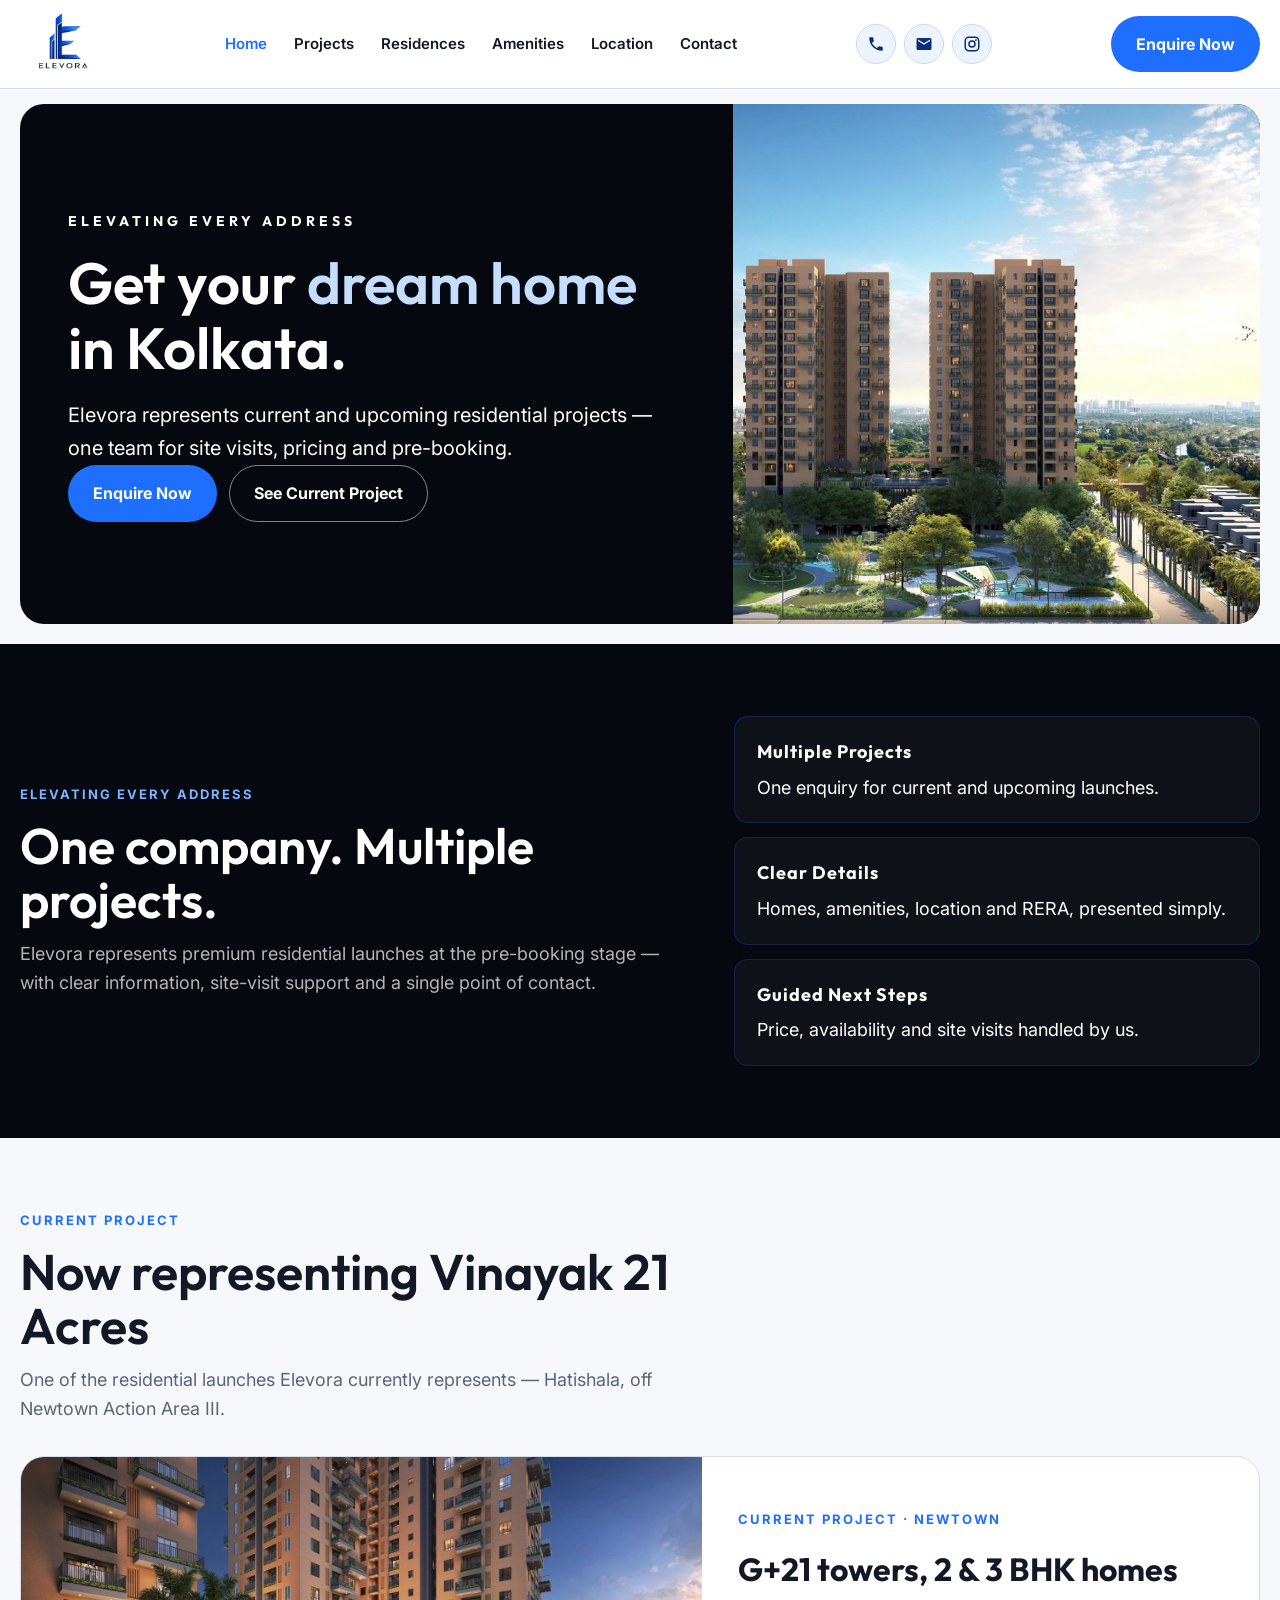
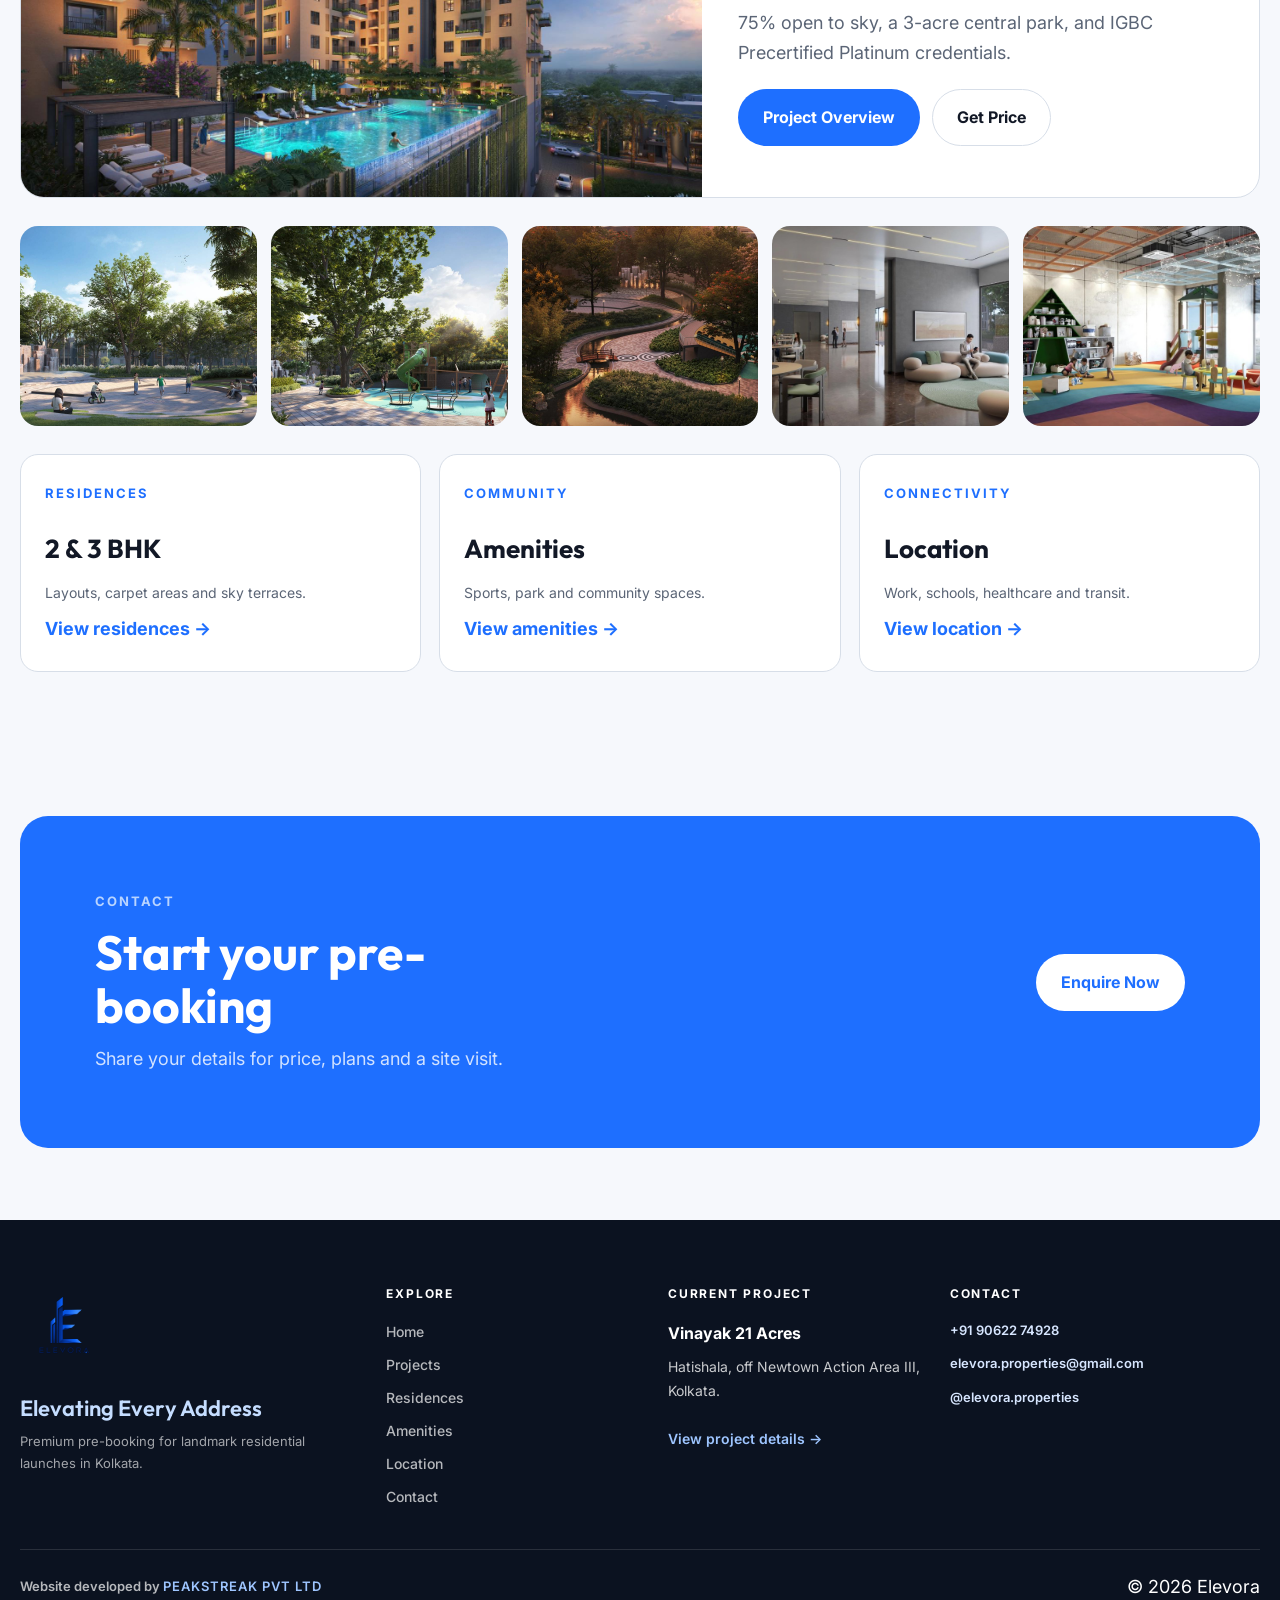
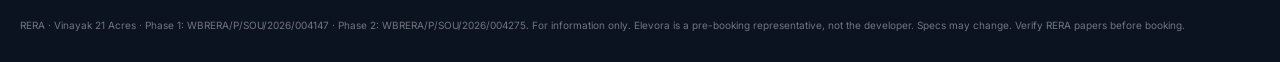
==== commit 8db0e6d7: "Fix all page links and make the mobile menu a full-screen overlay. Co-authored-by: Cursor <cursorage" ====
--- a/index.html
+++ b/index.html
@@ -5,11 +5,12 @@
     <meta name="viewport" content="width=device-width, initial-scale=1.0">
     <title>Elevora | Elevating Every Address</title>
     <meta name="description" content="Elevora represents premium residential pre-booking projects in Kolkata. One team for current and upcoming launches.">
+    <base href="./">
     <link rel="icon" href="assets/elevora-logo.png">
     <link rel="preconnect" href="https://fonts.googleapis.com">
     <link rel="preconnect" href="https://fonts.gstatic.com" crossorigin>
     <link href="https://fonts.googleapis.com/css2?family=Inter:wght@400;500;600;700&family=Outfit:wght@500;600;700&display=swap" rel="stylesheet">
-    <link rel="stylesheet" href="styles.css?v=photos2">
+    <link rel="stylesheet" href="styles.css?v=photos4">
 </head>
 <body>
 <header>
@@ -64,16 +65,6 @@
     </div>
 </section>
 
-<section class="stats">
-    <div class="container">
-        <div class="stats-grid">
-            <div class="stat-box"><div class="stat-number">Many</div><div class="stat-label">Projects, one team</div></div>
-            <div class="stat-box"><div class="stat-number">Kolkata</div><div class="stat-label">Residential focus</div></div>
-            <div class="stat-box"><div class="stat-number">Pre-Book</div><div class="stat-label">Launch support</div></div>
-            <div class="stat-box"><div class="stat-number">1</div><div class="stat-label">Point of contact</div></div>
-        </div>
-    </div>
-</section>
 <section class="elevora">
     <div class="container">
         <div class="elevora-grid">
@@ -212,6 +203,6 @@
         </div>
     </div>
 </footer>
-<script src="nav.js"></script>
+<script src="nav.js?v=4"></script>
 </body>
 </html>
--- a/styles.css
+++ b/styles.css
@@ -61,6 +61,9 @@
         a {
             color: inherit;
             text-decoration: none;
+            cursor: pointer;
+            touch-action: manipulation;
+            pointer-events: auto;
         }
 
         button,
@@ -94,6 +97,9 @@
             font-weight: 700;
             font-size: 16px;
             cursor: pointer;
+            position: relative;
+            z-index: 2;
+            pointer-events: auto;
             transition: .3s ease;
         }
 
@@ -136,7 +142,7 @@
             top: 0;
             left: 0;
             width: 100%;
-            z-index: 1000;
+            z-index: 5000;
             background: rgba(255,255,255,.96);
             backdrop-filter: blur(14px);
             border-bottom: 1px solid var(--border);
@@ -167,6 +173,10 @@
             display: flex;
             align-items: center;
             flex-shrink: 0;
+            max-width: 120px;
+            overflow: hidden;
+            position: relative;
+            z-index: 5;
         }
 
         .logo-lockup img {
@@ -292,6 +302,7 @@
         .hero-visual {
             position: relative;
             min-height: 480px;
+            pointer-events: none;
         }
 
         .hero-visual img {
@@ -312,6 +323,8 @@
             display: flex;
             flex-direction: column;
             justify-content: center;
+            position: relative;
+            z-index: 2;
         }
 
         .eyebrow {
@@ -348,6 +361,8 @@
             display: flex;
             flex-wrap: wrap;
             gap: 12px;
+            position: relative;
+            z-index: 3;
         }
 
         .hero-stats {
@@ -1266,21 +1281,23 @@
 
             .nav-links {
                 display: none;
-                position: absolute;
+                position: fixed;
                 top: 80px;
                 left: 0;
                 right: 0;
+                bottom: 0;
                 width: 100%;
-                max-height: calc(100vh - 80px);
+                height: calc(100dvh - 80px);
+                max-height: none;
                 overflow-y: auto;
                 background: #ffffff;
-                border-bottom: 1px solid var(--border);
-                box-shadow: 0 18px 40px rgba(7, 11, 20, .12);
-                padding: 8px 0 20px;
+                border-bottom: 0;
+                box-shadow: none;
+                padding: 8px 0 32px;
                 flex-direction: column;
                 align-items: stretch;
                 gap: 0;
-                z-index: 1090;
+                z-index: 4990;
             }
 
             .nav-links.active {
@@ -1472,7 +1489,8 @@
 
             .nav-links {
                 top: 76px;
-                max-height: calc(100vh - 76px);
+                height: calc(100dvh - 76px);
+                max-height: none;
                 gap: 0;
             }
         }
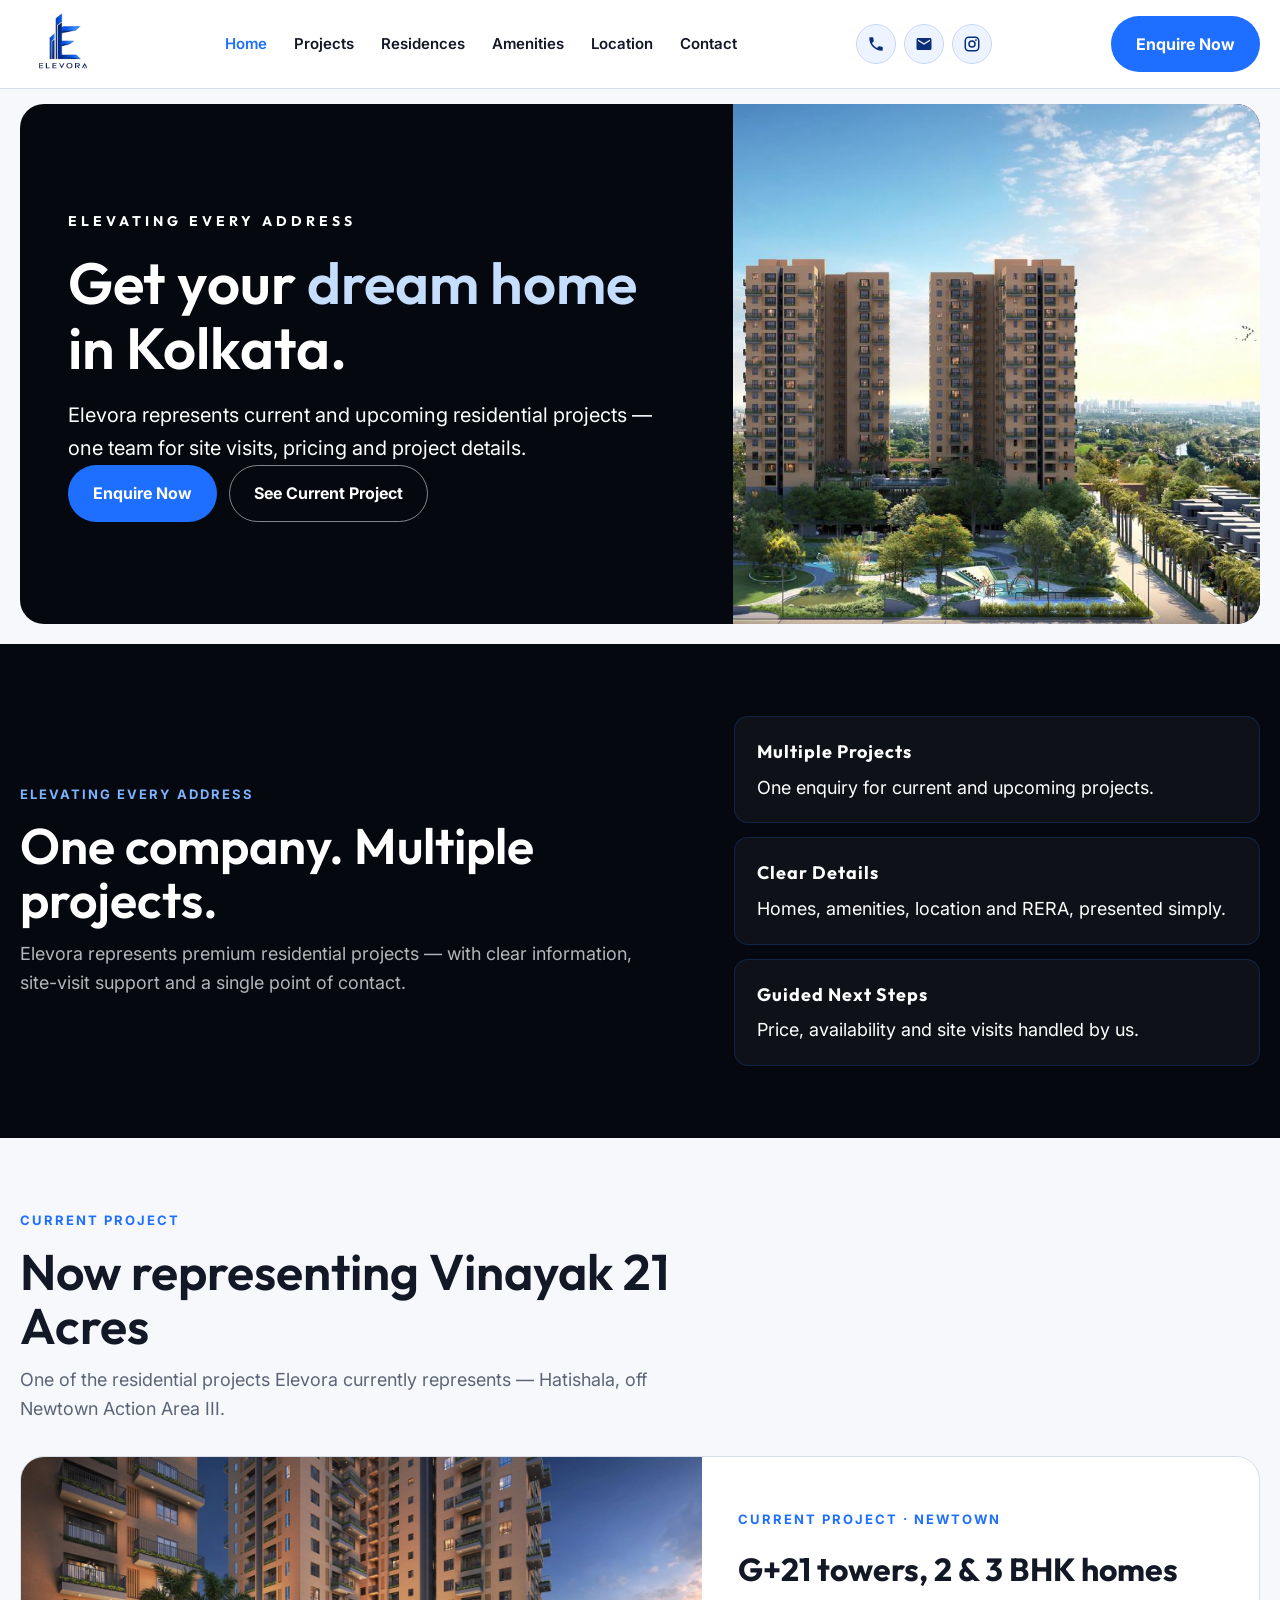
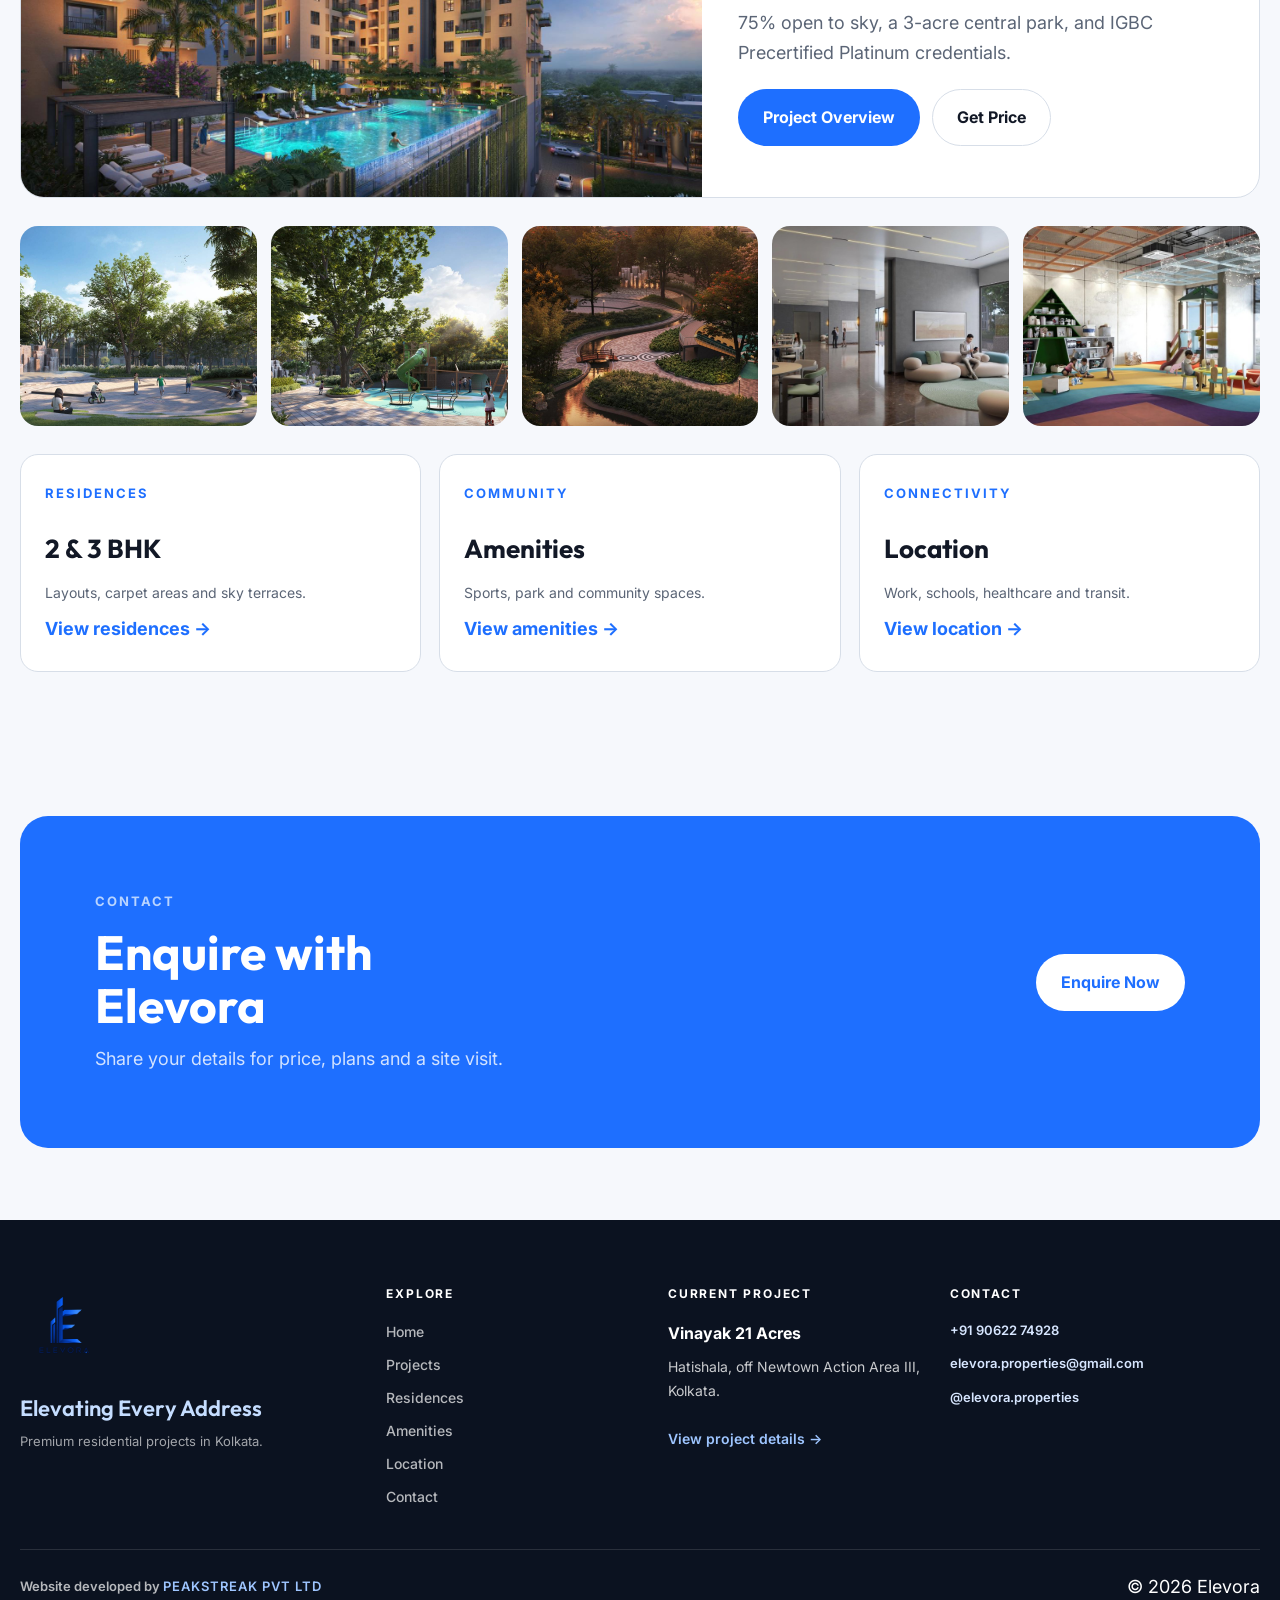
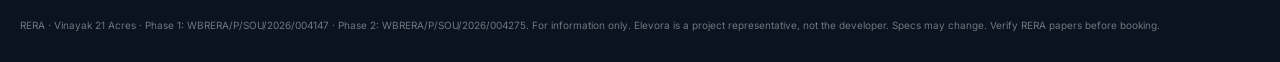
==== commit 528fd302: "Remove pre-booking language and describe Elevora as representing residential projects. Co-authored-b" ====
--- a/index.html
+++ b/index.html
@@ -4,7 +4,7 @@
     <meta charset="UTF-8">
     <meta name="viewport" content="width=device-width, initial-scale=1.0">
     <title>Elevora | Elevating Every Address</title>
-    <meta name="description" content="Elevora represents premium residential pre-booking projects in Kolkata. One team for current and upcoming launches.">
+    <meta name="description" content="Elevora represents premium residential projects in Kolkata. One team for current and upcoming projects.">
     <base href="./">
     <link rel="icon" href="assets/elevora-logo.png">
     <link rel="preconnect" href="https://fonts.googleapis.com">
@@ -53,7 +53,7 @@
         <div class="hero-content">
             <div class="eyebrow brand-kicker">Elevating Every Address</div>
             <h1>Get your <span>dream home</span> in Kolkata.</h1>
-            <p>Elevora represents current and upcoming residential projects — one team for site visits, pricing and pre-booking.</p>
+            <p>Elevora represents current and upcoming residential projects — one team for site visits, pricing and project details.</p>
             <div class="hero-buttons">
                 <a href="contact.html" class="btn btn-red">Enquire Now</a>
                 <a href="project.html" class="btn btn-outline">See Current Project</a>
@@ -72,12 +72,12 @@
                 <div class="section-kicker">Elevating Every Address</div>
                 <h2 class="section-title">One company. Multiple projects.</h2>
                 <p class="section-description">
-                    Elevora represents premium residential launches at the pre-booking stage —
+                    Elevora represents premium residential projects —
                     with clear information, site-visit support and a single point of contact.
                 </p>
             </div>
             <div class="elevora-points">
-                <div class="elevora-point"><strong>Multiple Projects</strong>One enquiry for current and upcoming launches.</div>
+                <div class="elevora-point"><strong>Multiple Projects</strong>One enquiry for current and upcoming projects.</div>
                 <div class="elevora-point"><strong>Clear Details</strong>Homes, amenities, location and RERA, presented simply.</div>
                 <div class="elevora-point"><strong>Guided Next Steps</strong>Price, availability and site visits handled by us.</div>
             </div>
@@ -90,7 +90,7 @@
         <div class="section-header">
             <div class="section-kicker">Current project</div>
             <h2 class="section-title">Now representing Vinayak 21 Acres</h2>
-            <p class="section-description">One of the residential launches Elevora currently represents — Hatishala, off Newtown Action Area III.</p>
+            <p class="section-description">One of the residential projects Elevora currently represents — Hatishala, off Newtown Action Area III.</p>
         </div>
         <div class="featured-card">
             <div class="featured-card-media">
@@ -141,7 +141,7 @@
         <div class="contact-box cta-box">
             <div>
                 <div class="section-kicker" style="color:#b9d4ff;">Contact</div>
-                <h2>Start your pre-booking</h2>
+                <h2>Enquire with Elevora</h2>
                 <p>Share your details for price, plans and a site visit.</p>
             </div>
             <a href="contact.html" class="btn" style="background:white;color:#1e6fff;">Enquire Now</a>
@@ -158,7 +158,7 @@
                 </a>
                 <div class="footer-slogan">Elevating Every Address</div>
                 <div class="footer-copy">
-                    Premium pre-booking for landmark residential launches in Kolkata.
+                    Premium residential projects in Kolkata.
                 </div>
             </div>
             <div class="footer-col">
@@ -199,7 +199,7 @@
         </div>
         <div class="legal">
             RERA · Vinayak 21 Acres · Phase 1: WBRERA/P/SOU/2026/004147 · Phase 2: WBRERA/P/SOU/2026/004275.
-            For information only. Elevora is a pre-booking representative, not the developer. Specs may change. Verify RERA papers before booking.
+            For information only. Elevora is a project representative, not the developer. Specs may change. Verify RERA papers before booking.
         </div>
     </div>
 </footer>
